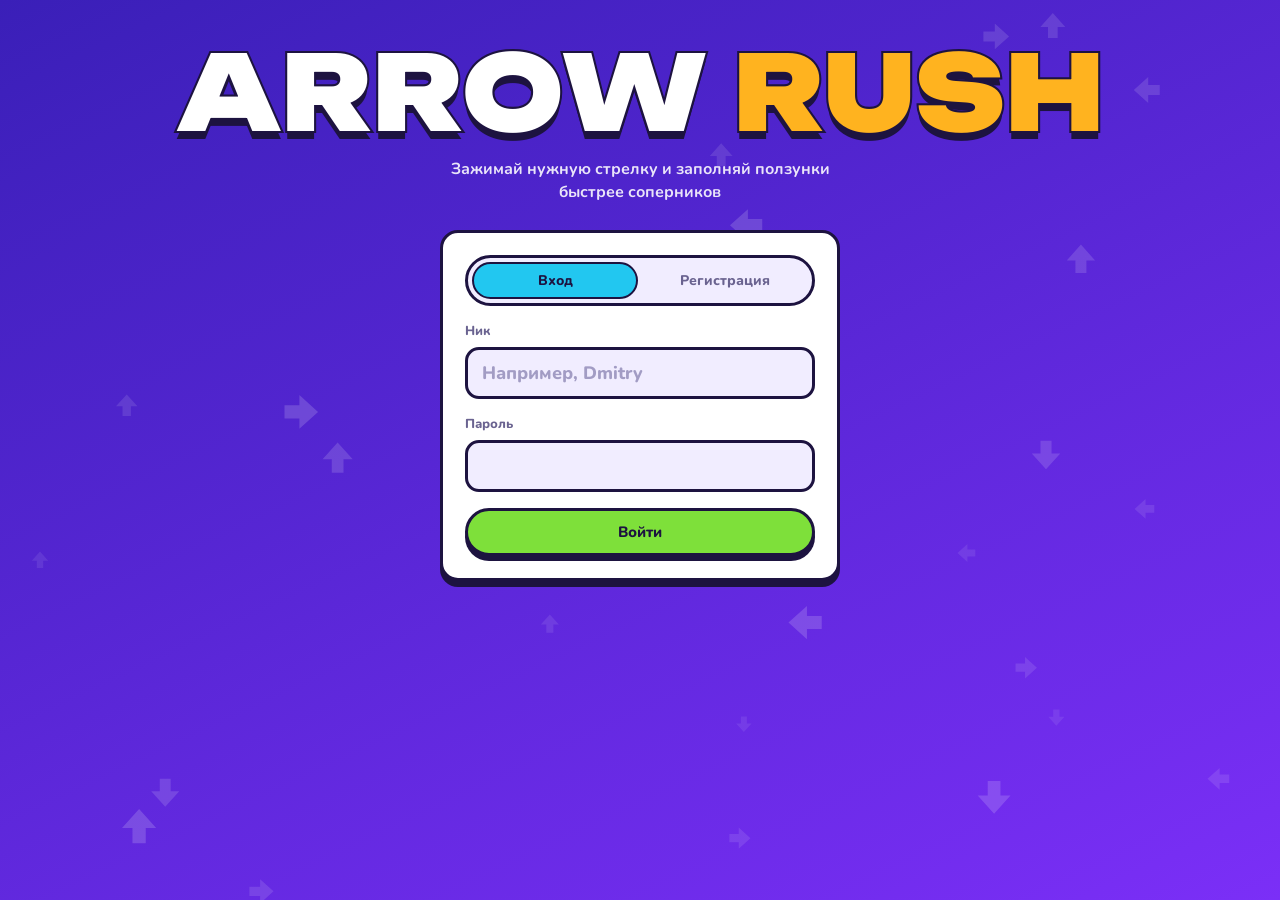
==== ArrowRush/wwwroot/index.html @ 056cec0f "епуккупfg" ====
<!doctype html>
<html lang="ru">
<head>
  <meta charset="utf-8">
  <meta name="viewport" content="width=device-width, initial-scale=1">
  <title>Arrow Rush</title>
  <script>
    // телефон открывает игру в рамке размером с экран ПК (phone.html); планшету хватает обычной страницы
    if (top === self && matchMedia("(hover: none) and (pointer: coarse)").matches
      && Math.min(screen.width, screen.height) < 600) location.replace("phone.html");
  </script>
  <link rel="preconnect" href="https://fonts.googleapis.com">
  <link rel="preconnect" href="https://fonts.gstatic.com" crossorigin>
  <link href="https://fonts.googleapis.com/css2?family=Unbounded:wght@500;700;900&family=Nunito:wght@500;700;800;900&display=swap" rel="stylesheet">
  <link rel="stylesheet" href="style.css?v=2">
</head>
<body>
  <!-- Летящие стрелки на canvas; занавес закрывает смену экранов. -->
  <canvas id="bg" aria-hidden="true"></canvas>
  <!-- планета на горизонте, только в меню -->
  <div class="planet" aria-hidden="true"></div>
  <div id="curtain" class="curtain" aria-hidden="true"><span>ARROW <i>RUSH</i></span></div>

  <!-- Чёрный экран при входе (fullscreen.js); у телефона он в phone.html. -->
  <div id="fs-gate" class="fs-gate">
    <p class="fs-touch">Нажми на кнопку для полноэкранного режима</p>
    <button id="fs-button" class="btn primary fs-touch" type="button">На весь экран</button>
    <p class="fs-desktop">Нажми F11 для полноэкранного режима</p>
  </div>

  <main id="app">

    <!-- ВХОД / РЕГИСТРАЦИЯ -->
    <section id="screen-auth" class="screen active">
      <h1 class="logo"><span class="w1">ARROW</span><span class="w2">RUSH</span></h1>
      <p class="tagline">Зажимай нужную стрелку и заполняй ползунки быстрее соперников</p>

      <form id="auth-form" class="menu-card glass" novalidate>
        <div class="tabs" role="tablist" data-active="0">
          <button type="button" class="tab active" data-mode="login" role="tab">Вход</button>
          <button type="button" class="tab" data-mode="register" role="tab">Регистрация</button>
        </div>
        <label class="field">
          <span>Ник</span>
          <input id="auth-name" maxlength="16" autocomplete="username" spellcheck="false" placeholder="Например, Dmitry">
        </label>
        <label class="field">
          <span>Пароль</span>
          <input id="auth-pass" type="password" maxlength="64" autocomplete="current-password">
        </label>
        <label id="auth-pass2-field" class="field" hidden>
          <span>Повтори пароль</span>
          <input id="auth-pass2" type="password" maxlength="64" autocomplete="new-password">
        </label>
        <p id="auth-hint" class="muted small" hidden>Ник — 3–16 символов, пароль — от 6 символов</p>
        <div id="auth-error" class="conn bad" role="alert"></div>
        <button id="auth-submit" class="btn primary" type="submit">Войти</button>
      </form>
    </section>

    <!-- МЕНЮ -->
    <section id="screen-menu" class="screen">

      <h1 class="logo"><span class="w1">ARROW</span><span class="w2">RUSH</span></h1>
      <p class="tagline">Зажимай нужную стрелку и заполняй ползунки быстрее соперников</p>

      <!-- как в аркадах: большая «Играть» по центру, по бокам — скины и статистика -->
      <div class="hub">
        <button id="btn-skins" class="hub-side skins" type="button">
          <span class="hub-icon" aria-hidden="true"><svg viewBox="0 0 24 24"><use href="#palette"/></svg></span>
          <span class="hub-label">Скины</span>
          <span id="skins-count" class="hub-sub">ячейки и эффекты</span>
        </button>

        <button id="btn-play" class="play-btn" type="button" aria-label="Играть">
          <span class="play-ring" aria-hidden="true"></span>
          <svg viewBox="0 0 24 24" aria-hidden="true"><use href="#play"/></svg>
          <span class="play-label">Играть</span>
        </button>

        <button id="btn-stats" class="hub-side charts" type="button">
          <span class="hub-icon" aria-hidden="true"><svg viewBox="0 0 24 24"><use href="#chart"/></svg></span>
          <span class="hub-label">Статистика</span>
          <span class="hub-sub">история и правила</span>
        </button>
      </div>

      <div id="conn-status" class="conn" data-conn>Подключение к серверу…</div>

      <!-- колонка слева внизу, как в меню CS2 (rewards.js); на узком экране — под кнопками меню -->
      <aside class="rewards" aria-label="Награды">
        <button id="btn-rewards" class="tile tile-day" type="button">
          <svg class="tile-art" viewBox="0 0 24 24" aria-hidden="true"><use href="#flame"/></svg>
          <span class="tile-label">Награды</span>
          <span id="reward-summary" class="tile-title"></span>
          <span id="reward-hint" class="tile-note"></span>
          <b id="reward-badge" class="tile-badge" hidden></b>
        </button>
        <button id="btn-reward-next" class="tile tile-next" type="button">
          <span id="reward-next-art" class="tile-skin" aria-hidden="true"></span>
          <span class="tile-label">За звёзды · <span class="star-total">★ <b id="reward-stars">0</b></span></span>
          <span id="reward-next-name" class="tile-title"></span>
          <span id="reward-next-need" class="tile-note"></span>
          <span class="reward-bar"><i id="reward-next-bar"></i></span>
        </button>
      </aside>

      <div class="ad-plate">Тут могла быть ваша реклама</div>

      <!-- витрина справа: зеркально колонке наград -->
      <aside class="showcase" aria-label="Мой игрок">
        <button id="btn-showcase" class="show-hero" type="button" title="Мой профиль">
          <canvas id="showcase-hero" width="252" height="252" aria-hidden="true"></canvas>
          <span id="showcase-name" class="show-name"></span>
        </button>
        <div id="showcase-stats" class="show-stats"></div>
        <div class="show-tip"><b>Совет</b> <span id="menu-tip"></span></div>
      </aside>
    </section>

    <!-- ВЫБОР РЕЖИМА: режимы листаются влево-вправо -->
    <section id="screen-modes" class="screen">
      <div class="topbar start">
        <button id="btn-modes-back" class="btn ghost small">← Назад</button>
      </div>
      <h2>Выбери режим</h2>

      <div id="mode-tabs" class="tabs four mode-tabs" role="tablist" aria-label="Что делать" data-active="0">
        <button type="button" class="tab active" data-tab="match" role="tab">Матч</button>
        <button type="button" class="tab" data-tab="lobby" role="tab">Лобби</button>
        <button type="button" class="tab" data-tab="levels" role="tab">Уровни</button>
        <button type="button" class="tab" data-tab="track" role="tab">Свой трек</button>
      </div>

      <div id="mode-panel-match" class="mode-panel">
      <div class="carousel">
        <button id="mode-prev" class="nav-arrow prev" type="button" aria-label="Предыдущий режим">
          <svg viewBox="0 0 24 24" style="rotate:-90deg" aria-hidden="true"><use href="#arrow"/></svg>
        </button>
        <!-- карточки режимов строит app.js из MODES -->
        <div id="mode-stage" class="mode-stage" role="listbox" aria-label="Режим"></div>
        <button id="mode-next" class="nav-arrow next" type="button" aria-label="Следующий режим">
          <svg viewBox="0 0 24 24" style="rotate:90deg" aria-hidden="true"><use href="#arrow"/></svg>
        </button>
      </div>
      <div id="mode-dots" class="mode-dots" aria-hidden="true"></div>

      <div id="pace-tabs" class="tabs pace" role="radiogroup" aria-label="Темп" data-active="0">
        <button type="button" class="tab active" data-pace="normal" role="radio">Обычный</button>
        <button type="button" class="tab" data-pace="fast" role="radio">
          <svg viewBox="0 0 24 24" aria-hidden="true"><use href="#bolt"/></svg>Быстрый
        </button>
      </div>

      <div id="diff-tabs" class="tabs three diff" role="radiogroup" aria-label="Сложность" data-active="1">
        <button type="button" class="tab" data-difficulty="easy" role="radio">Лёгкая</button>
        <button type="button" class="tab active" data-difficulty="normal" role="radio">Нормальная</button>
        <button type="button" class="tab" data-difficulty="hard" role="radio">Сложная</button>
      </div>
      <p id="diff-desc" class="diff-desc"></p>

        <div class="mode-actions">
          <button id="btn-find" class="btn primary big" disabled>
            <span>Найти матч</span>
            <svg viewBox="0 0 24 24" aria-hidden="true"><use href="#arrow"/></svg>
          </button>
          <button id="btn-practice" class="btn ghost" disabled>
            <svg viewBox="0 0 24 24" aria-hidden="true"><use href="#target"/></svg>Тренировка с ботом
          </button>
        </div>
        <p class="muted small keys-hint">← → — листать режимы, Enter — найти матч</p>
      </div>

      <div id="mode-panel-lobby" class="mode-panel" hidden>
        <div id="lobby-type" class="tabs lobby-type" role="radiogroup" aria-label="Тип лобби" data-active="0">
          <button type="button" class="tab active" data-type="private" role="radio">
            <svg viewBox="0 0 24 24" aria-hidden="true"><use href="#lock"/></svg>Приватное
          </button>
          <button type="button" class="tab" data-type="public" role="radio">
            <svg viewBox="0 0 24 24" aria-hidden="true"><use href="#team"/></svg>Общее
          </button>
        </div>
        <p id="lobby-type-desc" class="diff-desc"></p>
        <div class="mode-actions">
          <button id="btn-lobby-create" class="btn primary big" disabled>
            <span>Создать лобби</span>
            <svg viewBox="0 0 24 24" aria-hidden="true"><use href="#arrow"/></svg>
          </button>
        </div>
        <div id="lobby-create-error" class="conn bad" role="alert"></div>
        <div id="lobbies-box" class="lobbies-box glass" hidden>
          <h3>Открытые команды</h3>
          <ul id="lobbies-list" class="lobbies-list"></ul>
          <p id="lobbies-empty" class="muted small">Пока никого нет. Создай свою команду.</p>
        </div>
      </div>

      <div id="mode-panel-levels" class="mode-panel" hidden>
        <p class="diff-desc">Уровни игроков: играй в чужие или собери свой в редакторе, пройди его и выложи для всех.</p>
        <div class="mode-actions">
          <button id="btn-levels" class="btn primary big">
            <span>Открыть уровни</span>
            <svg viewBox="0 0 24 24" aria-hidden="true"><use href="#flag"/></svg>
          </button>
        </div>
      </div>

      <div id="mode-panel-track" class="mode-panel" hidden>
        <p class="diff-desc">Выбери свой аудиофайл: браузер найдёт в нём удары и построит ритм-уровень. Файл никуда не загружается.</p>
        <div class="mode-actions">
          <button id="btn-rhythm" class="btn primary big">
            <span>Выбрать файл</span>
            <svg viewBox="0 0 24 24" aria-hidden="true"><use href="#note"/></svg>
          </button>
        </div>
      </div>

      <div class="conn" data-conn></div>
    </section>

    <!-- УРОВНИ ИГРОКОВ (levels.js) -->
    <section id="screen-levels" class="screen">
      <div class="topbar start">
        <button id="btn-levels-back" class="btn ghost small">← Назад</button>
      </div>
      <h2>Уровни игроков</h2>
      <div id="levels-tabs" class="tabs levels-tabs" role="tablist" data-active="0">
        <button type="button" class="tab active" data-view="online" role="tab">Онлайн</button>
        <button type="button" class="tab" data-view="mine" role="tab">Мои уровни</button>
      </div>
      <div class="levels-bars">
        <div id="levels-online-bar" class="levels-bar">
          <input id="levels-search" class="ed-input" maxlength="32" autocomplete="off" spellcheck="false" placeholder="Название или автор">
          <div id="levels-sort" class="ed-chips"></div>
        </div>
        <div id="levels-mine-bar" class="levels-bar" hidden>
          <button id="btn-level-new" class="btn primary">+ Новый уровень</button>
        </div>
      </div>
      <div id="levels-error" class="conn bad" role="alert"></div>
      <ul id="levels-list" class="levels-list"></ul>
      <p id="levels-empty" class="muted" hidden></p>
    </section>

    <!-- РЕДАКТОР УРОВНЕЙ (levels.js) -->
    <section id="screen-editor" class="screen">
      <aside class="ed-left">
        <button id="btn-editor-back" class="ed-round" type="button" title="К уровням" aria-label="К уровням">
          <svg viewBox="0 0 24 24" aria-hidden="true"><use href="#back"/></svg>
        </button>
        <button id="ed-theme-btn" class="ed-card" type="button" title="Дизайн уровня: нажми, чтобы сменить">
          <i id="ed-theme-swatch" class="ed-swatch"></i><span>Дизайн</span><b id="ed-theme-name"></b>
        </button>
        <button id="ed-pace-btn" class="ed-card" type="button" title="Темп: нажми, чтобы сменить">
          <svg viewBox="0 0 24 24" aria-hidden="true"><use href="#bolt"/></svg><span>Темп</span><b id="ed-pace-name"></b>
        </button>
        <button id="ed-diff-btn" class="ed-card" type="button" title="Сложность: нажми, чтобы сменить">
          <svg viewBox="0 0 24 24" aria-hidden="true"><use href="#target"/></svg><span>Сложность</span><b id="ed-diff-name"></b>
        </button>
        <div id="ed-fill-row" class="ed-card ed-timer" title="Сколько секунд заполняется выбранная ячейка">
          <span>⏱ Заполнение</span><b id="ed-fill-val"></b><input id="ed-fill" type="range" step="0.05" aria-label="Заполнение, секунды">
        </div>
        <div class="ed-card ed-count" title="Ячеек в уровне">
          <svg viewBox="0 0 24 24" aria-hidden="true"><use href="#flag"/></svg><b id="ed-count"></b>
        </div>
        <button id="ed-quick" class="ed-quick" type="button" title="Пройти уровень прямо здесь, с выбранной ячейки (Enter). Для публикации не засчитывается"></button>
        <button id="ed-test" class="ed-play" type="button" title="Пройти уровень самому: так он становится готовым к публикации">
          <i class="ed-clap" aria-hidden="true"></i>
          <span><svg viewBox="0 0 24 24" aria-hidden="true"><use href="#play"/></svg>Тест</span>
        </button>
      </aside>

      <div class="ed-stage">
        <canvas id="ed-canvas" aria-label="Превью уровня"></canvas>
        <div class="ed-plate">
          <input id="ed-name" class="ed-input ed-name" autocomplete="off" spellcheck="false" placeholder="Название уровня">
          <input id="ed-about" class="ed-input" autocomplete="off" placeholder="Описание (необязательно)">
          <span id="ed-status" class="ed-status"></span>
        </div>
        <div class="ed-info">
          <b id="ed-sel"></b>
          <p id="ed-hint" class="ed-hint"></p>
          <p class="ed-keys">Стрелки или WASD — поставить стрелку и перейти дальше · Shift + ← → — выбрать ячейку · Delete — удалить · Esc — выбор · Ctrl+S — сохранить</p>
          <div id="ed-error" class="ed-error" role="alert"></div>
        </div>

        <!-- свойства выбранного блока, декора или триггера (строит levels.js) -->
        <div id="ed-obj" class="ed-obj" hidden></div>

        <!-- «Код уровня»: свой маленький язык, собирается в ячейки (levelcode.js) -->
        <div id="ed-code" class="ed-code" hidden>
          <div class="ed-code-head">
            <b>Код уровня</b>
            <button id="ed-code-example" class="ed-code-link" type="button">Пример</button>
            <button id="ed-code-help-btn" class="ed-code-link" type="button">Справка</button>
            <button id="ed-code-close" class="ed-code-x" type="button" aria-label="Закрыть">×</button>
          </div>
          <ul id="ed-code-help" class="ed-code-help" hidden></ul>
          <div id="ed-code-keys" class="ed-code-keys" aria-label="Вставить стрелку"></div>
          <textarea id="ed-code-src" class="ed-code-src" spellcheck="false" autocomplete="off" placeholder="повтор 4 { ↑ → }"></textarea>
          <p id="ed-code-status" class="ed-code-status"></p>
          <div class="ed-code-actions">
            <button id="ed-code-replace" class="btn primary small" type="button" title="Ctrl+Enter">Заменить уровень</button>
            <button id="ed-code-insert" class="btn ghost small" type="button">Вставить после выбранной</button>
          </div>
        </div>
      </div>

      <aside class="ed-right">
        <button id="ed-save" class="ed-side" type="button" title="Сохранить (Ctrl+S)">
          <svg viewBox="0 0 24 24" aria-hidden="true"><path d="M4 3h13l4 4v14H3V3zm3 1.5V9h9V4.5zM12 12a3.5 3.5 0 1 0 0 7 3.5 3.5 0 1 0 0-7z" fill="currentColor" fill-rule="evenodd"/></svg><span>Сохранить</span>
        </button>
        <button id="ed-publish" class="ed-side primary" type="button">
          <svg viewBox="0 0 24 24" aria-hidden="true"><path d="M12 1.5c4 2.6 5.6 6.8 5 11.5l2.8 3.3-1.3 4.2-3.6-2.4H9.1l-3.6 2.4-1.3-4.2L7 13C6.4 8.3 8 4.1 12 1.5zM12 7a2 2 0 1 0 0 4 2 2 0 1 0 0-4z" fill="currentColor" fill-rule="evenodd"/></svg><span>Опубликовать</span>
        </button>
        <button id="ed-copy" class="ed-side primary" type="button" hidden>
          <svg viewBox="0 0 24 24" aria-hidden="true"><use href="#ed-copy-icon"/></svg><span>Копия уровня</span>
        </button>
        <button id="ed-code-btn" class="ed-side" type="button" title="Собрать уровень из кода">
          <b>&lt;/&gt;</b><span>Код</span>
        </button>
        <i class="ed-sep"></i>
        <button id="ed-add" class="ed-side" type="button" title="Новая ячейка после выбранной">
          <svg viewBox="0 0 24 24" aria-hidden="true"><path d="M10 3h4v7h7v4h-7v7h-4v-7H3v-4h7z" fill="currentColor"/></svg><span>После</span>
        </button>
        <button id="ed-dup" class="ed-side" type="button" title="Копия выбранной ячейки">
          <svg viewBox="0 0 24 24" aria-hidden="true"><use href="#ed-copy-icon"/></svg><span>Копия</span>
        </button>
        <button id="ed-del" class="ed-side" type="button" title="Удалить выбранную ячейку (Delete)">
          <svg viewBox="0 0 24 24" aria-hidden="true"><path d="M9 2h6l1 2h5v3H3V4h5zM5 8.5h14L18 22H6z" fill="currentColor"/></svg><span>Удалить</span>
        </button>
        <div class="ed-pair">
          <button id="ed-left" class="ed-side" type="button" title="Сдвинуть ячейку влево" aria-label="Сдвинуть влево">◀</button>
          <button id="ed-right" class="ed-side" type="button" title="Сдвинуть ячейку вправо" aria-label="Сдвинуть вправо">▶</button>
        </div>
        <button id="ed-random" class="ed-side" type="button" title="Добавить в конец 10 случайных ячеек">
          <b>+10</b><span>Случайных</span>
        </button>
      </aside>

      <!-- сверху палитра: режим слева, вкладки и объекты по страницам в центре, действия с объектом справа (кнопки строит levels.js) -->
      <header class="ed-panel">
        <div id="ed-modes" class="ed-modes" role="radiogroup" aria-label="Режим">
          <button type="button" class="ed-mode" data-mode="build" title="Строить: клик ставит выбранное (B)">Строить</button>
          <button type="button" class="ed-mode" data-mode="edit" title="Правка: выбрать ячейку или объект и тащить его (Esc)">Правка</button>
          <button type="button" class="ed-mode" data-mode="delete" title="Удалить: клик удаляет объект или ячейку (X)">Удалить</button>
        </div>
        <div class="ed-palette">
          <div id="ed-cats" class="ed-cats" role="tablist" aria-label="Вкладки палитры"></div>
          <div class="ed-grid">
            <button id="ed-page-prev" class="ed-page" type="button" aria-label="Предыдущая страница">◀</button>
            <div id="ed-tools" class="ed-tools" role="toolbar" aria-label="Объекты"></div>
            <button id="ed-page-next" class="ed-page" type="button" aria-label="Следующая страница">▶</button>
          </div>
          <div id="ed-dots" class="ed-dots" aria-hidden="true"></div>
        </div>
        <div class="ed-acts">
          <button id="ed-swipe" class="ed-act" type="button" title="Протяжка: ведёшь мышью — объекты ставятся один за другим">Протяжка</button>
          <button id="ed-rotate" class="ed-act" type="button" title="Повернуть выбранный объект на 90° (R)">Поворот</button>
          <button id="ed-clone" class="ed-act" type="button" title="Копия выбранного объекта рядом (Ctrl+D)">Копия</button>
          <button id="ed-snap" class="ed-act" type="button" title="Сетка: объекты встают по клеткам 30×30">Сетка</button>
        </div>
      </header>
    </section>

    <!-- СТАТИСТИКА -->
    <section id="screen-stats" class="screen">
      <div class="topbar start">
        <button id="btn-stats-back" class="btn ghost small">← В меню</button>
      </div>
      <h2>Статистика</h2>

      <!-- вкладки, плитки и таблицу строит app.js: у каждого режима свои показатели -->
      <div id="stat-tabs" class="stat-tabs" role="tablist" aria-label="Режим"></div>
      <div id="stat-tiles" class="stats"></div>

      <div id="mode-table" class="mode-table glass"></div>

      <div class="menu-lower">
        <div class="side">
          <div class="howto glass">
            <h3>Как играть</h3>
            <div class="howto-body">
              <div class="keys" aria-hidden="true">
                <div class="keycap" style="--c: var(--a1); --k: 0"><svg viewBox="0 0 24 24"><use href="#arrow"/></svg></div>
                <div class="keycap" style="--c: var(--a0); --k: 1"><svg viewBox="0 0 24 24" style="rotate:-90deg"><use href="#arrow"/></svg></div>
                <div class="keycap" style="--c: var(--a3); --k: 2"><svg viewBox="0 0 24 24" style="rotate:180deg"><use href="#arrow"/></svg></div>
                <div class="keycap" style="--c: var(--a2); --k: 3"><svg viewBox="0 0 24 24" style="rotate:90deg"><use href="#arrow"/></svg></div>
              </div>
              <ul class="rules">
                <li><b>Держи</b> стрелку под ползунком — он заполняется</li>
                <li><b class="bad">Не та стрелка</b> — прогресс тает</li>
                <li><b>Быстрый темп</b>: нажатие — ползунок, ошибка — пауза</li>
                <li><b>«Зеркало»</b>: держи стрелку наоборот</li>
                <li><b>«Хардкор»</b>: три ошибки — и ты выбыл, в <b>«Одном шансе»</b> хватит одной</li>
                <li><b>«Туман»</b>: видно только 3 ячейки вперёд</li>
                <li><b>«Откат»</b>: ошибка отбрасывает на 3 ячейки назад</li>
                <li><b>«Спринт»</b> вдвое короче, <b>«Марафон»</b> в 3 раза длиннее</li>
                <li><b>Чарт</b>: золотая ячейка, за ней 10 одинаковых стрелок</li>
                <li><b>«2 на 2» и «5 на 5»</b>: команда побеждает, когда один из её игроков финишировал первым</li>
                <li>Можно играть на <b>WASD</b></li>
              </ul>
            </div>
          </div>

          <div id="history" class="history glass" hidden>
            <h3>Последние матчи</h3>
            <ol id="history-list" class="res-list"></ol>
          </div>
        </div>
      </div>
    </section>

    <!-- ЛОББИ -->
    <section id="screen-lobby" class="screen">
      <div class="lobby-side">
        <h3>Настройки лобби</h3>
        <p id="lobby-hint" class="lobby-hint" hidden>Настройки меняет лидер</p>
        <div class="lobby-group" data-kind="public"><span>Формат</span><div id="lobby-size" class="lobby-chips"></div></div>
        <div class="lobby-group" data-kind="private"><span>Режим</span><div id="lobby-format" class="lobby-chips"></div></div>
        <div class="lobby-group" data-kind="private"><span>Модификация</span><div id="lobby-mod" class="lobby-chips"></div></div>
        <div class="lobby-group"><span>Скорость игры</span><div id="lobby-pace" class="lobby-chips"></div></div>
        <div class="lobby-group" data-kind="private"><span>Сложность</span><div id="lobby-diff" class="lobby-chips"></div></div>
        <div class="lobby-group" data-kind="private"><span>Дизайн уровня</span><div id="lobby-theme" class="lobby-chips"></div></div>
        <div class="lobby-group" data-kind="private">
          <span>Мест в лобби</span>
          <div class="lobby-stepper">
            <button id="lobby-max-minus" type="button" aria-label="Меньше мест">−</button>
            <b id="lobby-max">8</b>
            <button id="lobby-max-plus" type="button" aria-label="Больше мест">+</button>
          </div>
          <input id="lobby-range" type="range" min="2" max="40" aria-label="Мест в лобби">
        </div>
        <p class="lobby-hint" data-kind="public">Зови друзей или жди игроков из списка. Пустые места займут боты. Если за 12 секунд другой команды не будет, сыграете против ботов.</p>
        <div class="lobby-group" data-kind="private">
          <span>Боты</span>
          <div class="lobby-stepper">
            <button id="lobby-bots-minus" type="button" aria-label="Убрать бота">−</button>
            <b id="lobby-bots">0</b>
            <button id="lobby-bots-plus" type="button" aria-label="Добавить бота">+</button>
          </div>
        </div>
      </div>

      <div class="lobby-main">
        <div class="lobby-logo">ARROW <i>RUSH</i></div>
        <div id="lobby-count" class="lobby-count"></div>
        <div id="lobby-stage" class="lobby-stage"></div>
        <div class="lobby-bar">
          <div id="lobby-log" class="lobby-log"></div>
          <button id="btn-lobby-invite" class="lobby-square" type="button" title="Пригласить друзей" aria-label="Пригласить друзей">
            <svg viewBox="0 0 24 24" aria-hidden="true"><use href="#team"/></svg>
          </button>
          <button id="btn-lobby-music" class="lobby-square music-toggle" type="button" title="Музыка вкл/выкл" aria-label="Музыка">
            <svg viewBox="0 0 24 24" aria-hidden="true"><use href="#sound"/></svg>
          </button>
          <button id="btn-lobby-start" class="lobby-start" type="button">Начать матч</button>
          <button id="btn-lobby-exit" class="lobby-square exit" type="button" title="Выйти из лобби" aria-label="Выйти из лобби">
            <svg viewBox="0 0 24 24" aria-hidden="true"><use href="#exit"/></svg>
          </button>
        </div>
        <div id="lobby-error" class="lobby-error" role="alert"></div>
      </div>
    </section>

    <!-- НАГРАДЫ -->
    <section id="screen-rewards" class="screen">
      <div class="topbar start">
        <button id="btn-rewards-back" class="btn ghost small">← В меню</button>
      </div>
      <h2>Награды</h2>
      <p class="muted">Всего собрано: <b class="reward-total">★ <span id="reward-total">0</span></b></p>

      <div class="reward-columns">
        <section class="reward-col day">
          <div class="reward-title"><b>Ежедневные</b><span id="reward-day-reset"></span></div>
          <ul id="reward-day" class="reward-list"></ul>
        </section>
        <section class="reward-col week">
          <div class="reward-title"><b>Еженедельные</b><span id="reward-week-reset"></span></div>
          <ul id="reward-week" class="reward-list"></ul>
        </section>
      </div>
      <div id="reward-error" class="conn bad" role="alert"></div>

      <div class="reward-track glass">
        <h3>Скины за звёзды</h3>
        <div id="reward-ladder" class="reward-ladder"></div>
      </div>
      <p class="reward-note">Считаются матчи из поиска. Тренировки и матчи, из которых ты вышел, не идут в задания.</p>
    </section>

    <!-- СКИНЫ -->
    <section id="screen-skins" class="screen">
      <div class="topbar start">
        <button id="btn-skins-back" class="btn ghost small">← В меню</button>
      </div>
      <h2>Скины</h2>
      <p class="muted">Открываются за матчи, победы, серии побед и звёзды</p>
      <div id="skin-tabs" class="tabs five" role="tablist" data-active="0">
        <button type="button" class="tab active" data-slot="slider" role="tab">Ячейки</button>
        <button type="button" class="tab" data-slot="hero" role="tab">Персонаж</button>
        <button type="button" class="tab" data-slot="win" role="tab">Победа</button>
        <button type="button" class="tab" data-slot="streak" role="tab">Серия</button>
        <button type="button" class="tab" data-slot="music" role="tab">Музыка</button>
      </div>
      <div id="skin-grid" class="skin-grid"></div>
      <div id="skin-error" class="conn bad" role="alert"></div>
    </section>

    <!-- ПОИСК -->
    <section id="screen-search" class="screen">
      <div class="radar" aria-hidden="true">
        <div class="spinner">
          <svg viewBox="0 0 24 24" style="--c: var(--a1)"><use href="#arrow"/></svg>
          <svg viewBox="0 0 24 24" style="--c: var(--a2); rotate:90deg"><use href="#arrow"/></svg>
          <svg viewBox="0 0 24 24" style="--c: var(--a3); rotate:180deg"><use href="#arrow"/></svg>
          <svg viewBox="0 0 24 24" style="--c: var(--a0); rotate:-90deg"><use href="#arrow"/></svg>
        </div>
      </div>
      <h2>Ищем соперников<span class="dots"><i>.</i><i>.</i><i>.</i></span></h2>
      <p id="search-mode" class="mode-pill"></p>
      <div id="search-timer" class="big-num">0:00</div>
      <p id="search-info" class="muted">В очереди: 1</p>
      <p id="search-bot" class="muted small"></p>
      <button id="btn-cancel" class="btn ghost">Отмена</button>
    </section>

    <!-- ИГРА -->
    <section id="screen-game" class="screen">
      <header class="hud glass">
        <div class="hud-item">
          <span class="hud-label">Время</span>
          <span id="hud-time" class="hud-value">0.0</span>
        </div>
        <div class="hud-item">
          <span class="hud-label">Ползунок</span>
          <span id="hud-count" class="hud-value">0 / 0</span>
        </div>
        <div id="hud-lives-box" class="hud-item" hidden>
          <span class="hud-label">Жизни</span>
          <span id="hud-lives" class="hud-value lives"></span>
        </div>
        <span id="hud-tag" class="mode-pill"></span>
        <button id="btn-music" class="btn ghost small icon-btn music-toggle" type="button" aria-label="Музыка" title="Музыка вкл/выкл">
          <svg viewBox="0 0 24 24" aria-hidden="true"><use href="#sound"/></svg>
        </button>
        <button id="btn-leave" class="btn ghost small">Выйти</button>
      </header>

      <div id="stage" class="stage glass">
        <!-- сцена матча: траектория, фон и персонаж (course.js) -->
        <canvas id="course" aria-hidden="true"></canvas>
        <div id="countdown" class="countdown"><span id="cd-num"></span></div>
        <div id="combo" class="combo" hidden></div>
        <div id="chart-banner" class="chart-banner" hidden></div>
        <!-- наблюдение за соперником: когда свой забег окончен, а матч идёт -->
        <div id="watch" class="watch" hidden>
          <button id="watch-prev" type="button" aria-label="Предыдущий игрок">←</button>
          <span>Игра игрока <b id="watch-name"></b></span>
          <button id="watch-next" type="button" aria-label="Следующий игрок">→</button>
        </div>
        <div id="my-name" class="track-name"></div>
        <div id="need" class="need"></div>
      </div>

      <div id="opponents" class="opponents"></div>

    </section>

    <!-- РЕЗУЛЬТАТЫ -->
    <!-- СВОЙ ТРЕК: ритм-уровень из файла игрока (rhythm.js) -->
    <section id="screen-rhythm" class="screen">
      <header class="hud glass">
        <div class="hud-item"><span class="hud-label">Счёт</span><span id="rh-score" class="hud-value">0</span></div>
        <div class="hud-item"><span class="hud-label">Комбо</span><span id="rh-combo" class="hud-value">0</span></div>
        <div class="hud-item"><span class="hud-label">Точность</span><span id="rh-acc" class="hud-value">100%</span></div>
        <span id="rh-title" class="mode-pill"></span>
        <button id="rh-leave" class="btn ghost small">Выйти</button>
      </header>
      <div class="stage glass rh-stage">
        <canvas id="rh-canvas"></canvas>
        <div id="rh-judge" class="rh-judge"></div>
        <div id="rh-progress" class="rh-progress"><i></i></div>
        <!-- загрузка, настройка уровня и итоги -->
        <div id="rh-panel" class="rh-panel" hidden></div>
      </div>
    </section>
    <section id="screen-results" class="screen">
      <div class="trophy" aria-hidden="true">
        <svg viewBox="0 0 24 24"><use href="#arrow"/></svg>
      </div>
      <h2 id="res-title" class="res-title">Победа!</h2>
      <p id="res-sub" class="muted"></p>
      <p id="res-streak" class="streak-banner" hidden></p>
      <ol id="res-list" class="res-list"></ol>
      <div class="res-buttons">
        <button id="btn-again" class="btn primary">Ещё матч</button>
        <button id="btn-menu" class="btn ghost">В меню</button>
      </div>
    </section>

  </main>

  <!-- правый верхний угол: серия, звук, выход (только в меню), друзья и профиль (social.js) -->
  <div id="top-right" class="top-right">
    <div class="chip">
          <span id="streak-badge" class="streak-badge" title="Серия побед подряд" hidden>
            <svg viewBox="0 0 24 24" aria-hidden="true"><use href="#flame"/></svg><b id="streak-num">0</b>
          </span>
          <button id="btn-menu-music" class="btn ghost small icon-btn music-toggle" type="button" aria-label="Музыка" title="Музыка вкл/выкл">
            <svg viewBox="0 0 24 24" aria-hidden="true"><use href="#sound"/></svg>
          </button>
          <button id="btn-logout" class="btn ghost small">Выйти</button>
    </div>
    <div class="chip social-chip">
      <button id="panel-toggle" class="friends-btn" type="button" aria-label="Друзья" title="Друзья">
        <svg viewBox="0 0 24 24" aria-hidden="true"><use href="#team"/></svg>
        <span id="friend-stack" class="friend-stack" aria-hidden="true"></span>
        <b class="friends-badge" hidden></b>
      </button>
      <button id="btn-my-profile" class="me-btn" type="button" title="Мой профиль">
        <span id="profile-name" class="profile-name"></span>
        <span id="profile-avatar" class="avatar" aria-hidden="true"></span>
      </button>
    </div>
  </div>

  <!-- вывеска с приглашением в лобби -->
  <div id="invite-banner" class="invite-banner" role="alert" hidden>
    <svg viewBox="0 0 24 24" aria-hidden="true"><use href="#team"/></svg>
    <span id="invite-text"></span>
    <button id="invite-accept" class="btn primary small" type="button">Войти</button>
    <button id="invite-decline" class="btn ghost small" type="button">Нет</button>
    <span id="invite-error" class="invite-error"></span>
  </div>

  <aside id="panel" class="panel" aria-label="Друзья и профиль">
    <div class="panel-top">
      <span>Друзья</span>
      <button id="panel-close" class="panel-close" type="button" aria-label="Закрыть">×</button>
    </div>

    <div id="panel-list">
      <label class="field">
        <span>Найти игрока по нику</span>
        <input id="friend-search" maxlength="16" autocomplete="off" spellcheck="false" placeholder="Нажми, чтобы увидеть всех игроков">
      </label>
      <ul id="search-list" class="people-list"></ul>
      <div id="friend-error" class="conn bad" role="alert"></div>

      <section id="invite-box" class="panel-box" hidden>
        <h3>Приглашения в лобби</h3>
        <ul id="invite-list" class="people-list"></ul>
      </section>

      <section id="incoming-box" class="panel-box" hidden>
        <h3>Заявки в друзья</h3>
        <ul id="incoming-list" class="people-list incoming"></ul>
      </section>

      <section class="panel-box">
        <h3>Мои друзья</h3>
        <ul id="friends-list" class="people-list"></ul>
        <p id="friends-empty" class="muted small">Пока никого. Найди игрока по нику или открой его профиль из итогов матча.</p>
      </section>

      <section id="outgoing-box" class="panel-box" hidden>
        <h3>Отправленные заявки</h3>
        <ul id="outgoing-list" class="people-list"></ul>
      </section>
    </div>

    <div id="panel-profile" hidden>
      <button id="btn-profile-back" class="btn ghost small" type="button">← К друзьям</button>

      <div class="profile-card glass">
        <div class="pf-head">
          <span id="pf-avatar" class="avatar pf-avatar" aria-hidden="true"></span>
          <div class="pf-title">
            <div id="pf-name" class="pf-name"></div>
            <div id="pf-joined" class="muted small"></div>
          </div>
          <canvas id="pf-hero" class="pf-hero" width="84" height="84" aria-hidden="true"></canvas>
        </div>
        <p id="pf-about" class="pf-about"></p>
        <div id="pf-actions" class="pf-actions"></div>
        <div id="pf-error" class="conn bad" role="alert"></div>

        <form id="pf-edit" class="pf-edit" novalidate hidden>
          <label class="field">
            <span>Ник</span>
            <input id="pf-edit-name" maxlength="16" autocomplete="off" spellcheck="false">
          </label>
          <label class="field">
            <span>О себе</span>
            <textarea id="pf-edit-about" maxlength="160" rows="3"></textarea>
          </label>
          <div id="pf-edit-count" class="muted small pf-count"></div>
          <div class="field">
            <span>Цвет аватара</span>
            <div id="pf-edit-colors" class="swatches"></div>
          </div>
          <div id="pf-edit-error" class="conn bad" role="alert"></div>
          <div class="pf-actions">
            <button id="pf-edit-save" class="btn primary small" type="submit">Сохранить</button>
            <button id="pf-edit-cancel" class="btn ghost small" type="button">Отмена</button>
          </div>
        </form>
      </div>

      <div id="pf-stats" class="stats"></div>

      <div id="pf-history" class="history glass" hidden>
        <h3>Последние матчи</h3>
        <ol id="pf-list" class="res-list"></ol>
      </div>
    </div>
  </aside>

  <!-- экранные стрелки — на сенсорных экранах во время игры; раскладка как на клавиатуре -->
  <div id="touchpad" class="touchpad" aria-hidden="true">
    <button type="button" class="tkey" data-arrow="1" style="--c: var(--a1)"><svg viewBox="0 0 24 24"><use href="#arrow"/></svg></button>
    <button type="button" class="tkey" data-arrow="0" style="--c: var(--a0)"><svg viewBox="0 0 24 24" style="rotate:-90deg"><use href="#arrow"/></svg></button>
    <button type="button" class="tkey" data-arrow="3" style="--c: var(--a3)"><svg viewBox="0 0 24 24" style="rotate:180deg"><use href="#arrow"/></svg></button>
    <button type="button" class="tkey" data-arrow="2" style="--c: var(--a2)"><svg viewBox="0 0 24 24" style="rotate:90deg"><use href="#arrow"/></svg></button>
  </div>
  <input id="rh-file" type="file" accept="audio/*" hidden>
  <input id="menu-file" type="file" accept="audio/*" hidden>
  <input id="match-file" type="file" accept="audio/*" hidden>
  <input id="slot-file" type="file" accept="audio/*" hidden>

  <!-- эффекты поверх всего: искры, кольца, конфетти -->
  <canvas id="fx" aria-hidden="true"></canvas>
  <!-- большая сцена победы (victory.js) -->
  <canvas id="victory" aria-hidden="true" hidden></canvas>

  <svg width="0" height="0" style="position:absolute">
    <symbol id="exit" viewBox="0 0 24 24">
      <path d="M4 3 H14 V9 H11.5 V5.5 H6.5 V18.5 H11.5 V15 H14 V21 H4 Z M12 11 H17 V7.5 L22 12 L17 16.5 V13 H12 Z" fill="currentColor"/>
    </symbol>
    <symbol id="arrow" viewBox="0 0 24 24">
      <path d="M12 3 L21 13 H15.5 V21 H8.5 V13 H3 Z" fill="currentColor"/>
    </symbol>
    <symbol id="play" viewBox="0 0 24 24">
      <path d="M6.5 4.5 C6.5 3.7 7.4 3.2 8.1 3.6 L18.5 10.9 C19.1 11.3 19.1 12.7 18.5 13.1 L8.1 20.4 C7.4 20.8 6.5 20.3 6.5 19.5 Z" fill="currentColor"/>
    </symbol>
    <symbol id="chart" viewBox="0 0 24 24">
      <path d="M3 21 V19 H21 V21 Z M5 17 V11 H9 V17 Z M10.5 17 V5 H14.5 V17 Z M16 17 V8.5 H20 V17 Z" fill="currentColor"/>
    </symbol>
    <symbol id="sound" viewBox="0 0 24 24">
      <path d="M3 9 H7 L12 4.5 V19.5 L7 15 H3 Z M15 8.5 A5 5 0 0 1 15 15.5 L16.4 16.9 A7 7 0 0 0 16.4 7.1 Z M17.8 5.7 A9 9 0 0 1 17.8 18.3 L19.2 19.7 A11 11 0 0 0 19.2 4.3 Z" fill="currentColor"/>
    </symbol>
    <symbol id="mute" viewBox="0 0 24 24">
      <path d="M3 9 H7 L12 4.5 V19.5 L7 15 H3 Z M15.3 8.7 L16.7 7.3 L19 9.6 L21.3 7.3 L22.7 8.7 L20.4 11 L22.7 13.3 L21.3 14.7 L19 12.4 L16.7 14.7 L15.3 13.3 L17.6 11 Z" fill="currentColor"/>
    </symbol>
    <symbol id="note" viewBox="0 0 24 24">
      <path d="M9 18.5 A3.2 3.2 0 1 1 7 15.6 V5 L20 2.5 V15.5 A3.2 3.2 0 1 1 18 12.6 V7.2 L9 9 Z" fill="currentColor"/>
    </symbol>
    <symbol id="bolt" viewBox="0 0 24 24">
      <path d="M13.5 2 L4 13.5 H11 L9.5 22 L20 9.5 H13 Z" fill="currentColor"/>
    </symbol>
    <symbol id="mirror" viewBox="0 0 24 24">
      <path d="M1 12 L7.5 5.5 V9.5 H10.5 V14.5 H7.5 V18.5 Z M23 12 L16.5 5.5 V9.5 H13.5 V14.5 H16.5 V18.5 Z" fill="currentColor"/>
    </symbol>
    <symbol id="eye" viewBox="0 0 24 24">
      <path fill-rule="evenodd" d="M12 5 C6 5 1.5 12 1.5 12 C1.5 12 6 19 12 19 C18 19 22.5 12 22.5 12 C22.5 12 18 5 12 5 Z M12 8.5 A3.5 3.5 0 1 0 12 15.5 A3.5 3.5 0 1 0 12 8.5 Z" fill="currentColor"/>
    </symbol>
    <symbol id="flag" viewBox="0 0 24 24">
      <path d="M5 2 H7.5 V22 H5 Z M7.5 3 H20 L16.5 8 L20 13 H7.5 Z" fill="currentColor"/>
    </symbol>
    <symbol id="fog" viewBox="0 0 24 24">
      <path d="M2 6 H18 V9 H2 Z M6 11 H22 V14 H6 Z M2 16 H18 V19 H2 Z" fill="currentColor"/>
    </symbol>
    <symbol id="back" viewBox="0 0 24 24">
      <path d="M10 4 V8 C16 8 21 11 21 19 C19 14 15 13 10 13 V17 L3 10.5 Z" fill="currentColor"/>
    </symbol>
    <symbol id="one" viewBox="0 0 24 24">
      <path d="M13.5 3 V21 H9.5 V8 L6 10 V6.5 L10.5 3 Z" fill="currentColor"/>
    </symbol>
    <symbol id="heart" viewBox="0 0 24 24">
      <path d="M12 21 C5 15.5 2 12.2 2 8.5 A4.8 4.8 0 0 1 12 6.2 A4.8 4.8 0 0 1 22 8.5 C22 12.2 19 15.5 12 21 Z" fill="currentColor"/>
    </symbol>
    <symbol id="team" viewBox="0 0 24 24">
      <path d="M8 4 A3.6 3.6 0 1 0 8 11.2 A3.6 3.6 0 1 0 8 4 Z M1.5 20 C1.5 15.5 4.3 13 8 13 C11.7 13 14.5 15.5 14.5 20 Z M16.5 5 A3 3 0 1 0 16.5 11 A3 3 0 1 0 16.5 5 Z M16 13 C19.8 12.8 22.5 15.3 22.5 20 H16.5 C16.5 17.2 15.6 15 14 13.6 C14.6 13.2 15.3 13 16 13 Z" fill="currentColor"/>
    </symbol>
    <symbol id="target" viewBox="0 0 24 24">
      <path fill-rule="evenodd" d="M12 2 A10 10 0 1 0 12 22 A10 10 0 1 0 12 2 Z M12 5.5 A6.5 6.5 0 1 1 12 18.5 A6.5 6.5 0 1 1 12 5.5 Z M12 9 A3 3 0 1 0 12 15 A3 3 0 1 0 12 9 Z" fill="currentColor"/>
    </symbol>
    <symbol id="palette" viewBox="0 0 24 24">
      <path fill-rule="evenodd" d="M12 2 A10 10 0 0 0 12 22 C13.4 22 14 21.1 14 20.1 C14 18.7 13 18.2 13 17 C13 15.9 13.9 15 15.2 15 H17.5 A4.5 4.5 0 0 0 22 10.5 C22 5.8 17.5 2 12 2 Z M6.5 13 A1.7 1.7 0 1 0 6.5 9.6 A1.7 1.7 0 1 0 6.5 13 Z M10 8.4 A1.7 1.7 0 1 0 10 5 A1.7 1.7 0 1 0 10 8.4 Z M15.5 8.4 A1.7 1.7 0 1 0 15.5 5 A1.7 1.7 0 1 0 15.5 8.4 Z" fill="currentColor"/>
    </symbol>
    <symbol id="lock" viewBox="0 0 24 24">
      <path fill-rule="evenodd" d="M7 10 V7.5 A5 5 0 0 1 17 7.5 V10 H19 V22 H5 V10 Z M9.5 10 H14.5 V7.5 A2.5 2.5 0 0 0 9.5 7.5 Z" fill="currentColor"/>
    </symbol>
    <symbol id="ed-copy-icon" viewBox="0 0 24 24">
      <path d="M8 2h13v13h-4v-3h1V5h-7v1H8zM3 8h13v14H3z" fill="currentColor"/>
    </symbol>
    <symbol id="flame" viewBox="0 0 24 24">
      <path d="M12 1.5 C13 6 18.5 8.5 18.5 14.5 A6.5 6.5 0 0 1 5.5 14.5 C5.5 11.5 7.5 9.5 8.5 8.5 C8.7 10.5 9.7 11.7 11 12 C11 8.5 10 5 12 1.5 Z" fill="currentColor"/>
    </symbol>
  </svg>

  <!-- ?v=2 разово сбрасывает файлы, закэшированные до Cache-Control: no-cache (Program.cs); менять при деплое не нужно -->
  <script src="lib/signalr.min.js?v=2"></script>
  <script src="fx.js?v=2"></script>
  <script src="rhythm.js?v=2"></script>
  <script src="music.js?v=2"></script>
  <script src="scenes.js?v=2"></script>
  <script src="cells.js?v=2"></script>
  <script src="levelobj.js?v=2"></script>
  <script src="course.js?v=2"></script>
  <script src="victory.js?v=2"></script>
  <script src="social.js?v=2"></script>
  <script src="rewards.js?v=2"></script>
  <script src="lobby.js?v=2"></script>
  <script src="edview.js?v=2"></script>
  <script src="colorpick.js?v=2"></script>
  <script src="levelcode.js?v=2"></script>
  <script src="levels.js?v=2"></script>
  <script src="app.js?v=2"></script>
  <script src="fullscreen.js?v=2"></script>
</body>
</html>
---- ArrowRush/wwwroot/style.css ----
/*
  Яркий аркадный стиль: сочный фиолетово-розовый фон, белые карточки с толстой тёмной обводкой
  и «объёмной» подложкой снизу (как у кнопок в играх), крупные округлые шрифты.
  Свечения нет — яркость дают сами цвета, глубину — сплошные подложки.
*/
:root {
  --bg-1: #3a1fb8;
  --bg-2: #7b2ff7;
  --bg-3: #ff5fa2;
  --panel: #ffffff;
  --panel-2: #f1edff;
  --outline: #1d1340;     /* обводка и «подложка» всех объёмных элементов */
  --room: #1d1446;        /* игровое поле */
  --room-2: #2c2266;
  --line: rgba(29, 19, 64, .15);
  --line-strong: var(--outline);
  --text: #1d1340;
  --muted: #6a6390;
  --muted-room: #b3acd9;
  --on-bg: #ffffff;
  --bad: #ff3b5c;
  --gold: #ffc93c;
  --silver: #c3c7d9;
  --bronze: #e0884a;

  /* цвет каждой стрелки: 0 ← 1 ↑ 2 → 3 ↓ */
  --a0: #22c7f0;
  --a1: #7ee03a;
  --a2: #ff4f9a;
  --a3: #ffb31f;

  --radius: 18px;
  --depth: 6px;
  --ease-out: cubic-bezier(.2, .8, .2, 1);
  --ease-back: cubic-bezier(.3, 1.6, .5, 1);
  --ease-curtain: cubic-bezier(.76, 0, .24, 1);
  --font-display: "Unbounded", "Arial Black", sans-serif;
  --font-body: "Nunito", system-ui, sans-serif;
}

/* псевдоэлементы `*` не ловит — без них подложка вкладок шире на свою рамку и съезжает */
*, *::before, *::after { box-sizing: border-box; }
[hidden] { display: none !important; }

html, body {
  margin: 0;
  min-height: 100%;
  color: var(--text);
  font: 700 15px/1.45 var(--font-body);
}
/* фон медленно переливается между тремя цветами */
body {
  overflow-x: hidden;
  background: linear-gradient(155deg, var(--bg-1), var(--bg-2) 50%, var(--bg-3)) fixed;
  background-size: 200% 200%;
  animation: bg-drift 18s ease-in-out infinite alternate;
}
@keyframes bg-drift { to { background-position: 100% 100%; } }

::selection { background: var(--a3); color: var(--outline); }

/* ---------- Слои ---------- */

#bg, #fx {
  position: fixed;
  inset: 0;
  width: 100%;
  height: 100%;
  pointer-events: none;
}
#fx { z-index: 50; }
#victory {
  position: fixed;
  inset: 0;
  z-index: 60;
  width: 100%;
  height: 100%;
  cursor: pointer;
  touch-action: none;
}

#app {
  position: relative;
  z-index: 1;
  max-width: 1040px;
  margin: 0 auto;
  padding: 20px 16px 56px;
}

/* ---------- Полный экран: чёрный экран при входе, просьба повернуть телефон ---------- */

.fs-gate, .rotate-hint {
  position: fixed;
  inset: 0;
  z-index: 70;
  display: flex;
  flex-direction: column;
  align-items: center;
  justify-content: center;
  gap: 20px;
  padding: 16px;
  color: var(--on-bg);
  background: #000;
  text-align: center;
  font: 900 clamp(18px, 3.5vw, 30px)/1.3 var(--font-display);
}
.fs-gate p, .rotate-hint p { margin: 0; }
.rotate-hint { display: none; z-index: 69; } /* кнопка полного экрана важнее */
.rotate-hint .muted { font: 700 14px var(--font-body); color: var(--muted-room); }
.fs-gate .fs-touch { display: none; }

@media (hover: none) and (pointer: coarse) {
  .fs-gate .fs-touch { display: block; }
  .fs-gate .fs-desktop { display: none; }
}
@media (hover: none) and (pointer: coarse) and (orientation: portrait) {
  .rotate-hint { display: flex; }
}

/* phone.html: рамка с игрой, размер и масштаб задаёт phone.js */
body.phone-shell { overflow: hidden; background: #000; animation: none; }
.phone-shell #app {
  position: fixed;
  top: 0;
  left: 0;
  max-width: none;
  margin: 0;
  padding: 0;
  border: 0;
  transform-origin: 0 0;
}

/* ---------- Смена экранов: занавес уезжает вверх ---------- */

.curtain {
  position: fixed;
  inset: 0;
  z-index: 45;
  display: grid;
  place-items: center;
  background: var(--outline);
  color: var(--on-bg);
  pointer-events: none;
  clip-path: inset(0 0 100% 0);
}
.curtain span {
  font: 900 clamp(34px, 7vw, 80px)/1 var(--font-display);
  opacity: 0;
}
.curtain i { font-style: normal; color: var(--a3); }
.curtain.lift { animation: curtain-lift .75s var(--ease-curtain) both; }
.curtain.lift span { animation: curtain-word .75s var(--ease-curtain) both; }
@keyframes curtain-lift {
  0%, 25% { clip-path: inset(0 0 0 0); }
  100% { clip-path: inset(0 0 100% 0); }
}
@keyframes curtain-word {
  0% { opacity: 0; transform: scale(.7); }
  20% { opacity: 1; transform: none; }
  60% { opacity: 0; transform: translateY(-30px); }
  100% { opacity: 0; }
}

.screen { display: none; }
.screen.active { display: flex; flex-direction: column; align-items: center; }

/* содержимое экрана «выпрыгивает» следом за занавесом, по очереди */
.screen.active > * { animation: pop-up .6s var(--ease-back) both; animation-delay: .25s; }
.screen.active > :nth-child(2) { animation-delay: .31s; }
.screen.active > :nth-child(3) { animation-delay: .37s; }
.screen.active > :nth-child(4) { animation-delay: .43s; }
.screen.active > :nth-child(5) { animation-delay: .49s; }
.screen.active > :nth-child(6) { animation-delay: .55s; }
.screen.active > :nth-child(n+7) { animation-delay: .61s; }

@keyframes pop-up {
  from { opacity: 0; transform: translateY(30px) scale(.94); }
}

/* заголовки на фоне — белые, с объёмной тенью */
h2 {
  font: 900 clamp(30px, 5.5vw, 48px)/1.1 var(--font-display);
  color: var(--on-bg);
  text-shadow: 0 5px 0 var(--outline);
  margin: 14px 0 8px;
  text-align: center;
}
h3 {
  font: 800 12px var(--font-body);
  color: var(--muted);
  margin: 0 0 12px;
  text-transform: uppercase;
  letter-spacing: .12em;
}
.muted { color: var(--muted); margin: 4px 0; }
.screen > .muted { color: rgba(255, 255, 255, .8); }
.small { font-size: 13px; }

/* ---------- Карточки ---------- */

.glass {
  position: relative;
  background: var(--panel);
  border: 3px solid var(--outline);
  border-radius: var(--radius);
  box-shadow: 0 var(--depth) 0 var(--outline);
}

/* ---------- Кнопки и поля ---------- */

.btn {
  --face: var(--panel);
  position: relative;
  display: inline-flex;
  align-items: center;
  justify-content: center;
  gap: 10px;
  font: 800 15px var(--font-body);
  color: var(--text);
  background: var(--face);
  border: 3px solid var(--outline);
  border-radius: 999px;
  padding: 11px 24px;
  cursor: pointer;
  box-shadow: 0 5px 0 var(--outline);
  transition: transform .12s, box-shadow .12s, filter .2s, opacity .2s;
}
.btn:hover:not(:disabled) { filter: brightness(1.06); transform: translateY(-2px); box-shadow: 0 7px 0 var(--outline); }
.btn:active:not(:disabled) { transform: translateY(4px); box-shadow: 0 1px 0 var(--outline); }
.btn:disabled { opacity: .5; cursor: default; }
.btn:focus-visible, .tab:focus-visible, .mode-slide:focus-visible, .hub-side:focus-visible, .play-btn:focus-visible, .nav-arrow:focus-visible {
  outline: 3px solid var(--a3);
  outline-offset: 4px;
}

.btn.primary { --face: var(--a1); }
.btn.ghost { --face: var(--panel); }
.btn.small { padding: 7px 16px; font-size: 13px; box-shadow: 0 4px 0 var(--outline); }
.btn svg { width: 18px; height: 18px; }

.btn.big {
  font: 900 22px/1 var(--font-display);
  padding: 18px 34px;
  box-shadow: 0 7px 0 var(--outline);
}
.btn.big svg { width: 22px; height: 22px; rotate: 90deg; }
.btn.big:not(:disabled) svg { animation: nudge 1.2s ease-in-out infinite; }
@keyframes nudge { 50% { translate: 5px 0; } }

.field { display: flex; flex-direction: column; gap: 6px; width: 100%; }
.field span { font-size: 13px; color: var(--muted); font-weight: 800; }
.field input {
  font: 800 18px var(--font-body);
  color: var(--text);
  background: var(--panel-2);
  border: 3px solid var(--outline);
  border-radius: 14px;
  padding: 11px 14px;
  outline: none;
  transition: background-color .2s, transform .15s;
}
.field input::placeholder { color: #a29cc4; }
.field input:focus { background: #fff; transform: translateY(-1px); box-shadow: 0 4px 0 var(--a0); }

/* ---------- Логотип ---------- */

.logo {
  display: flex;
  gap: .25em;
  font: 900 clamp(46px, 10vw, 104px)/1 var(--font-display);
  margin: 20px 0 0;
  user-select: none;
  color: var(--on-bg);
  text-shadow: 0 .08em 0 var(--outline);
  -webkit-text-stroke: .04em var(--outline);
  paint-order: stroke fill;
}
.logo .w1, .logo .w2 { display: inline-block; animation: logo-drop .9s var(--ease-back) both; animation-delay: .3s; }
.logo .w2 { color: var(--a3); animation-delay: .42s; }
@keyframes logo-drop { from { opacity: 0; transform: translateY(-60px) rotate(-6deg) scale(.8); } }

.tagline {
  color: rgba(255, 255, 255, .88);
  text-align: center;
  margin: 14px 0 26px;
  max-width: 440px;
  font-size: 16px;
}

/* ---------- Вход ---------- */

.menu-card {
  width: min(400px, 100%);
  padding: 22px;
  display: flex;
  flex-direction: column;
  gap: 16px;
}
.conn { font-size: 13px; color: rgba(255, 255, 255, .85); text-align: center; margin-top: 18px; }
#screen-menu > .conn { margin-top: 48px; } /* подпись «Играть» висит под кнопкой */
.menu-card .conn { color: var(--muted); margin-top: 0; }
.conn:empty { display: none; }
.conn.ok::before {
  content: "";
  display: inline-block;
  width: 8px; height: 8px;
  margin-right: 8px;
  border-radius: 50%;
  background: var(--a1);
  border: 2px solid var(--outline);
  vertical-align: 0;
  animation: blink 1.6s ease-in-out infinite;
}
.conn.bad { color: #ffd0d8; }
.menu-card .conn.bad { color: var(--bad); }
@keyframes blink { 50% { opacity: .35; } }

/* вкладки с «ползущей» цветной подложкой */
.tabs {
  position: relative;
  display: grid;
  grid-template-columns: 1fr 1fr;
  padding: 4px;
  gap: 4px;
  background: var(--panel-2);
  border: 3px solid var(--outline);
  border-radius: 999px;
}
.tabs::before {
  content: "";
  position: absolute;
  top: 4px; bottom: 4px; left: 4px;
  width: calc(50% - 6px);
  border-radius: 999px;
  background: var(--a0);
  border: 2px solid var(--outline);
  transition: transform .4s var(--ease-back), background-color .3s;
}
.tabs[data-active="1"]::before { transform: translateX(calc(100% + 4px)); }
.tabs[data-active="2"]::before { transform: translateX(calc(200% + 8px)); }
.tabs.three { grid-template-columns: repeat(3, minmax(0, 1fr)); width: min(500px, 100%); }
.tabs.three::before { width: calc((100% - 16px) / 3); }
/* minmax(0, 1fr): колонки строго равные, даже если надпись длинная — иначе подложка съезжает */
.tabs.five { grid-template-columns: repeat(5, minmax(0, 1fr)); width: min(720px, 100%); }
.tabs.five .tab { overflow: hidden; text-overflow: ellipsis; white-space: nowrap; padding-inline: 4px; }
.skin-card.equipped.playing::after { content: "ИГРАЕТ"; }
.tabs.five::before { width: calc((100% - 24px) / 5); }
.tabs[data-active="3"]::before { transform: translateX(calc(300% + 12px)); }
.tabs[data-active="4"]::before { transform: translateX(calc(400% + 16px)); }

/* «играет сейчас» на карточке музыки — прыгающий эквалайзер */
.eq-bars { position: absolute; right: 10px; bottom: 10px; display: flex; gap: 3px; align-items: flex-end; height: 22px; }
.eq-bars i { width: 5px; height: 100%; border-radius: 2px; background: var(--a1); transform-origin: bottom; animation: eq .8s ease-in-out infinite; }
.eq-bars i:nth-child(2) { animation-delay: .2s; background: var(--a3); }
.eq-bars i:nth-child(3) { animation-delay: .4s; background: var(--a2); }
.eq-bars i:nth-child(4) { animation-delay: .1s; background: var(--a0); }

/* кнопка звука в плашке с ником */
.chip .music-toggle { padding: 5px 9px; }
.chip .music-toggle svg { width: 16px; height: 16px; }
.music-toggle.off { color: var(--muted); }
.tab {
  position: relative;
  z-index: 1;
  font: 800 14px var(--font-body);
  color: var(--muted);
  background: transparent;
  border: 0;
  border-radius: 999px;
  padding: 9px;
  cursor: pointer;
  transition: color .25s;
}
.tab:hover, .tab.active { color: var(--text); }
#auth-hint { margin: -6px 0 0; }

/* ---------- Верхняя панель ---------- */

.topbar { align-self: stretch; display: flex; justify-content: flex-end; min-height: 44px; }
.topbar.start { justify-content: flex-start; }
.chip {
  display: flex;
  align-items: center;
  gap: 10px;
  padding: 4px;
  border-radius: 999px;
  background: var(--panel);
  border: 3px solid var(--outline);
  box-shadow: 0 4px 0 var(--outline);
  max-width: 100%;
}
.chip .btn { box-shadow: none; border-width: 2px; padding: 5px 14px; }
.chip .btn:hover:not(:disabled), .chip .btn:active:not(:disabled) { box-shadow: none; transform: none; }
.avatar {
  flex: none;
  width: 32px; height: 32px;
  border-radius: 50%;
  display: grid;
  place-items: center;
  font: 900 14px var(--font-display);
  color: var(--outline);
  background: var(--a2);
  border: 2px solid var(--outline);
}
.profile-name {
  font-weight: 900;
  overflow: hidden;
  text-overflow: ellipsis;
  white-space: nowrap;
  min-width: 0;
}

/* серия побед: значок у ника и плашка на итогах, цвет — по скину серии */
.streak-badge, .streak-banner {
  --s: var(--a2);
  display: inline-flex;
  align-items: center;
  gap: 5px;
  color: var(--outline);
  background: var(--s);
  border: 2px solid var(--outline);
  border-radius: 999px;
  font: 900 13px var(--font-display);
}
.streak-badge { padding: 2px 9px 2px 6px; animation: pop-in .5s var(--ease-back) both; }
.streak-badge svg { width: 14px; height: 14px; animation: flicker 1.2s ease-in-out infinite; }
.streak-flame { --s: var(--a3); }
.streak-electric { --s: var(--a0); }
.streak-frost { --s: #9fe3ff; }
.streak-toxic { --s: #b6ff3c; }
.streak-rainbow { animation: pop-in .5s var(--ease-back) both, cycle 3s linear infinite; }
@keyframes flicker { 50% { transform: scale(1.2) rotate(-8deg); } }
@keyframes cycle {
  0%, 100% { background-color: var(--a0); }
  25% { background-color: var(--a1); }
  50% { background-color: var(--a3); }
  75% { background-color: var(--a2); }
}
.streak-banner {
  margin: 16px 0 0;
  padding: 9px 20px;
  font-size: 18px;
  border-width: 3px;
  box-shadow: 0 5px 0 var(--outline);
}

/* ---------- Главное меню: большая «Играть» и две кнопки по бокам ---------- */

/* меню — во всю высоту окна, содержимое ровно посередине; плашка с ником — в углу поверх */
#screen-menu.active { min-height: calc(100svh - 76px); justify-content: center; }

.hub {
  display: flex;
  align-items: center;
  justify-content: center;
  gap: clamp(20px, 6vw, 70px);
  margin-top: 30px;
}
.play-btn {
  position: relative;
  width: clamp(150px, 26vw, 200px);
  aspect-ratio: 1;
  border-radius: 50%;
  display: grid;
  place-items: center;
  background: var(--a1);
  color: var(--outline);
  border: 5px solid var(--outline);
  box-shadow: 0 10px 0 var(--outline), inset 0 -10px 0 rgba(0, 0, 0, .12);
  cursor: pointer;
  animation: breathe 2.4s ease-in-out infinite;
  transition: box-shadow .12s, filter .2s;
}
.play-btn svg { width: 46%; height: 46%; transition: transform .3s var(--ease-back); }
.play-btn:hover { filter: brightness(1.07); }
.play-btn:hover svg { transform: scale(1.12); }
.play-btn:active { box-shadow: 0 3px 0 var(--outline), inset 0 -4px 0 rgba(0, 0, 0, .12); translate: 0 7px; }
/* вращающееся пунктирное кольцо вокруг */
.play-ring {
  position: absolute;
  inset: -18px;
  border-radius: 50%;
  border: 4px dashed rgba(255, 255, 255, .7);
  animation: spin 14s linear infinite;
  pointer-events: none;
}
.play-label {
  position: absolute;
  bottom: -48px;
  font: 900 20px var(--font-display);
  color: var(--on-bg);
  text-shadow: 0 4px 0 var(--outline);
  white-space: nowrap;
}
@keyframes breathe { 50% { scale: 1.045; } }

.hub-side {
  display: flex;
  flex-direction: column;
  align-items: center;
  gap: 8px;
  background: none;
  border: 0;
  padding: 0;
  font: inherit;
  color: var(--on-bg);
  cursor: pointer;
  width: 120px;
}
.hub-icon {
  display: grid;
  place-items: center;
  width: clamp(80px, 13vw, 104px);
  aspect-ratio: 1;
  border-radius: 50%;
  color: var(--outline);
  border: 4px solid var(--outline);
  box-shadow: 0 7px 0 var(--outline), inset 0 -7px 0 rgba(0, 0, 0, .12);
  transition: transform .3s var(--ease-back), box-shadow .12s;
}
.hub-icon svg { width: 44%; height: 44%; }
.hub-side.skins .hub-icon { background: var(--a2); }
.hub-side.charts .hub-icon { background: var(--a0); }
.hub-side:hover .hub-icon { transform: translateY(-4px) rotate(-8deg); }
.hub-side:active .hub-icon { transform: translateY(5px); box-shadow: 0 2px 0 var(--outline); }
.hub-label { font: 900 15px var(--font-display); text-shadow: 0 3px 0 var(--outline); }
.hub-sub { font-size: 12px; color: rgba(255, 255, 255, .82); text-align: center; line-height: 1.3; }

/* ---------- Выбор режима: карусель ---------- */

#screen-modes { --c: var(--a1); }
.carousel {
  position: relative;
  width: 100%;
  display: flex;
  align-items: center;
  justify-content: center;
  margin-top: 6px;
}
.mode-stage {
  position: relative;
  width: min(820px, 100%);
  height: 330px;
  touch-action: pan-y;
  user-select: none;
  /* дальние карточки (через одну) лежат за краем — их не видно и при перелистывании */
  overflow: hidden;
}
.mode-slide {
  --off: 0;
  --c: var(--a1);
  position: absolute;
  left: 50%;
  top: 14px;
  width: min(300px, 76vw);
  height: 296px;
  padding: 22px 20px 20px;
  display: flex;
  flex-direction: column;
  align-items: center;
  gap: 8px;
  text-align: center;
  font: inherit;
  color: var(--text);
  background: var(--panel);
  border: 4px solid var(--outline);
  border-radius: 24px;
  box-shadow: 0 8px 0 var(--outline);
  cursor: pointer;
  overflow: hidden;
  /* место по кругу: центр, соседи сбоку поменьше, дальние — спрятаны за краем */
  transform: translateX(calc(-50% + var(--off) * 92%)) scale(.74) rotate(calc(var(--off) * 4deg));
  opacity: 0;
  pointer-events: none;
  transition: transform .55s var(--ease-back), opacity .35s, filter .35s;
}
/* цветная шапка карточки */
.mode-slide::before {
  content: "";
  position: absolute;
  inset: 0 0 auto;
  height: 92px;
  background: var(--c);
  border-bottom: 4px solid var(--outline);
  z-index: 0;
}
.mode-slide > * { position: relative; z-index: 1; }
.mode-slide.side { opacity: .7; pointer-events: auto; filter: saturate(.7); }
.mode-slide.side:hover { opacity: .9; }
.mode-slide.active {
  transform: translateX(-50%) scale(1);
  opacity: 1;
  pointer-events: auto;
  z-index: 2;
}
.slide-icon {
  display: grid;
  place-items: center;
  width: 92px; height: 92px;
  margin-top: 4px;
  border-radius: 50%;
  background: var(--panel);
  color: var(--c);
  border: 4px solid var(--outline);
  box-shadow: 0 5px 0 var(--outline);
}
.slide-icon svg { width: 48px; height: 48px; }
.mode-slide.active .slide-icon { animation: icon-bounce .7s var(--ease-back) both; }
@keyframes icon-bounce { from { transform: scale(.6) rotate(-14deg); } }
.slide-name { font: 900 26px/1.1 var(--font-display); margin-top: 6px; }
.slide-desc { font-size: 14px; color: var(--muted); line-height: 1.4; }
.slide-meta {
  margin-top: auto;
  font-size: 12px;
  font-weight: 900;
  padding: 3px 12px;
  border-radius: 999px;
  background: color-mix(in srgb, var(--c) 25%, white);
  border: 2px solid var(--outline);
}
.slide-meta:empty { display: none; }
/* мини-ползунок, который сам заполняется (иконка «Классики») */
.mc-bar {
  width: 22px; height: 44px;
  border-radius: 6px;
  border: 3px solid var(--outline);
  position: relative;
  overflow: hidden;
  background: var(--panel-2);
}
@keyframes fill-loop { 0% { height: 0; } 80%, 100% { height: 100%; } }
.mc-bar i {
  position: absolute;
  inset: auto 0 0;
  height: 30%;
  background: var(--c);
  animation: fill-loop 1.8s var(--ease-out) infinite;
}

.nav-arrow {
  position: relative;
  z-index: 3;
  flex: none;
  width: 58px; height: 58px;
  border-radius: 50%;
  display: grid;
  place-items: center;
  color: var(--outline);
  background: var(--a3);
  border: 4px solid var(--outline);
  box-shadow: 0 6px 0 var(--outline);
  cursor: pointer;
  transition: transform .12s, box-shadow .12s;
}
.nav-arrow svg { width: 28px; height: 28px; }
.nav-arrow:hover { transform: translateY(-2px) scale(1.06); }
.nav-arrow:active { transform: translateY(5px); box-shadow: 0 1px 0 var(--outline); }
.nav-arrow.prev:hover svg { animation: poke-left .5s ease-in-out infinite; }
.nav-arrow.next:hover svg { animation: poke-right .5s ease-in-out infinite; }
@keyframes poke-left { 50% { translate: -4px 0; } }
@keyframes poke-right { 50% { translate: 4px 0; } }

.mode-dots { display: flex; gap: 8px; margin: 4px 0 18px; }
.mode-dots i {
  width: 12px; height: 12px;
  border-radius: 999px;
  background: rgba(255, 255, 255, .45);
  border: 2px solid var(--outline);
  transition: width .35s var(--ease-back), background-color .3s;
}
.mode-dots i.on { width: 34px; background: var(--c); }

/* темп: обычный или быстрый */
.tabs.pace { width: min(340px, 100%); }
.tabs.pace::before { background: var(--a1); }
.tabs.pace[data-active="1"]::before { background: var(--a3); }
.tabs.pace .tab { display: inline-flex; align-items: center; justify-content: center; gap: 6px; }
.tabs.pace .tab svg { width: 14px; height: 14px; }

/* сложность: подложка окрашивается под выбранный уровень */
.tabs.diff { width: min(420px, 100%); margin-top: 12px; }
.tabs.diff[data-level="easy"]::before { background: var(--a1); }
.tabs.diff[data-level="normal"]::before { background: var(--a0); }
.tabs.diff[data-level="hard"]::before { background: var(--bad); }
.tabs.diff[data-level="hard"] .tab.active { color: var(--on-bg); }
.diff-desc { margin: 8px 0 0; min-height: 20px; font-size: 13px; color: rgba(255, 255, 255, .85); text-align: center; max-width: 420px; }

.mode-actions { display: flex; flex-direction: column; align-items: center; gap: 14px; margin-top: 20px; }
.mode-actions .btn.big { min-width: min(320px, 90vw); }
.keys-hint { margin-top: 14px !important; font-size: 12px; color: rgba(255, 255, 255, .8); }

/* ---------- Статистика ---------- */

.stats {
  display: grid;
  grid-template-columns: repeat(3, 1fr);
  gap: 12px;
  width: min(840px, 100%);
  margin-top: 8px;
}
.stat-tabs {
  display: flex;
  flex-wrap: wrap;
  justify-content: center;
  gap: 8px;
  width: min(840px, 100%);
  margin: 8px 0 6px;
}
.stat-tab {
  padding: 6px 14px;
  font: 800 14px var(--font-body);
  color: var(--outline);
  background: var(--panel);
  border: 2px solid var(--outline);
  border-radius: 999px;
  cursor: pointer;
}
.stat-tab.active { background: var(--a1); }
.stat {
  display: flex;
  flex-direction: column;
  align-items: center;
  padding: 14px 6px;
  background: var(--panel);
  border: 3px solid var(--outline);
  border-radius: var(--radius);
  box-shadow: 0 var(--depth) 0 var(--outline);
}
.stat b { font: 900 30px/1.1 var(--font-display); font-variant-numeric: tabular-nums; }
.stat:nth-child(1) b { color: var(--text); }
.stat:nth-child(2) b { color: #45a315; }
.stat:nth-child(3) b { color: #0d93b8; }
.stat:nth-child(4) b { color: #e0840c; }
.stat:nth-child(5) b { color: #c2337a; }
.stat:nth-child(6) b { color: #6a35d8; }
.stat span { font-size: 12px; color: var(--muted); font-weight: 800; margin-top: 2px; }

.mode-table { width: min(840px, 100%); margin-top: 18px; padding: 8px 18px; }
.mt-row {
  display: grid;
  grid-template-columns: 1.4fr 1fr 1fr .7fr;
  gap: 10px;
  padding: 11px 0;
  border-bottom: 2px dashed var(--line);
  align-items: center;
}
.mt-row:last-child { border-bottom: 0; }
.mt-head { font-size: 12px; color: var(--muted); font-weight: 900; text-transform: uppercase; letter-spacing: .08em; }
.mt-mode { display: flex; align-items: center; gap: 10px; font-weight: 900; }
.mt-mode i { width: 14px; height: 14px; border-radius: 50%; background: var(--c); border: 2px solid var(--outline); }
.mt-row b { font: 900 16px var(--font-display); }

.side { display: flex; flex-direction: column; gap: 18px; min-width: 0; }
.menu-lower {
  display: grid;
  grid-template-columns: minmax(0, 1fr) minmax(0, 1fr);
  gap: 18px;
  width: min(840px, 100%);
  margin-top: 18px;
}
.menu-lower .side { display: contents; }

/* как играть */
.howto { padding: 20px; }
.howto-body { display: flex; flex-direction: column; gap: 16px; align-items: center; }
.keys {
  flex: none;
  display: grid;
  grid-template-columns: repeat(3, 44px);
  grid-template-rows: repeat(2, 44px);
  gap: 6px;
}
/* раскладка как на клавиатуре: ↑ сверху, ← ↓ → снизу */
.keys .keycap:nth-child(1) { grid-area: 1 / 2; }
.keys .keycap:nth-child(2) { grid-area: 2 / 1; }
.keys .keycap:nth-child(3) { grid-area: 2 / 2; }
.keys .keycap:nth-child(4) { grid-area: 2 / 3; }
.keycap {
  display: grid;
  place-items: center;
  border-radius: 12px;
  background: var(--panel-2);
  border: 3px solid var(--outline);
  box-shadow: 0 4px 0 var(--outline);
  color: var(--outline);
  animation: keypress 3.2s ease-in-out infinite;
  animation-delay: calc(var(--k) * .8s);
}
.keycap svg { width: 18px; height: 18px; }
/* клавиши «нажимаются» по очереди */
@keyframes keypress {
  0%, 16%, 100% { transform: none; box-shadow: 0 4px 0 var(--outline); background: var(--panel-2); }
  3%, 12% { transform: translateY(4px); box-shadow: 0 0 0 var(--outline); background: var(--c); }
}
.rules { margin: 0; padding-left: 18px; color: var(--muted); line-height: 1.8; font-size: 14px; align-self: stretch; }
.rules b { color: var(--text); font-weight: 900; }
.rules b.bad { color: var(--bad); }

/* история */
.history { padding: 20px; }
.history .res-list { margin: 0; width: 100%; gap: 6px; }
.history .res-list li { padding: 8px 12px; gap: 12px; background: var(--panel-2); border-width: 2px; box-shadow: none; }
.history .res-place { font-size: 17px; width: 24px; }
.history .res-place.win { color: #45a315; }
.history .res-name { font-weight: 800; font-size: 14px; }
.history .res-time { font-size: 12px; }

/* ---------- Экран скинов ---------- */

#screen-skins .topbar { margin-bottom: 4px; }
#skin-tabs { margin: 14px 0 22px; }
.skin-grid {
  display: grid;
  grid-template-columns: repeat(auto-fill, minmax(210px, 1fr));
  gap: 16px;
  width: 100%;
}
/* заголовок группы во вкладке «Музыка»: «В меню», «В матче» — на всю ширину сетки */
.skin-group {
  grid-column: 1 / -1;
  margin: 8px 0 -4px;
  font-size: 15px;
  text-align: left;
  color: var(--muted);
}
.skin-group:first-child { margin-top: 0; }
.skin-card {
  --i: 0;
  display: flex;
  flex-direction: column;
  gap: 8px;
  padding: 12px 12px 14px;
  animation: pop-up .55s var(--ease-back) both;
  animation-delay: calc(var(--i) * 60ms);
  transition: transform .3s var(--ease-back);
}
.skin-card:hover { transform: translateY(-5px) rotate(-1deg); }
.skin-card.equipped { background: #effbe3; }
.skin-card.equipped::after {
  content: "НАДЕТО";
  position: absolute;
  top: -12px; left: 14px;
  padding: 2px 10px;
  font: 900 10px var(--font-display);
  background: var(--a1);
  border: 2px solid var(--outline);
  border-radius: 999px;
}
.skin-preview {
  position: relative;
  height: 124px;
  border-radius: 12px;
  background: var(--room);
  border: 3px solid var(--outline);
  display: grid;
  place-items: center;
  overflow: hidden;
}
.skin-card.locked .skin-preview > :first-child { filter: grayscale(1) opacity(.45); }
.skin-lock {
  position: absolute;
  top: 8px; right: 8px;
  width: 30px; height: 30px;
  display: grid;
  place-items: center;
  border-radius: 50%;
  background: var(--a3);
  border: 2px solid var(--outline);
  color: var(--outline);
}
.skin-lock svg { width: 15px; height: 15px; }
.skin-name { font: 900 18px/1.2 var(--font-display); margin-top: 2px; }
.skin-req { font-size: 13px; color: var(--muted); display: flex; flex-direction: column; gap: 6px; min-height: 34px; }
.skin-req b { font-size: 12px; color: var(--text); }
.skin-progress { height: 10px; border-radius: 999px; background: var(--panel-2); border: 2px solid var(--outline); overflow: hidden; }
.skin-progress i { display: block; height: 100%; background: var(--a3); }
.skin-buttons { display: flex; gap: 8px; margin-top: auto; }
.skin-buttons .btn { flex: 1; padding: 7px 6px; font-size: 13px; white-space: nowrap; box-shadow: 0 4px 0 var(--outline); }
/* с какого времени играет свой трек */
.track-start { display: flex; align-items: center; gap: 8px; font-size: 13px; font-weight: 800; color: var(--muted); }
.track-start input {
  flex: 1; min-width: 0; width: 0;
  font: 800 14px var(--font-body);
  color: var(--text);
  background: var(--panel-2);
  border: 3px solid var(--outline);
  border-radius: 10px;
  padding: 4px 8px;
  outline: none;
}
.track-start input:focus { background: #fff; }
.track-start .btn { padding: 4px 10px; font-size: 13px; box-shadow: 0 3px 0 var(--outline); }

.fx-tile {
  --c: var(--a2);
  width: 78px; height: 78px;
  display: grid;
  place-items: center;
  border-radius: 22px;
  font: 900 36px var(--font-display);
  color: var(--outline);
  background: var(--c);
  border: 3px solid var(--outline);
  box-shadow: 0 5px 0 var(--outline);
  animation: float 3s ease-in-out infinite;
}
.fx-tile svg { width: 38px; height: 38px; }
.fx-tile .hero-preview { width: 58px; height: 58px; }
.cell-tile { --c: #2a2150; overflow: hidden; }
.skin-preview .cell-tile { background: none; border: 0; box-shadow: none; }
.cell-preview { width: 100%; height: 100%; }
.skin-preview .cell-tile { width: 118px; height: 118px; }

/* ---------- Поиск ---------- */

#screen-search { padding-top: 50px; }
.radar {
  position: relative;
  width: 210px;
  height: 210px;
  display: grid;
  place-items: center;
}
.radar::before, .radar::after {
  content: "";
  position: absolute;
  inset: 0;
  border-radius: 50%;
  border: 4px solid var(--a3);
  animation: ping 2.4s var(--ease-out) infinite;
  opacity: 0;
}
.radar::after { border-color: var(--a0); animation-delay: 1.2s; }
@keyframes ping {
  0% { transform: scale(.35); opacity: 1; }
  100% { transform: scale(1.1); opacity: 0; }
}
.spinner {
  width: 124px;
  height: 124px;
  position: relative;
  animation: spin 2.4s cubic-bezier(.6, 0, .4, 1) infinite;
}
.spinner svg {
  position: absolute;
  width: 42px;
  height: 42px;
  color: var(--c);
  stroke: var(--outline);
  stroke-width: 2.5px;
  paint-order: stroke;
}
.spinner svg:nth-child(1) { left: 41px; top: 0; }
.spinner svg:nth-child(2) { right: 0; top: 41px; }
.spinner svg:nth-child(3) { left: 41px; bottom: 0; }
.spinner svg:nth-child(4) { left: 0; top: 41px; }
@keyframes spin { to { rotate: 360deg; } }

.dots i { font-style: normal; animation: blink 1.2s infinite; }
.dots i:nth-child(2) { animation-delay: .2s; }
.dots i:nth-child(3) { animation-delay: .4s; }

.mode-pill {
  margin: 10px 0 0;
  padding: 5px 16px;
  border-radius: 999px;
  font-size: 13px;
  font-weight: 900;
  color: var(--outline);
  background: var(--panel);
  border: 3px solid var(--outline);
}
.mode-pill:empty { display: none; }

.big-num {
  font: 900 64px/1 var(--font-display);
  color: var(--on-bg);
  text-shadow: 0 6px 0 var(--outline);
  margin: 14px 0 8px;
  font-variant-numeric: tabular-nums;
}
#screen-search .muted { color: rgba(255, 255, 255, .85); }
#btn-cancel { margin-top: 24px; }

/* ---------- Игра ---------- */

#screen-game { align-items: stretch; }

.hud {
  display: flex;
  align-items: center;
  gap: 28px;
  padding: 10px 18px;
}
.hud-item { display: flex; flex-direction: column; }
.hud-label { font-size: 11px; color: var(--muted); font-weight: 900; text-transform: uppercase; letter-spacing: .1em; }
.hud-value { font: 900 26px/1.1 var(--font-display); font-variant-numeric: tabular-nums; }
#hud-count { color: #45a315; }
#btn-leave { margin-left: auto; }
/* кнопка музыки стоит перед «Выйти» и забирает отступ на себя */
#btn-music { margin-left: auto; padding: 6px 10px; }
#btn-music + #btn-leave { margin-left: 0; }
#btn-music svg { width: 18px; height: 18px; }
#btn-music.off { --face: var(--panel-2); color: var(--muted); }
#hud-tag { --c: var(--a0); margin: 0; background: color-mix(in srgb, var(--c) 30%, white); }
.lives { color: var(--bad); letter-spacing: .08em; font-family: var(--font-body); font-size: 24px; }

/* поле — тёмная панель, на ней яркие ползунки */
.stage {
  margin-top: 16px;
  padding: 20px 18px 16px;
  background: var(--room);
  color: var(--on-bg);
}
/* ошибка: тряска и красная рамка. Тряска добавляется к анимации появления экрана,
   а не заменяет её — иначе после снятия .hit появление запускалось бы заново и поле мигало */
.screen.active > .stage.hit { animation: pop-up .6s var(--ease-back) .31s both, shake .35s cubic-bezier(.36, .07, .19, .97); }
.stage.hit::after {
  content: "";
  position: absolute;
  inset: -3px;
  border-radius: inherit;
  border: 4px solid var(--bad);
  animation: fade-out .45s ease-out forwards;
  pointer-events: none;
}
@keyframes shake {
  20% { transform: translateX(-7px) rotate(-.4deg); }
  40% { transform: translateX(6px) rotate(.4deg); }
  60% { transform: translateX(-4px); }
  80% { transform: translateX(2px); }
}
@keyframes fade-out { to { opacity: 0; } }

/* матч на всё окно: сцена во весь экран, панели, имя и подсказка лежат поверх неё */
#screen-game.active { position: fixed; inset: 0; padding: 0; }
#screen-game .stage {
  position: absolute;
  inset: 0;
  margin: 0;
  padding: 0;
  overflow: hidden;
  border: 0;
  border-radius: 0;
  box-shadow: none;
}
#screen-game .stage.hit::after { inset: 0; }
#screen-game .hud {
  position: absolute;
  top: 10px;
  left: 12px;
  right: 12px;
  z-index: 3;
  color: #fff;
  background: rgba(14, 10, 38, .62);
  border-color: transparent;
  box-shadow: none;
}
#screen-game .hud-label { color: rgba(255, 255, 255, .7); }
#screen-game #hud-count { color: #a6f05a; }
#screen-game .opponents {
  position: absolute;
  left: 12px;
  right: 12px;
  bottom: 10px;
  z-index: 3;
  margin: 0;
  gap: 8px;
  grid-template-columns: repeat(auto-fit, minmax(170px, 1fr));
}
#screen-game .opp {
  display: grid;
  grid-template-columns: auto 1fr;
  align-items: center;
  gap: 10px;
  padding: 6px 12px;
  color: #fff;
  background: rgba(14, 10, 38, .62);
  border-color: transparent;
  box-shadow: none;
}
#screen-game .opp.finished { background: rgba(38, 96, 40, .78); }
#screen-game .opp .track-name { margin: 0; font-size: 14px; }
#screen-game .opp .tag-bot { color: rgba(255, 255, 255, .8); border-color: rgba(255, 255, 255, .3); }
#screen-game .opp-bar { height: 20px; }
#screen-game .combo { top: 84px; }
#course { position: absolute; inset: 0; width: 100%; height: 100%; display: block; }
#screen-game .stage .track-name {
  position: absolute;
  top: 84px;
  left: 16px;
  right: 90px;
  z-index: 1;
  margin: 0;
  color: #fff;
  text-shadow: 0 2px 0 #0e0a26;
}
#screen-game .need {
  position: absolute;
  left: 12px;
  right: 12px;
  bottom: 62px;
  z-index: 1;
  margin: 0;
  color: #fff;
  font-size: 18px;
  text-shadow: 0 2px 0 #0e0a26, 0 0 12px #0e0a26;
  pointer-events: none;
}
#screen-game .need.bad { color: #ffb3c0; }

.track-name { font-weight: 900; margin-bottom: 12px; display: flex; gap: 10px; align-items: center; min-width: 0; }
.track-name > span:first-child { overflow: hidden; text-overflow: ellipsis; white-space: nowrap; }
.stage .track-name { font: 900 16px var(--font-display); }
.place-badge {
  flex: none;
  font: 900 11px var(--font-display);
  padding: 3px 10px;
  border-radius: 999px;
  background: var(--a1);
  color: var(--outline);
  border: 2px solid var(--outline);
  animation: pop-in .5s var(--ease-back) both;
}
.place-badge.out { background: var(--bad); color: var(--on-bg); }
@keyframes pop-in { from { transform: scale(0); opacity: 0; } }

@keyframes pulse { 50% { transform: scale(1.22); } }

.need {
  margin-top: 14px;
  text-align: center;
  font-weight: 900;
  font-size: 16px;
  min-height: 24px;
  color: var(--muted-room);
}
.need.bad { color: #ff8fa3; }

/* серия без ошибок в быстром темпе */
.combo {
  position: absolute;
  top: 12px;
  right: 18px;
  z-index: 1;
  font: 900 30px var(--font-display);
  color: var(--a3);
  -webkit-text-stroke: 2px #0e0a26;
  paint-order: stroke fill;
  pointer-events: none;
}
.combo.pop { animation: combo-pop .3s var(--ease-back); }
.combo.hot { color: var(--a2); }
@keyframes combo-pop { from { transform: scale(1.8) rotate(-10deg); } }

.countdown {
  position: absolute;
  inset: 0;
  display: none;
  place-items: center;
  z-index: 2;
  border-radius: inherit;
  background: rgba(29, 20, 70, .38); /* за цифрами видно уровень — можно прикинуть первые стрелки */
}
.countdown.show { display: grid; }
#cd-num {
  font: 900 150px/1 var(--font-display);
  color: var(--a3);
  -webkit-text-stroke: 5px #0e0a26;
  paint-order: stroke fill;
  text-shadow: 0 10px 0 #0e0a26;
}
#cd-num.tick { animation: cd-pop .9s var(--ease-out) both; }
.countdown.go #cd-num { font-size: 90px; color: var(--a1); }
@keyframes cd-pop {
  0% { transform: scale(2.4) rotate(-12deg); opacity: 0; }
  35% { transform: scale(.9); opacity: 1; }
  55% { transform: scale(1.06); }
  100% { transform: scale(1); }
}

/* сообщение о пройденном чарте */
.chart-banner {
  position: absolute;
  top: 118px;
  left: 12px;
  right: 12px;
  z-index: 2;
  text-align: center;
  font: 900 24px var(--font-display);
  color: var(--gold);
  -webkit-text-stroke: 2px #0e0a26;
  paint-order: stroke fill;
  pointer-events: none;
}
.chart-banner.pop { animation: combo-pop .3s var(--ease-back); }

/* соперники */
.opponents {
  margin-top: 16px;
  display: grid;
  grid-template-columns: repeat(auto-fit, minmax(240px, 1fr));
  gap: 14px;
}
.opp { padding: 12px; transition: opacity .3s, transform .3s; }
.opp.finished { background: #effbe3; }
.opp-bar {
  position: relative;
  height: 26px;
  overflow: hidden;
  border: 2px solid var(--outline);
  border-radius: 999px;
  background: var(--panel-2);
}
/* цвет соперников один и не совпадает ни с одной стрелкой */
.opp-bar i { display: block; height: 100%; background: #9b7bff; transition: width 80ms linear; }
.opp-bar span {
  position: absolute;
  inset: 0;
  display: grid;
  place-items: center;
  font: 900 12px var(--font-display);
  color: var(--outline);
}
/* «5 на 5»: девять полос — без подписей, узкими рядами по пять */
#screen-game.crowd .opponents { grid-template-columns: repeat(5, minmax(0, 1fr)); gap: 4px; }
#screen-game.crowd .opp { grid-template-columns: 1fr; gap: 2px; padding: 3px 8px; }
#screen-game.crowd .opp.mate + .opp:not(.mate) { grid-column-start: 1; } /* соперники — со следующего ряда */
#screen-game.crowd .opp .track-name { font-size: 11px; gap: 4px; }
#screen-game.crowd .opp .tag-bot { display: none; }
#screen-game.crowd .opp-bar { height: 8px; border-width: 1px; }
#screen-game.crowd .opp-bar span { display: none; }
#screen-game.crowd .need { bottom: 100px; }
/* больше десяти игроков: мелкая сетка с прокруткой */
#screen-game.horde .opponents { grid-template-columns: repeat(auto-fill, minmax(104px, 1fr)); max-height: 22vh; overflow-y: auto; }
#screen-game.horde .need { bottom: 24vh; }
.opp.mate .opp-bar i { background: #2fd6a8; } /* как MATE_COLOR в app.js: напарник на траектории того же цвета */
.opp-bar.wrong { border-color: var(--bad); }
.opp.left { opacity: .45; filter: grayscale(.8); }
.tag-bot, .tag-mode {
  flex: none;
  font: 800 11px var(--font-body);
  color: var(--muted);
  border: 2px solid var(--line);
  border-radius: 999px;
  padding: 0 7px;
}
.stage .tag-bot { color: var(--muted-room); border-color: rgba(255, 255, 255, .2); }

/* ---------- Свой трек (ритм-режим) ---------- */


#screen-rhythm { align-items: stretch; }
#rh-leave { margin-left: auto; }
#rh-title { margin: 0; max-width: 30ch; overflow: hidden; text-overflow: ellipsis; white-space: nowrap; }
.rh-stage {
  height: clamp(420px, calc(100svh - 150px), 720px);
  padding: 0;
  overflow: hidden;
}
#rh-canvas { position: absolute; inset: 0; width: 100%; height: 100%; display: block; }

/* оценка удара над линией */
.rh-judge {
  position: absolute;
  left: 50%;
  top: 58%;
  translate: -50% 0;
  z-index: 1;
  display: flex;
  flex-direction: column;
  align-items: center;
  font: 900 30px/1 var(--font-display);
  color: var(--on-bg);
  -webkit-text-stroke: 5px #0e0a26;
  paint-order: stroke fill;
  pointer-events: none;
  white-space: nowrap;
}
.rh-judge small { font: 800 14px var(--font-body); -webkit-text-stroke: 0; color: var(--muted-room); margin-top: 6px; }
.rh-judge.perfect { color: var(--a3); }
.rh-judge.good { color: var(--a1); }
.rh-judge.ok { color: var(--a0); }
.rh-judge.miss { color: var(--bad); }
.rh-judge.pop { animation: judge-pop .35s var(--ease-back); }
@keyframes judge-pop { from { transform: scale(1.6) rotate(-4deg); opacity: .4; } }

.rh-progress { position: absolute; left: 0; right: 0; top: 0; height: 6px; background: rgba(255, 255, 255, .08); z-index: 1; }
.rh-progress i { display: block; height: 100%; width: 0; background: var(--a3); }

/* панель поверх поля: загрузка, настройка, итоги */
.rh-panel {
  position: absolute;
  inset: 0;
  z-index: 3;
  display: grid;
  place-items: center;
  padding: 16px;
  background: rgba(29, 20, 70, .9);
  overflow-y: auto;
}
.rh-card {
  width: min(460px, 100%);
  padding: 22px;
  display: flex;
  flex-direction: column;
  align-items: center;
  gap: 10px;
  text-align: center;
  color: var(--text);
  background: var(--panel);
  border: 4px solid var(--outline);
  border-radius: 24px;
  box-shadow: 0 8px 0 #0e0a26;
  animation: pop-up .5s var(--ease-back) both;
}
.rh-icon {
  width: 64px; height: 64px;
  display: grid;
  place-items: center;
  border-radius: 50%;
  font: 900 30px var(--font-display);
  color: var(--outline);
  background: var(--a2);
  border: 4px solid var(--outline);
  box-shadow: 0 5px 0 var(--outline);
}
.rh-icon.bad { background: var(--bad); color: var(--on-bg); }
.rh-track { font: 900 20px/1.2 var(--font-display); color: var(--text); text-transform: none; letter-spacing: 0; margin: 4px 0 0; word-break: break-word; }
.rh-meta { margin: 0; color: var(--muted); font-size: 14px; }
.rh-error { margin: 4px 0; font-size: 15px; }
.rh-best { margin: 0; font-size: 13px; color: var(--muted); }
.rh-record { margin: 0; font: 900 16px var(--font-display); color: #e0840c; animation: pulse 1s ease-in-out infinite; }

.rh-diffs { display: flex; gap: 6px; flex-wrap: wrap; justify-content: center; margin-top: 4px; }
.rh-diff {
  font: 800 13px var(--font-body);
  padding: 6px 14px;
  border-radius: 999px;
  border: 3px solid var(--outline);
  background: var(--panel-2);
  color: var(--text);
  cursor: pointer;
}
.rh-diff.on { background: var(--a0); }
.rh-diff[data-diff="easy"].on { background: var(--a1); }
.rh-diff[data-diff="hard"].on { background: var(--bad); color: var(--on-bg); }

.rh-offset { display: flex; flex-direction: column; gap: 4px; width: 100%; font-size: 13px; margin-top: 4px; }
.rh-offset input { width: 100%; accent-color: var(--a2); }
.rh-offset small { color: var(--muted); font-size: 11px; }

.rh-buttons { display: flex; flex-direction: column; align-items: stretch; gap: 10px; width: min(300px, 100%); margin-top: 8px; }

/* итоги: большая буква-оценка */
.rh-grade {
  width: 96px; height: 96px;
  display: grid;
  place-items: center;
  border-radius: 50%;
  font: 900 52px var(--font-display);
  color: var(--outline);
  background: var(--panel-2);
  border: 5px solid var(--outline);
  box-shadow: 0 7px 0 var(--outline);
  animation: icon-bounce .7s var(--ease-back) both;
}
.rh-grade.g-S { background: var(--gold); }
.rh-grade.g-A { background: var(--a1); }
.rh-grade.g-B { background: var(--a0); }
.rh-grade.g-C { background: var(--a3); }
.rh-grade.g-D { background: var(--bad); color: var(--on-bg); }
.rh-sum { display: grid; grid-template-columns: repeat(3, 1fr); gap: 8px; width: 100%; margin-top: 4px; }
.rh-sum div { display: flex; flex-direction: column; padding: 8px 4px; background: var(--panel-2); border: 3px solid var(--outline); border-radius: 14px; }
.rh-sum b { font: 900 18px var(--font-display); }
.rh-sum span { font-size: 11px; color: var(--muted); }
.rh-counts { display: flex; flex-wrap: wrap; gap: 6px 12px; justify-content: center; font-size: 13px; font-weight: 800; }
.rh-counts .perfect b { color: #e0840c; }
.rh-counts .good b { color: #45a315; }
.rh-counts .ok b { color: #0d93b8; }
.rh-counts .miss b { color: var(--bad); }

/* «слушаем трек»: четыре стрелки подпрыгивают по очереди */
.rh-spin { display: flex; gap: 8px; }
.rh-spin i { width: 18px; height: 34px; border-radius: 6px; border: 3px solid var(--outline); animation: eq .9s ease-in-out infinite; }
.rh-spin i:nth-child(1) { background: var(--a0); }
.rh-spin i:nth-child(2) { background: var(--a1); animation-delay: .15s; }
.rh-spin i:nth-child(3) { background: var(--a3); animation-delay: .3s; }
.rh-spin i:nth-child(4) { background: var(--a2); animation-delay: .45s; }
@keyframes eq { 50% { transform: scaleY(.45); } }

/* ---------- Экранные стрелки (телефон) ---------- */

.touchpad { display: none; }

@media (hover: none) and (pointer: coarse) {
  /* место под кнопки, чтобы они не закрывали соперников */
  #screen-rhythm.active { padding-bottom: calc(190px + env(safe-area-inset-bottom)); }
  .rh-stage { height: clamp(300px, calc(100svh - 300px), 640px); }
  /* в матче сцена заканчивается над кнопками, панель соперников лежит сразу над ними */
  #screen-game .stage { bottom: calc(190px + env(safe-area-inset-bottom)); }
  #screen-game .opponents { bottom: calc(198px + env(safe-area-inset-bottom)); }

  /* кнопки видны только во время игры: в матче и в «Своём треке» */
  body[data-screen="game"] .touchpad, body[data-screen="rhythm"] .touchpad,
  body[data-screen="editor"][data-edtest] .touchpad { display: grid; }

  .touchpad {
    display: none;
    position: fixed;
    left: 50%;
    bottom: calc(14px + env(safe-area-inset-bottom));
    z-index: 30;
    translate: -50% 0;
    grid-template-columns: repeat(3, var(--tk));
    grid-template-rows: repeat(2, var(--tk));
    gap: 10px;
    --tk: min(80px, 25vw);
    user-select: none;
    -webkit-user-select: none;
    -webkit-touch-callout: none;
  }
  /* ↑ сверху, ← ↓ → снизу */
  .touchpad .tkey:nth-child(1) { grid-area: 1 / 2; }
  .touchpad .tkey:nth-child(2) { grid-area: 2 / 1; }
  .touchpad .tkey:nth-child(3) { grid-area: 2 / 2; }
  .touchpad .tkey:nth-child(4) { grid-area: 2 / 3; }

  .tkey {
    display: grid;
    place-items: center;
    padding: 0;
    border-radius: 20px;
    background: var(--c);
    color: var(--outline);
    border: 4px solid var(--outline);
    box-shadow: 0 7px 0 var(--outline), inset 0 -6px 0 rgba(0, 0, 0, .14);
    touch-action: none;
    -webkit-tap-highlight-color: transparent;
    transition: transform .06s, box-shadow .06s, filter .1s;
  }
  .tkey svg { width: 46%; height: 46%; pointer-events: none; }
  .tkey.down {
    transform: translateY(6px);
    box-shadow: 0 1px 0 var(--outline), inset 0 -2px 0 rgba(0, 0, 0, .14);
    filter: brightness(1.12);
  }
}

/* телефон горизонтально: высоты мало, поэтому кнопки встают по бокам от сцены — под большие пальцы */
@media (hover: none) and (pointer: coarse) and (orientation: landscape) and (max-height: 800px) {
  /* страница здесь уменьшена как на ПК (phone.js), поэтому кнопки в CSS-пикселях крупнее */
  :root { --key: min(130px, 36vh); --side: calc(var(--key) + 24px); }

  .touchpad {
    --tk: var(--key);
    inset: 0;
    translate: none;
    padding: 0 10px 16px;
    grid-template-columns: var(--tk) 1fr var(--tk);
    grid-template-rows: 1fr var(--tk) var(--tk);
    pointer-events: none;
  }
  .touchpad .tkey { pointer-events: auto; }
  /* слева ↑ и ←, справа ↓ и → */
  .touchpad .tkey:nth-child(1) { grid-area: 2 / 1; }
  .touchpad .tkey:nth-child(2) { grid-area: 3 / 1; }
  .touchpad .tkey:nth-child(3) { grid-area: 2 / 3; }
  .touchpad .tkey:nth-child(4) { grid-area: 3 / 3; }

  #screen-game.active { background: #0e0a26; }
  #screen-game .stage { inset: 0 var(--side); }
  #screen-game .hud { left: calc(var(--side) + 12px); right: calc(var(--side) + 12px); }
  #screen-game .opponents { left: calc(var(--side) + 12px); right: calc(var(--side) + 12px); bottom: 10px; }

  #screen-rhythm.active { position: fixed; inset: 0; padding: 10px var(--side); background: #0e0a26; }
  .rh-stage { flex: 1; height: auto; min-height: 0; }

  /* выбор режима не помещается по высоте: карусель слева, настройки и «Найти матч» справа */
  body[data-screen="modes"] #app { max-width: 1320px; }
  #mode-panel-match {
    display: grid;
    grid-template-columns: minmax(0, 1fr) 440px;
    column-gap: 24px;
    justify-items: center;
    align-items: center;
    width: 100%;
  }
  #mode-panel-match .carousel { grid-area: 1 / 1 / 5 / 2; }
  #mode-panel-match .mode-dots { grid-area: 5 / 1; margin-bottom: 0; }
  #mode-panel-match .tabs.pace { grid-area: 1 / 2; }
  #mode-panel-match .tabs.diff { grid-area: 2 / 2; }
  #mode-panel-match .diff-desc { grid-area: 3 / 2; }
  #mode-panel-match .mode-actions { grid-area: 4 / 2; }
  #mode-panel-match .keys-hint { display: none; }
}

/* ---------- Режимы в игре ---------- */

/* ---------- Результаты ---------- */

#screen-results { padding-top: 10px; }
.trophy { display: none; }
#screen-results.win .trophy {
  display: grid;
  place-items: center;
  width: 108px; height: 108px;
  margin-top: 16px;
  border-radius: 50%;
  color: var(--outline);
  background: var(--gold);
  border: 5px solid var(--outline);
  box-shadow: 0 8px 0 var(--outline);
  animation: pop-up .6s var(--ease-back) .25s both, float 3s ease-in-out 1s infinite;
}
.trophy svg { width: 54px; height: 54px; }
@keyframes float { 50% { transform: translateY(-8px); } }

.res-title { font-size: clamp(44px, 9vw, 76px); margin-top: 24px; }
#screen-results.win .res-title { margin-top: 14px; color: var(--a1); }
#screen-results > .muted { color: rgba(255, 255, 255, .9); }
.res-list {
  list-style: none;
  padding: 0;
  margin: 24px 0;
  width: min(500px, 100%);
  display: flex;
  flex-direction: column;
  gap: 10px;
}
.res-list li {
  --i: 0;
  display: flex;
  align-items: center;
  gap: 14px;
  padding: 11px 16px;
  background: var(--panel);
  border: 3px solid var(--outline);
  border-radius: 16px;
  box-shadow: 0 5px 0 var(--outline);
  animation: slide-in .5s var(--ease-back) both;
  animation-delay: calc(var(--i) * 80ms + .45s);
  transition: transform .2s var(--ease-back);
}
.res-list li:hover { transform: translateX(5px); }
@keyframes slide-in { from { opacity: 0; transform: translateX(-30px); } }
.res-list li.me { background: #effbe3; }
.res-place { font: 900 22px var(--font-display); width: 32px; text-align: center; flex: none; }
.res-list li.p1 .res-place { color: #e0a000; }
.res-list li.p2 .res-place { color: #8f96b3; }
.res-list li.p3 .res-place { color: var(--bronze); }
.res-name { flex: 1; font-weight: 900; display: flex; gap: 8px; align-items: center; min-width: 0; }
.res-name .n { overflow: hidden; text-overflow: ellipsis; white-space: nowrap; }
.res-time { color: var(--muted); font-variant-numeric: tabular-nums; white-space: nowrap; font-weight: 800; }
.res-buttons { display: flex; gap: 12px; flex-wrap: wrap; justify-content: center; }

/* ---------- Адаптив ---------- */

@media (max-width: 720px) {
  .stats { grid-template-columns: repeat(2, 1fr); }
  .menu-lower { grid-template-columns: 1fr; }
  .menu-lower .side { display: flex; }
  .nav-arrow { width: 46px; height: 46px; }
  .mode-slide.side { opacity: .35; }
}

@media (max-width: 600px) {
  #app { padding: 14px 16px 32px; }
  .hub { gap: 14px; }
  .hub-side { width: 90px; }
  .hub-sub { display: none; }
  /* шапка игры в одну строку: плашку режима прячем, кнопку «Выйти» сжимаем */
  .hud { gap: 14px; padding: 8px 12px; }
  #hud-tag, #rh-title { display: none; }
  .hud-value { font-size: 22px; }
  #btn-leave { padding: 6px 12px; flex: none; }
  #cd-num { font-size: 100px; }
  .countdown.go #cd-num { font-size: 60px; }
  .menu-card { padding: 16px; }
  .carousel { gap: 0; }
  .nav-arrow { position: absolute; top: 50%; translate: 0 -50%; }
  .nav-arrow.prev { left: -6px; }
  .nav-arrow.next { right: -6px; }
}

/* ---------- Меньше движения ---------- */

@media (prefers-reduced-motion: reduce) {
  *, *::before, *::after {
    animation-duration: .001ms !important;
    animation-iteration-count: 1 !important;
    transition-duration: .001ms !important;
  }
}

/* ---------- Правый верхний угол: друзья и профиль ---------- */

.top-right {
  position: fixed;
  top: 14px; right: 16px;
  z-index: 41;
  display: flex;
  align-items: center;
  gap: 10px;
  max-width: calc(100vw - 32px);
}
/* серия, звук и выход — только в меню; весь блок не мешает на входе, в матче и в «Своём треке» */
body:not([data-screen="menu"]) .top-right > .chip:first-child { display: none; }
body[data-screen="auth"] .top-right, body[data-screen="game"] .top-right, body[data-screen="rhythm"] .top-right { display: none; }
body[data-screen="game"] .invite-banner, body[data-screen="rhythm"] .invite-banner { display: none; }

.social-chip { gap: 6px; }
.friends-btn, .me-btn {
  position: relative;
  display: flex;
  align-items: center;
  gap: 6px;
  min-width: 0;
  padding: 2px 8px;
  font: inherit;
  color: var(--text);
  background: none;
  border: 0;
  border-radius: 999px;
  cursor: pointer;
}
.friends-btn:hover, .me-btn:hover { background: var(--panel-2); }
.friends-btn svg { flex: none; width: 20px; height: 20px; }
.me-btn { padding-right: 2px; }
.friend-stack { display: flex; }
.friend-stack:empty { display: none; }
.friend-stack .avatar { width: 26px; height: 26px; margin-left: -8px; font-size: 11px; }
.friend-stack .avatar:first-child { margin-left: 0; }
.friends-badge {
  position: absolute;
  top: -7px; left: 16px;
  min-width: 19px;
  padding: 0 4px;
  font: 900 11px/15px var(--font-body);
  text-align: center;
  color: #fff;
  background: var(--bad);
  border: 2px solid var(--outline);
  border-radius: 999px;
}

.panel {
  position: fixed;
  top: 72px; right: 16px;
  z-index: 40;
  display: none;
  width: min(380px, calc(100vw - 32px));
  max-height: calc(100vh - 88px);
  padding: 12px 14px 16px;
  overflow: hidden auto;
  scrollbar-width: thin;
  color: var(--on-bg);
  background: var(--room);
  border: 3px solid var(--outline);
  border-radius: 14px;
  box-shadow: 0 var(--depth) 0 var(--outline);
}
.panel.open { display: block; animation: pop-up .18s var(--ease-out) both; }

.panel-top { display: flex; align-items: center; justify-content: space-between; margin-bottom: 10px; font: 900 15px var(--font-display); }
.panel-close {
  flex: none;
  width: 34px; height: 34px;
  font: 900 20px/1 var(--font-body);
  color: var(--on-bg);
  background: none;
  border: 0;
  cursor: pointer;
}

.panel .field span, .panel h3 { color: var(--muted-room); }
.panel .field input { font-size: 15px; padding: 8px 12px; }
.panel .conn { margin-top: 8px; }
.panel .conn.bad { color: #ffb3c1; }
.panel .muted { color: var(--muted-room); }
.panel-box { margin-top: 16px; }
.panel-box h3 { margin-bottom: 8px; }

.people-list { display: flex; flex-direction: column; gap: 8px; margin: 0; padding: 0; list-style: none; }
.people-list:not(:empty) { margin-top: 10px; }
.panel-box .people-list:not(:empty) { margin-top: 0; }
#search-list { max-height: 260px; overflow-y: auto; scrollbar-width: thin; } /* друзья остаются на виду */
.person { display: flex; align-items: center; gap: 12px; min-width: 0; }
.person .avatar { width: 42px; height: 42px; font-size: 18px; padding: 0; cursor: pointer; }
.people-list.incoming .avatar { box-shadow: 0 0 0 3px var(--bad); }
.player-link {
  min-width: 0;
  padding: 0;
  font: inherit;
  color: inherit;
  text-align: left;
  background: none;
  border: 0;
  cursor: pointer;
}
.player-link:hover { text-decoration: underline; }
.person .player-link { flex: 1; font-weight: 900; overflow: hidden; text-overflow: ellipsis; white-space: nowrap; }
.person .btn { flex: none; padding: 6px 10px; }

.profile-card { margin-top: 12px; padding: 14px; color: var(--text); }
.profile-card .muted { color: var(--muted); }
.profile-card .field span { color: var(--muted); }
.pf-head { display: flex; align-items: center; gap: 10px; min-width: 0; }
.pf-avatar { width: 56px; height: 56px; font-size: 24px; border-width: 3px; }
.pf-title { flex: 1; min-width: 0; }
.pf-name {
  font: 900 18px/1.2 var(--font-display);
  overflow: hidden;
  text-overflow: ellipsis;
  white-space: nowrap;
}
.pf-hero { flex: none; width: 46px; height: 46px; padding: 4px; background: #2a2150; border: 3px solid var(--outline); border-radius: 12px; }
.pf-about { margin: 12px 0 0; overflow-wrap: anywhere; }
.pf-about:empty { display: none; }
.pf-about.empty { color: var(--muted); }
.pf-actions { display: flex; flex-wrap: wrap; gap: 8px; margin-top: 12px; }
.pf-actions:empty { display: none; }
.profile-card .conn { margin-top: 10px; }
.profile-card .conn.bad { color: var(--bad); }
.pf-edit { display: flex; flex-direction: column; gap: 12px; margin-top: 4px; }
.pf-count { margin: -8px 0 0; text-align: right; }
.field textarea {
  font: 800 15px/1.35 var(--font-body);
  color: var(--text);
  background: var(--panel-2);
  border: 3px solid var(--outline);
  border-radius: 14px;
  padding: 9px 12px;
  outline: none;
  resize: none;
}
.field textarea:focus { background: #fff; box-shadow: 0 4px 0 var(--a0); }
.swatches { display: flex; flex-wrap: wrap; gap: 8px; }
.swatch { width: 30px; height: 30px; padding: 0; border: 3px solid var(--outline); border-radius: 50%; cursor: pointer; }
.swatch.on { outline: 3px solid var(--a0); outline-offset: 2px; }
.panel .stats { width: 100%; gap: 8px; margin-top: 14px; }
.panel .stat { padding: 8px 2px; color: var(--text); box-shadow: 0 4px 0 var(--outline); }
.panel .stat b { font-size: 19px; }
.panel .stat span { font-size: 11px; text-align: center; }
.panel .history { margin-top: 14px; padding: 12px; color: var(--text); }
.panel .history h3 { color: var(--muted); }
.panel .history .res-list li { padding: 6px 8px; gap: 8px; }
.panel .history .res-time { display: none; }

/* ---------- Меню: всё по центру, слева награды, справа витрина ---------- */

/* планета на горизонте */
.planet {
  position: fixed;
  left: 50%; bottom: -62vh;
  z-index: 0;
  width: 150vh; height: 90vh;
  margin-left: -75vh;
  pointer-events: none;
  background: radial-gradient(circle at 50% 0, #ff8ac4, #ff4f9a 32%, #7b2ff7 72%);
  border: 4px solid rgba(255, 255, 255, .35);
  border-radius: 50%;
  opacity: 0;
  transition: opacity .4s;
}
body[data-screen="menu"] .planet { opacity: .55; }

#screen-menu .logo { justify-content: center; font-size: clamp(42px, 6vw, 84px); }
#screen-menu .hub { margin-top: 22px; }
#screen-menu { padding-top: 56px; } /* кнопки в правом верхнем углу не наезжают на логотип */

.rewards, .showcase {
  display: grid;
  gap: 12px;
  width: min(420px, 100%);
  margin-top: 22px;
}
.rewards { grid-template-columns: repeat(auto-fit, minmax(190px, 1fr)); }

.tile {
  --tile-a: #ff4f9a;
  --tile-b: #ff8a3d;
  position: relative;
  display: flex;
  flex-direction: column;
  align-items: flex-start;
  justify-content: center;
  min-height: 112px;
  padding: 12px 14px;
  overflow: hidden;
  font: inherit;
  color: #fff;
  text-align: left;
  background: linear-gradient(135deg, var(--tile-a), var(--tile-b));
  border: 3px solid var(--outline);
  border-radius: 12px;
  box-shadow: 0 4px 0 var(--outline);
  cursor: pointer;
  transition: transform .15s var(--ease-out), box-shadow .15s, filter .15s;
}
.tile:hover { filter: brightness(1.1); transform: translateY(-3px); box-shadow: 0 7px 0 var(--outline); }
.tile:active { transform: translateY(3px); box-shadow: 0 1px 0 var(--outline); }
.tile:focus-visible { outline: 3px solid var(--a3); outline-offset: 2px; }
.tile.ready { box-shadow: 0 4px 0 var(--outline), 0 0 0 3px var(--a1); }
.tile-next { --tile-a: #7b3ff2; --tile-b: #22c7f0; }
.tile > * { position: relative; }
.tile > .tile-art {
  position: absolute;
  top: -10px; right: -12px;
  width: 120px; height: 120px;
  color: rgba(255, 255, 255, .16);
}
.tile > .tile-skin { position: absolute; top: 10px; right: 10px; }
.tile-skin .fx-tile { width: 60px; height: 60px; font-size: 28px; border-width: 2px; border-radius: 14px; box-shadow: none; }
.tile-skin .fx-tile svg { width: 30px; height: 30px; }
.tile-skin .fx-tile .hero-preview { width: 46px; height: 46px; }
.tile > .tile-badge {
  position: absolute;
  top: 10px; right: 10px;
  min-width: 24px;
  padding: 0 5px;
  font: 900 13px/20px var(--font-body);
  text-align: center;
  background: var(--bad);
  border: 2px solid var(--outline);
  border-radius: 999px;
}
.tile-label { font-size: 11px; font-weight: 900; letter-spacing: .05em; text-transform: uppercase; color: rgba(255, 255, 255, .9); }
.tile-title { font: 900 22px/1.2 var(--font-display); text-shadow: 0 2px 0 rgba(0, 0, 0, .35); margin-top: 3px; }
.tile-note { font-size: 13px; font-weight: 800; }
.tile > .reward-bar { width: 100%; height: 7px; margin-top: 8px; }
.star-total { color: #ffe27a; text-transform: none; }
.star-total b { font: inherit; font-variant-numeric: tabular-nums; }

.ad-plate {
  position: relative;
  width: min(420px, 100%);
  margin-top: 12px;
  padding: 12px 24px;
  font: 900 13px/1.3 var(--font-display);
  text-align: center;
  color: var(--outline);
  background: var(--gold);
  border: 3px solid var(--outline);
  border-radius: 12px;
  box-shadow: 0 4px 0 var(--outline);
}
.ad-plate::before, .ad-plate::after {
  content: "";
  position: absolute;
  top: 50%;
  width: 7px; height: 7px;
  margin-top: -3.5px;
  background: var(--outline);
  border-radius: 50%;
}
.ad-plate::before { left: 8px; }
.ad-plate::after { right: 8px; }

.show-hero {
  display: flex;
  flex-direction: column;
  align-items: center;
  justify-content: center;
  gap: 4px;
  min-height: 112px;
  padding: 10px;
  font: inherit;
  color: #fff;
  background: radial-gradient(circle at 50% 42%, #5b3bd6, var(--room) 72%);
  border: 3px solid var(--outline);
  border-radius: 12px;
  box-shadow: 0 4px 0 var(--outline);
  cursor: pointer;
  transition: transform .15s var(--ease-out), box-shadow .15s;
}
.show-hero:hover { transform: translateY(-3px); box-shadow: 0 7px 0 var(--outline); }
.show-hero:focus-visible { outline: 3px solid var(--a3); outline-offset: 2px; }
.show-hero canvas { width: 92px; height: 92px; flex: none; animation: hover-float 3s ease-in-out infinite; }
@keyframes hover-float { 50% { transform: translateY(-6px); } }
.show-name { font: 900 16px var(--font-display); max-width: 100%; overflow: hidden; text-overflow: ellipsis; white-space: nowrap; }
.show-stats { display: grid; grid-template-columns: repeat(4, 1fr); gap: 6px; }
.show-stat {
  display: flex;
  flex-direction: column;
  align-items: center;
  padding: 7px 2px;
  background: var(--panel);
  border: 3px solid var(--outline);
  border-radius: 10px;
}
.show-stat b { font: 900 16px var(--font-display); color: #6a35d8; }
.show-stat span { font-size: 10px; color: var(--muted); font-weight: 800; }
.show-tip {
  padding: 8px 12px;
  font-size: 12px;
  line-height: 1.3;
  color: var(--on-bg);
  background: var(--room);
  border: 3px solid var(--outline);
  border-radius: 12px;
}
.show-tip b { color: var(--a3); }

/* на широком экране колонки стоят зеркально по краям одинаковой высоты, центр — ровно посередине окна */
@media (min-width: 1280px) {
  .rewards, .showcase {
    position: fixed;
    bottom: 16px;
    display: flex;
    flex-direction: column;
    width: 320px;
    margin: 0;
  }
  .rewards { height: min(370px, calc(100vh - 96px)); }
  /* реклама в левом верхнем углу */
  .ad-plate { position: fixed; top: 16px; left: 16px; width: 320px; margin: 0; }
  .rewards { left: 16px; }
  .showcase { right: 16px; }
  .tile { flex: 1 1 0; min-height: 0; }
  .show-hero { flex: none; }
  .show-hero canvas { width: 104px; height: 104px; }
  .show-stats, .show-tip { flex: none; }
  body[data-screen="menu"] #app { max-width: none; padding-left: 352px; padding-right: 352px; }
}
@media (max-width: 760px) {
  .profile-name { display: none; }
}

/* ---------- Экран наград ---------- */

.rarity-common { --r: #4b9dff; }
.rarity-rare { --r: #a061ff; }
.rarity-epic { --r: #ff4fd0; }
.rarity-legend { --r: #ffc93c; }

/* экран наград занимает всё окно, а не колонку по центру */
body[data-screen="rewards"] #app { max-width: none; padding-left: 24px; padding-right: 24px; }
#screen-rewards .topbar { padding-right: 300px; }
.reward-total { color: var(--gold); font-size: 18px; }
.reward-columns { display: grid; grid-template-columns: repeat(auto-fit, minmax(300px, 1fr)); gap: 16px; width: 100%; margin-top: 12px; }
.reward-col { padding: 14px; color: var(--on-bg); background: var(--room); border: 3px solid var(--outline); border-radius: 14px; box-shadow: 0 var(--depth) 0 var(--outline); }
.reward-title { display: flex; align-items: center; justify-content: space-between; gap: 8px; margin-bottom: 10px; font-size: 14px; }
.reward-title b { padding: 2px 11px; color: var(--outline); border-radius: 999px; }
.reward-col.day .reward-title b { background: #ffb31f; }
.reward-col.week .reward-title b { background: #2fd6a8; }
.reward-title span { font-size: 12px; color: var(--muted-room); }
.reward-list { display: flex; flex-direction: column; gap: 8px; margin: 0; padding: 0; list-style: none; }
.reward {
  display: grid;
  grid-template-columns: 36px minmax(0, 1fr) auto;
  gap: 4px 10px;
  align-items: center;
  padding: 9px 11px 9px 9px;
  font-size: 14px;
  font-weight: 800;
  background: linear-gradient(90deg, color-mix(in srgb, var(--r) 42%, var(--room-2)), var(--room-2) 75%);
  border-left: 5px solid var(--r);
  border-radius: 10px;
}
.reward.ready { box-shadow: inset 0 0 0 2px var(--a1); }
.reward.claimed { filter: saturate(.35); opacity: .7; }
.reward-icon {
  grid-row: span 2;
  width: 36px; height: 36px;
  padding: 7px;
  color: var(--outline);
  background: var(--r);
  border: 2px solid var(--outline);
  border-radius: 50%;
}
.reward-name { overflow: hidden; text-overflow: ellipsis; white-space: nowrap; }
.reward-stars { color: var(--r); font-weight: 900; white-space: nowrap; filter: brightness(1.2); }
.reward-claim {
  padding: 4px 12px;
  font: 900 13px var(--font-body);
  color: var(--outline);
  background: var(--a1);
  border: 2px solid var(--outline);
  border-radius: 999px;
  cursor: pointer;
}
.reward-claim:hover:not(:disabled) { filter: brightness(1.1); }
.reward-bar { position: relative; display: block; height: 7px; overflow: hidden; background: rgba(0, 0, 0, .4); border-radius: 999px; }
.reward-bar i { position: absolute; inset: 0 auto 0 0; background: var(--r, var(--gold)); border-radius: 999px; }
.reward-count { font-size: 12px; line-height: 1; color: var(--muted-room); font-variant-numeric: tabular-nums; }
.reward-note { margin: 12px 0 0; font-size: 12px; color: rgba(255, 255, 255, .8); text-align: center; }

.reward-track { width: 100%; margin-top: 18px; padding: 14px; }
.reward-ladder { display: grid; grid-template-columns: repeat(auto-fill, minmax(112px, 1fr)); gap: 10px; }
.ladder-card {
  display: flex;
  flex-direction: column;
  align-items: center;
  gap: 3px;
  padding: 8px 4px;
  font: inherit;
  color: var(--text);
  background: var(--panel-2);
  border: 2px solid var(--line);
  border-radius: 10px;
  cursor: pointer;
}
.ladder-card:hover { border-color: var(--outline); }
.ladder-card.open { background: #effbe3; }
.ladder-card:not(.open) .fx-tile { filter: grayscale(.8); }
.ladder-card .fx-tile { width: 52px; height: 52px; font-size: 24px; border-radius: 12px; border-width: 2px; box-shadow: none; }
.ladder-card .fx-tile svg { width: 26px; height: 26px; }
.ladder-card .fx-tile .hero-preview { width: 40px; height: 40px; }
.ladder-name { font-size: 12px; font-weight: 900; text-align: center; line-height: 1.15; }
.ladder-need { font-size: 11px; font-weight: 800; color: var(--muted); }

/* ---------- Лобби ---------- */

/* вкладки экрана режимов */
.mode-tabs { margin: 6px 0 18px; }
.mode-panel { display: flex; flex-direction: column; align-items: center; width: 100%; animation: pop-up .25s var(--ease-out) both; }
#btn-rhythm svg { rotate: none; }
.lobby-type { width: min(420px, 100%); }
.lobby-type .tab { display: inline-flex; align-items: center; justify-content: center; gap: 7px; }
.lobby-type .tab svg { width: 16px; height: 16px; }
.lobbies-box { width: min(640px, 100%); margin-top: 18px; padding: 16px; }
.lobbies-list { display: flex; flex-direction: column; gap: 8px; margin: 0; padding: 0; list-style: none; }
.lobbies-row { display: flex; align-items: center; gap: 12px; padding: 8px 12px; background: var(--panel-2); border-radius: 10px; }
.lobbies-name { min-width: 0; font-weight: 900; overflow: hidden; text-overflow: ellipsis; white-space: nowrap; }
.lobbies-info { flex: 1; font-size: 13px; color: var(--muted); }
.fig-empty { width: 62%; aspect-ratio: 1; margin: 19% auto; border: 4px dashed rgba(255, 255, 255, .4); border-radius: 50%; }
.invite-from { flex: 1; min-width: 0; font-weight: 900; overflow: hidden; text-overflow: ellipsis; white-space: nowrap; }

.invite-banner {
  position: fixed;
  top: 14px; left: 50%;
  z-index: 44;
  display: flex;
  flex-wrap: wrap;
  align-items: center;
  justify-content: center;
  gap: 10px;
  max-width: calc(100vw - 32px);
  padding: 8px 12px;
  color: var(--outline);
  font-weight: 900;
  background: var(--a3);
  border: 3px solid var(--outline);
  border-radius: 14px;
  box-shadow: 0 var(--depth) 0 var(--outline);
  transform: translateX(-50%);
  animation: banner-drop .3s var(--ease-back) both;
}
@keyframes banner-drop { from { transform: translate(-50%, -80px); } }
.invite-banner > svg { width: 24px; height: 24px; }
.invite-error { flex-basis: 100%; text-align: center; font-size: 12px; color: #a0122c; }
.invite-error:empty { display: none; }

body[data-screen="lobby"] #app { max-width: none; padding: 0; }
#screen-lobby.active {
  display: grid;
  grid-template-columns: 300px minmax(0, 1fr);
  min-height: 100vh;
  align-items: stretch;
  background: radial-gradient(ellipse at 60% 35%, #5b5874, #2b2740 60%, #17132a);
}
.lobby-side {
  height: 100vh;
  padding: 16px;
  overflow-y: auto;
  scrollbar-width: thin;
  color: var(--on-bg);
  background: rgba(16, 12, 34, .72);
  border-right: 3px solid var(--outline);
}
.lobby-side h3 { color: var(--muted-room); }
.lobby-hint { margin: -6px 0 8px; font-size: 12px; color: var(--a3); }
.lobby-group { margin-bottom: 12px; }
.lobby-group > span { display: block; margin-bottom: 5px; font-size: 12px; font-weight: 900; color: var(--muted-room); }
.lobby-chips { display: flex; flex-wrap: wrap; gap: 5px; }
.lobby-chip {
  display: inline-flex;
  align-items: center;
  gap: 5px;
  padding: 4px 9px;
  font: 800 12px var(--font-body);
  color: var(--on-bg);
  background: var(--room-2);
  border: 2px solid transparent;
  border-radius: 8px;
  cursor: pointer;
}
.lobby-chip i { width: 12px; height: 12px; border: 1px solid rgba(255, 255, 255, .6); border-radius: 50%; }
.lobby-chip.on { color: var(--outline); background: var(--a3); border-color: var(--outline); }
.lobby-chip:disabled { cursor: default; opacity: .75; }
.lobby-stepper { display: flex; align-items: center; gap: 8px; }
.lobby-stepper b { min-width: 32px; font: 900 18px var(--font-display); text-align: center; }
.lobby-stepper button {
  width: 32px; height: 32px;
  font: 900 18px/1 var(--font-body);
  color: var(--on-bg);
  background: var(--room-2);
  border: 2px solid var(--outline);
  border-radius: 8px;
  cursor: pointer;
}
.lobby-stepper button:disabled { opacity: .5; cursor: default; }
#lobby-range { width: 100%; margin-top: 8px; accent-color: var(--a3); }

.lobby-main { position: relative; display: flex; flex-direction: column; height: 100vh; min-width: 0; padding: 14px 20px 16px; }
.lobby-logo { font: 900 34px var(--font-display); color: #e8e6f2; text-align: center; text-shadow: 0 3px 0 rgba(0, 0, 0, .45); }
.lobby-logo i { font-style: normal; color: #e0392f; }
.lobby-count { font-size: 13px; font-weight: 800; color: rgba(255, 255, 255, .75); text-align: center; }
.lobby-stage {
  flex: 1;
  display: flex;
  flex-direction: column;
  justify-content: center;
  gap: 10px;
  min-height: 0;
  padding-bottom: 8px;
  overflow: hidden;
  background: radial-gradient(ellipse 70% 34% at 50% 100%, rgba(120, 112, 160, .55), transparent);
}
/* ряд висит над своей полосой пола; задний ряд короче */
.fig-row { position: relative; display: flex; justify-content: center; width: fit-content; margin: 0 auto; padding: 0 2%; }
.fig-row::after {
  content: "";
  position: absolute;
  left: 0; right: 0; bottom: 0;
  height: calc(var(--h) * .13);
  background: linear-gradient(#c3bde6, #8079ad);
  border: 3px solid var(--outline);
  border-radius: 999px;
}
.fig { position: relative; z-index: 1; display: flex; flex-direction: column; align-items: center; flex: none; width: calc(var(--h) * 1.2); perspective: calc(var(--h) * 4); }
.fig-float { width: var(--h); margin-top: calc(var(--h) * .04); margin-bottom: calc(var(--h) * .14); animation: fig-bob var(--bob) ease-in-out var(--bob-at) infinite; }
.fig-head { display: block; width: 100%; aspect-ratio: 1; filter: drop-shadow(0 4px 2px rgba(0, 0, 0, .3)); animation: var(--turn) ease-in-out var(--turn-at) infinite; }
/* тень на полу: когда скин поднимается, она становится меньше и светлее */
.fig-shadow {
  width: 78%;
  height: calc(var(--h) * .09);
  margin-bottom: calc(var(--h) * .02);
  background: radial-gradient(ellipse, rgba(20, 12, 50, .9) 30%, transparent 72%);
  border-radius: 50%;
  animation: fig-shadow var(--bob) ease-in-out var(--bob-at) infinite;
}
@keyframes fig-bob { 50% { transform: translateY(calc(var(--h) * -.12)); } }
@keyframes fig-shadow { 50% { transform: scale(.62); opacity: .5; } }

.turn-sway .fig-head { animation-name: turn-sway; }
.turn-wobble .fig-head { animation-name: turn-wobble; }
.turn-rock .fig-head { animation-name: turn-rock; }
.turn-spin .fig-head { animation-name: turn-spin; animation-timing-function: linear; animation-duration: calc(var(--turn) * 2); }
.turn-flip .fig-head { animation-name: turn-flip; animation-duration: calc(var(--turn) * 1.5); }
@keyframes turn-sway { 0%, 100% { transform: rotate(var(--tilt)); } 50% { transform: rotate(calc(var(--tilt) * -1)); } }
@keyframes turn-wobble {
  0%, 100% { transform: rotate(var(--tilt)) scale(1); }
  25% { transform: rotate(calc(var(--tilt) * .3)) scale(1.06, .94); }
  75% { transform: rotate(calc(var(--tilt) * 1.4)) scale(.94, 1.06); }
}
@keyframes turn-rock { 0%, 100% { transform: rotate(var(--tilt)) rotateY(-38deg); } 50% { transform: rotate(var(--tilt)) rotateY(38deg); } }
@keyframes turn-spin { to { transform: rotate(360deg); } }
@keyframes turn-flip { from { transform: rotate(var(--tilt)) rotateY(0); } to { transform: rotate(var(--tilt)) rotateY(360deg); } }
@media (prefers-reduced-motion: reduce) {
  .fig-float, .fig-shadow { animation: none; }
  .fig-head { animation: none; transform: rotate(var(--tilt)); }
}
.fig-name {
  max-width: 100%;
  padding: 1px 7px;
  overflow: hidden;
  font-size: clamp(10px, calc(var(--h) * .08), 15px);
  font-weight: 900;
  text-overflow: ellipsis;
  white-space: nowrap;
  color: #fff;
  background: rgba(0, 0, 0, .6);
  border-radius: 6px;
}
.fig.you .fig-name { color: var(--outline); background: var(--a3); }
.fig-kick {
  position: absolute;
  top: 0; right: 0;
  width: 22px; height: 22px;
  padding: 0;
  font: 900 14px/1 var(--font-body);
  color: #fff;
  background: var(--bad);
  border: 2px solid var(--outline);
  border-radius: 50%;
  cursor: pointer;
  opacity: 0;
  transition: opacity .15s;
}
.fig:hover .fig-kick, .fig-kick:focus-visible { opacity: 1; }

.lobby-bar { display: flex; align-items: stretch; gap: 8px; }
.lobby-log {
  flex: 1;
  display: flex;
  flex-direction: column;
  justify-content: center;
  min-width: 0;
  min-height: 56px;
  padding: 4px 14px;
  font-size: 14px;
  font-weight: 800;
  color: #f0b55e;
  background: rgba(16, 12, 34, .7);
  border: 2px solid rgba(255, 255, 255, .15);
}
.lobby-log div { overflow: hidden; text-overflow: ellipsis; white-space: nowrap; }
.lobby-log div:not(:last-child) { opacity: .6; font-size: 12px; }
.lobby-square {
  flex: none;
  display: grid;
  place-items: center;
  width: 56px;
  color: #e8e6f2;
  background: rgba(70, 66, 96, .9);
  border: 2px solid rgba(255, 255, 255, .15);
  cursor: pointer;
}
.lobby-square:hover { filter: brightness(1.2); }
.lobby-square svg { width: 26px; height: 26px; }
.lobby-square.exit { background: #a3202b; }
.lobby-start {
  flex: none;
  padding: 0 22px;
  font: 900 15px var(--font-display);
  color: var(--outline);
  background: var(--a1);
  border: 3px solid var(--outline);
  cursor: pointer;
}
.lobby-start:disabled { opacity: .5; cursor: default; }
.lobby-error { min-height: 18px; margin-top: 4px; font-size: 13px; font-weight: 800; color: #ffb3c1; text-align: center; }

/* на узком экране настройки уходят под сцену */
@media (max-width: 860px) {
  #screen-lobby.active { display: flex; flex-direction: column-reverse; justify-content: flex-end; }
  .lobby-side { height: auto; border-right: 0; }
  .lobby-main { height: 92vh; padding: 64px 10px 10px; }
  .lobby-logo { font-size: 22px; }
}

/* ---------- Наблюдение за соперником ---------- */

.watch {
  position: absolute;
  top: 44px; left: 50%;
  z-index: 3;
  display: flex;
  align-items: center;
  gap: 10px;
  max-width: calc(100% - 24px);
  padding: 4px 6px;
  font-size: 14px;
  font-weight: 800;
  color: #fff;
  white-space: nowrap;
  background: rgba(14, 10, 38, .85);
  border: 2px solid var(--a3);
  border-radius: 999px;
  transform: translateX(-50%);
}
.watch b { color: var(--a3); }
.watch span { overflow: hidden; text-overflow: ellipsis; }
.watch button {
  flex: none;
  width: 28px; height: 28px;
  font: 900 15px/1 var(--font-body);
  color: var(--outline);
  background: var(--a3);
  border: 0;
  border-radius: 50%;
  cursor: pointer;
}
#screen-game .opp.watching { outline: 3px solid var(--a3); }

/* ---------- Уровни игроков и редактор (levels.js) ---------- */

.tabs.four { grid-template-columns: repeat(4, minmax(0, 1fr)); width: min(620px, 100%); }
.tabs.four .tab { overflow: hidden; text-overflow: ellipsis; white-space: nowrap; padding-inline: 4px; }
.tabs.four::before { width: calc((100% - 20px) / 4); }
.tabs.levels-tabs { width: min(360px, 100%); }

.levels-bars { width: min(820px, 100%); margin-top: 14px; }
.levels-bar { display: flex; flex-wrap: wrap; align-items: center; justify-content: center; gap: 10px; }
.levels-bar .ed-input { flex: 1; min-width: 200px; max-width: 360px; }
.levels-list { display: flex; flex-direction: column; gap: 10px; width: min(820px, 100%); margin: 14px 0 0; padding: 0; list-style: none; }
.screen > .muted[id="levels-empty"] { margin-top: 18px; }
.level-row { display: flex; align-items: center; gap: 14px; padding: 12px 14px; }
.level-tile {
  flex: none;
  display: flex; flex-direction: column; align-items: center; justify-content: center;
  width: 64px; height: 64px;
  color: #fff;
  border: 3px solid var(--outline);
  border-radius: 14px;
  text-shadow: 0 2px 0 rgba(0, 0, 0, .35);
}
.level-tile b { font: 900 20px var(--font-display); line-height: 1; }
.level-tile span { font-size: 10px; font-weight: 800; }
.level-main { flex: 1; min-width: 0; display: flex; flex-direction: column; gap: 3px; }
.level-name { font: 900 17px var(--font-display); overflow: hidden; text-overflow: ellipsis; white-space: nowrap; }
.level-sub, .level-about { font-size: 13px; color: var(--muted); }
.level-about { overflow: hidden; text-overflow: ellipsis; white-space: nowrap; }
.level-stats { display: flex; gap: 12px; font-size: 13px; font-weight: 800; }
.level-badge { padding: 1px 8px; font-size: 12px; background: var(--panel-2); border: 2px solid var(--outline); border-radius: 999px; }
.level-badge.ok { background: var(--a1); }
.level-buttons { flex: none; display: flex; flex-wrap: wrap; justify-content: flex-end; gap: 6px; max-width: 260px; }
.level-buttons .btn { padding: 6px 12px; }

.ed-input {
  font: 800 15px var(--font-body);
  color: var(--text);
  background: var(--panel-2);
  border: 3px solid var(--outline);
  border-radius: 12px;
  padding: 8px 12px;
  outline: none;
}
.ed-input:focus { background: #fff; box-shadow: 0 3px 0 var(--a0); }
.ed-input:disabled { opacity: .7; }
.ed-chips { display: flex; flex-wrap: wrap; gap: 5px; }
.ed-chip {
  display: inline-flex; align-items: center; gap: 5px;
  padding: 4px 10px;
  font: 800 13px var(--font-body);
  color: var(--text);
  background: var(--panel-2);
  border: 2px solid transparent;
  border-radius: 9px;
  cursor: pointer;
}
.ed-chip i { width: 12px; height: 12px; border: 2px solid var(--outline); border-radius: 50%; }
.ed-chip.on { background: var(--a3); border-color: var(--outline); }
.ed-chip:disabled { cursor: default; opacity: .7; }
.levels-bar .ed-chip { background: var(--panel); border-color: var(--outline); }
.levels-bar .ed-chip.on { background: var(--a3); }

/* ---------- Редактор уровней: палитра сверху, настройки слева, действия справа, превью в центре ---------- */

body[data-screen="editor"] #app { max-width: none; padding: 0; }
body[data-screen="editor"] .top-right { display: none; }
#screen-editor.active {
  display: grid;
  grid-template-columns: 128px minmax(0, 1fr) 92px;
  grid-template-rows: auto minmax(0, 1fr);
  grid-template-areas: "panel panel panel" "left stage right";
  gap: 10px 12px;
  height: 100vh;
  padding: 0 12px 10px;
  align-items: stretch;
}

.ed-round {
  flex: none;
  display: grid; place-items: center;
  align-self: flex-start;
  width: 48px; height: 48px;
  color: var(--text);
  background: var(--panel);
  border: 3px solid var(--outline);
  border-radius: 50%;
  box-shadow: 0 4px 0 var(--outline);
  cursor: pointer;
  transition: transform .12s, box-shadow .12s;
}
.ed-round svg { width: 28px; height: 28px; }

/* ---------- Палитра сверху: режимы слева, вкладки и сетка объектов по страницам, действия справа ---------- */

.ed-panel {
  grid-area: panel;
  display: grid;
  grid-template-columns: 150px minmax(0, 1fr) 196px;
  gap: 12px;
  align-items: center;
  margin: 0 -12px;
  padding: 8px 12px 6px;
  background: rgba(10, 7, 26, .82);
  border-bottom: 3px solid var(--outline);
  box-shadow: 0 -3px 0 rgba(255, 255, 255, .08) inset;
}
.ed-modes, .ed-acts { display: grid; gap: 8px; }
.ed-acts { grid-template-columns: 1fr 1fr; }
.ed-mode, .ed-act {
  font: 900 15px var(--font-display);
  color: var(--outline);
  background: var(--a1);
  border: 3px solid var(--outline);
  border-radius: 12px;
  box-shadow: 0 4px 0 var(--outline), inset 0 -4px 0 rgba(0, 0, 0, .15);
  cursor: pointer;
  transition: transform .1s, box-shadow .1s, filter .15s;
}
.ed-mode { padding: 9px 6px; letter-spacing: .02em; }
.ed-mode.on { background: var(--a0); transform: translateY(3px); box-shadow: 0 1px 0 var(--outline), inset 0 3px 0 rgba(0, 0, 0, .18); }
.ed-act { min-height: 50px; padding: 4px; font-size: 12px; }
.ed-act.on { background: var(--a3); }
.ed-mode:hover:not(:disabled):not(.on), .ed-act:hover:not(:disabled) { filter: brightness(1.1); }
.ed-act:active:not(:disabled) { transform: translateY(3px); box-shadow: 0 1px 0 var(--outline); }
.ed-mode:disabled, .ed-act:disabled { opacity: .4; cursor: default; filter: grayscale(.6); }

.ed-palette { min-width: 0; display: flex; flex-direction: column; align-items: stretch; }
/* вкладки — закладки над сеткой объектов, стоят на общей линии */
.ed-cats {
  display: flex; justify-content: center; align-items: flex-end; gap: 4px;
  min-height: 46px;
  padding: 0 4px;
  border-bottom: 3px solid var(--outline);
  overflow-x: auto; scrollbar-width: none;
}
.ed-cat {
  --c: var(--a0);
  flex: none;
  display: grid; place-items: center;
  width: 52px; height: 38px;
  padding: 0;
  color: var(--c);
  background: #2a2150;
  border: 3px solid var(--outline);
  border-bottom: 0;
  border-radius: 12px 12px 0 0;
  cursor: pointer;
  transition: transform .1s, background .15s;
}
.ed-cat.on { background: #f3eefe; height: 44px; }
.ed-cat:hover:not(.on) { background: #3a2f6b; }
.ed-cat canvas, .ed-cat .ed-tool-svg svg { width: 28px; height: 28px; }

.ed-grid { display: flex; align-items: center; gap: 8px; min-width: 0; padding-top: 8px; }
.ed-page {
  flex: none;
  width: 34px; height: 54px;
  font-size: 22px;
  color: var(--a0);
  background: none;
  border: 0;
  text-shadow: 0 3px 0 var(--outline);
  cursor: pointer;
}
.ed-page:disabled { opacity: .2; cursor: default; }
.ed-tools {
  flex: 1; min-width: 0;
  /* столбцы задаёт levels.js по ширине; кнопки идут по строкам слева направо */
  display: grid;
  grid-template-rows: repeat(3, 50px);
  grid-template-columns: repeat(auto-fill, 50px);
  justify-content: center;
  gap: 6px;
  min-height: 162px;
}
.ed-tool {
  --c: var(--a0);
  display: grid; place-items: center;
  width: 50px; height: 50px;
  padding: 0;
  color: var(--c);
  background: linear-gradient(#3a2f6b, #241b4a);
  border: 2px solid rgba(255, 255, 255, .55);
  border-radius: 8px;
  box-shadow: 0 0 0 2px var(--outline);
  cursor: pointer;
  transition: transform .1s, background .15s, border-color .15s;
}
.ed-tool .ed-tool-svg svg { width: 30px; height: 30px; color: var(--c); stroke: var(--outline); stroke-width: 1.5px; overflow: visible; display: block; }
.ed-tool canvas { display: block; pointer-events: none; }
.ed-tool:hover:not(:disabled):not(.on) { border-color: #fff; transform: translateY(-2px); }
.ed-tool.on { background: linear-gradient(#fff6d6, #ffe08a); border-color: var(--a3); box-shadow: 0 0 0 3px var(--outline), 0 0 14px var(--a3); }
.ed-tool:disabled { opacity: .45; cursor: default; }
.ed-tool.empty { background: rgba(255, 255, 255, .04); border-color: rgba(255, 255, 255, .12); box-shadow: none; cursor: default; }
.ed-dots { display: flex; justify-content: center; gap: 8px; height: 10px; padding-top: 4px; }
.ed-dots i { width: 6px; height: 6px; border-radius: 50%; background: rgba(255, 255, 255, .3); }
.ed-dots i.on { background: #fff; }

.ed-left, .ed-right { display: flex; flex-direction: column; gap: 8px; min-height: 0; overflow-y: auto; scrollbar-width: none; padding: 2px 2px 8px; }
.ed-left { grid-area: left; }
.ed-right { grid-area: right; align-items: center; }
/* колонки ниже из-за палитры сверху — карточки компактнее */
.ed-left .ed-card { padding: 5px 6px; gap: 1px; }
.ed-left .ed-card > svg { display: none; }
.ed-left .ed-clap { height: 12px; }
.ed-left .ed-play > span { padding: 8px 6px 10px; }
.ed-left .ed-swatch { height: 16px; }
.ed-left .ed-timer > b { font-size: 16px; }
.ed-right .ed-side { min-height: 50px; padding: 4px; }
.ed-right .ed-side svg { width: 22px; height: 22px; }

.ed-card {
  display: flex; flex-direction: column; align-items: center; gap: 2px;
  padding: 8px 6px;
  font: 800 12px var(--font-body);
  color: var(--text);
  text-align: center;
  background: var(--panel);
  border: 3px solid var(--outline);
  border-radius: 14px;
  box-shadow: 0 4px 0 var(--outline);
}
button.ed-card { cursor: pointer; transition: transform .12s, box-shadow .12s; }
.ed-card:disabled { opacity: .6; cursor: default; }
.ed-card > span { font-size: 10px; font-weight: 900; color: var(--muted); text-transform: uppercase; letter-spacing: .06em; }
.ed-card > b { font-size: 14px; line-height: 1.15; }
.ed-card > svg { width: 26px; height: 26px; color: var(--a3); stroke: var(--outline); stroke-width: 1.5px; }
.ed-swatch { width: 100%; height: 34px; margin-bottom: 2px; border: 3px solid var(--outline); border-radius: 9px; }
.ed-timer > b { font: 900 20px var(--font-display); }
.ed-timer input { width: 100%; accent-color: var(--a2); }
.ed-count { flex-direction: row; justify-content: center; gap: 6px; }

/* «Тест» — хлопушка, как кнопка Play в редакторе GD */
.ed-play {
  flex: none;
  margin-top: auto;
  display: flex; flex-direction: column;
  padding: 0;
  overflow: hidden;
  font: 900 18px var(--font-display);
  color: #fff;
  background: var(--room);
  border: 3px solid var(--outline);
  border-radius: 14px;
  box-shadow: 0 5px 0 var(--outline);
  cursor: pointer;
  transition: transform .12s, box-shadow .12s, filter .2s;
}
.ed-clap { display: block; height: 18px; background: repeating-linear-gradient(-55deg, #fff 0 12px, var(--outline) 12px 24px); border-bottom: 3px solid var(--outline); }
.ed-play > span { display: flex; align-items: center; justify-content: center; gap: 6px; padding: 12px 6px 14px; }
.ed-play svg { width: 20px; height: 20px; }
.ed-play:disabled { opacity: .5; cursor: default; }
/* быстрый тест: прямо в превью, над кнопкой полного «Теста» */
.ed-quick {
  flex: none;
  margin-top: auto;
  display: flex; align-items: center; justify-content: center; gap: 6px;
  padding: 9px 6px;
  font: 900 13px var(--font-display);
  color: var(--outline);
  background: var(--a1);
  border: 3px solid var(--outline);
  border-radius: 14px;
  box-shadow: 0 4px 0 var(--outline);
  cursor: pointer;
  transition: transform .12s, box-shadow .12s, filter .2s;
}
.ed-quick svg { flex: none; width: 18px; height: 18px; }
.ed-quick:hover { filter: brightness(1.1); transform: translateY(-2px); }
.ed-quick:active { transform: translateY(3px); box-shadow: 0 1px 0 var(--outline); }
.ed-quick.on { color: #fff; background: var(--bad); }
.ed-quick + .ed-play { margin-top: 0; }
/* пока идёт быстрый тест, редактор замирает: работают превью и «Стоп» */
#screen-editor.testing :is(.ed-panel, .ed-right, .ed-left > :not(#ed-quick)) { opacity: .35; pointer-events: none; }
#screen-editor.testing :is(.ed-plate, .ed-info, .ed-obj, .ed-code) { display: none; }
#screen-editor.testing #ed-canvas { cursor: default; }

.ed-side {
  flex: none;
  display: flex; flex-direction: column; align-items: center; justify-content: center; gap: 3px;
  width: 84px; min-height: 64px;
  padding: 6px 4px;
  font: 900 10px var(--font-body);
  color: var(--text);
  background: var(--panel);
  border: 3px solid var(--outline);
  border-radius: 16px;
  box-shadow: 0 4px 0 var(--outline);
  cursor: pointer;
  transition: transform .12s, box-shadow .12s;
}
.ed-side svg { width: 26px; height: 26px; }
.ed-side b { font: 900 18px var(--font-display); }
.ed-side.primary { background: var(--a1); }
.ed-side:disabled { opacity: .45; cursor: default; }
.ed-pair { display: flex; gap: 6px; }
.ed-pair .ed-side { width: 39px; min-height: 44px; font-size: 14px; }
.ed-sep { flex: none; width: 60%; height: 3px; background: rgba(255, 255, 255, .35); border-radius: 2px; }

.ed-round:hover, button.ed-card:hover:not(:disabled), .ed-play:hover:not(:disabled), .ed-side:hover:not(:disabled) {
  transform: translateY(-2px); box-shadow: 0 6px 0 var(--outline);
}
.ed-tool:hover:not(:disabled):not(.on) { transform: translateY(-2px); }
.ed-play:hover:not(:disabled) { filter: brightness(1.2); }
.ed-round:active, button.ed-card:active:not(:disabled), .ed-play:active:not(:disabled), .ed-side:active:not(:disabled), .ed-tool:active:not(:disabled) {
  transform: translateY(3px); box-shadow: 0 1px 0 var(--outline);
}

.ed-stage {
  grid-area: stage;
  position: relative;
  min-width: 0; min-height: 0;
  overflow: hidden;
  background: var(--room);
  border: 3px solid var(--outline);
  border-radius: var(--radius);
  box-shadow: 0 var(--depth) 0 var(--outline);
}
#ed-canvas { display: block; width: 100%; height: 100%; touch-action: none; cursor: grab; }
.ed-plate {
  position: absolute; top: 12px; left: 12px;
  display: flex; flex-wrap: wrap; align-items: center; gap: 8px;
  max-width: calc(100% - 24px);
  padding: 8px;
  background: rgba(16, 12, 34, .62);
  border-radius: 14px;
}
.ed-plate .ed-input { padding: 6px 10px; font-size: 14px; }
.ed-plate .ed-name { width: 220px; font-size: 15px; }
#ed-about { width: 300px; max-width: 100%; }
.ed-status { padding: 0 4px; font-size: 12px; font-weight: 800; color: rgba(255, 255, 255, .9); }
.ed-status.ok { color: var(--a1); }
/* подсказки поверх превью не мешают кликать по ячейкам */
.ed-info {
  position: absolute; left: 14px; right: 14px; bottom: 44px;
  display: flex; flex-direction: column; align-items: flex-start; gap: 2px;
  color: #fff;
  text-shadow: 0 2px 0 var(--outline);
  pointer-events: none;
}
.ed-info > b { font: 900 15px var(--font-display); }
.ed-hint { margin: 0; font-size: 13px; }
.ed-keys { margin: 0; font-size: 11px; opacity: .7; }
.ed-error { margin-top: 4px; padding: 2px 12px; font-size: 13px; color: #fff; background: var(--bad); border: 2px solid var(--outline); border-radius: 999px; text-shadow: none; }
.ed-error:empty { display: none; }

@media (max-width: 640px) {
  .level-row { flex-wrap: wrap; }
  .level-buttons { max-width: none; flex-basis: 100%; justify-content: flex-start; }
}

/* ---------- Код уровня: панель поверх превью справа ---------- */

.ed-side.on { background: var(--a3); }
.ed-code {
  position: absolute; top: 12px; right: 12px; bottom: 44px;
  display: flex; flex-direction: column; gap: 8px;
  width: min(400px, calc(100% - 24px));
  padding: 12px;
  color: #fff;
  background: rgba(16, 12, 34, .88);
  border: 3px solid var(--outline);
  border-radius: 14px;
}
.ed-code-head { display: flex; align-items: center; gap: 10px; }
.ed-code-head b { flex: 1; font: 900 15px var(--font-display); }
.ed-code-link { padding: 0; font: 800 13px var(--font-body); color: var(--a0); background: none; border: 0; cursor: pointer; text-decoration: underline; }
.ed-code-x { width: 28px; height: 28px; font: 900 20px/1 var(--font-body); color: #fff; background: rgba(255, 255, 255, .12); border: 0; border-radius: 8px; cursor: pointer; }
.ed-code-help { max-height: 40%; overflow-y: auto; margin: 0; padding: 8px 10px 8px 24px; font-size: 12px; line-height: 1.5; background: rgba(255, 255, 255, .08); border-radius: 10px; }
.ed-code-help code, .ed-code-src { font-family: ui-monospace, Consolas, "Courier New", monospace; }
.ed-code-help code { color: var(--a3); font-weight: 700; }
.ed-code-keys { display: flex; gap: 6px; }
.ed-code-keys button {
  min-width: 34px; height: 30px;
  font: 900 16px var(--font-body);
  color: var(--text);
  background: var(--panel);
  border: 2px solid var(--outline);
  border-radius: 8px;
  box-shadow: 0 2px 0 var(--outline);
  cursor: pointer;
}
.ed-code-src {
  flex: 1; min-height: 120px;
  resize: none;
  padding: 10px;
  font-size: 15px; line-height: 1.5;
  color: #f4f1ff;
  background: #0d0a1f;
  border: 2px solid rgba(255, 255, 255, .2);
  border-radius: 10px;
  outline: none;
  tab-size: 2;
}
.ed-code-src:focus { border-color: var(--a0); }
.ed-code-status { margin: 0; font-size: 13px; font-weight: 800; color: var(--a1); }
.ed-code-status.bad { color: #ff8da1; }
.ed-code-actions { display: flex; flex-wrap: wrap; gap: 8px; }

/* ---------- Свойства выбранного объекта ---------- */

/* панель занимает правый край превью по высоте и прокручивается, если настроек больше, чем места */
.ed-obj {
  position: absolute; top: 12px; right: 12px;
  display: flex; flex-direction: column; gap: 7px;
  width: 270px;
  max-height: calc(100% - 24px);
  overflow-y: auto;
  scrollbar-width: thin;
  padding: 12px;
  color: #fff;
  background: rgba(16, 12, 34, .92);
  border: 3px solid var(--outline);
  border-radius: 14px;
}
/* с открытым кодом панель встаёт левее него */
.ed-code:not([hidden]) ~ .ed-obj, .ed-obj:has(~ .ed-code:not([hidden])) { right: 424px; }
.ed-obj-head { display: flex; align-items: center; gap: 8px; }
.ed-obj-head b { font: 900 15px var(--font-display); }
.ed-obj-head span { flex: 1; font-size: 12px; opacity: .7; }
.ed-obj-hint { margin: 0; font-size: 12px; line-height: 1.35; opacity: .85; }
.ed-obj-sec { margin-top: 4px; font-size: 10px; font-weight: 900; letter-spacing: .08em; text-transform: uppercase; opacity: .6; }
.ed-obj-slider { display: grid; grid-template-columns: 86px minmax(0, 1fr) 46px; align-items: center; gap: 6px; font-size: 12px; font-weight: 800; }
.ed-obj-slider span { cursor: default; user-select: none; }
.ed-obj-slider input { width: 100%; accent-color: var(--a0); }
.ed-obj-slider b { font-size: 12px; text-align: right; font-variant-numeric: tabular-nums; }
.ed-obj-toggles { display: flex; flex-wrap: wrap; align-items: center; gap: 5px; font-size: 12px; font-weight: 800; }
.ed-obj-toggles > span { margin-right: 2px; opacity: .8; }
.ed-obj .ed-chip { color: #fff; background: rgba(255, 255, 255, .1); border-color: rgba(255, 255, 255, .25); }
.ed-obj .ed-chip.on { color: var(--text); background: var(--a3); border-color: var(--outline); }
.ed-obj-pos { display: flex; gap: 8px; }
.ed-obj-pos label { flex: 1; display: flex; align-items: center; gap: 6px; font-size: 12px; font-weight: 900; }
.ed-obj-pos input { width: 100%; min-width: 0; padding: 4px 8px; font-size: 13px; }
.ed-obj .btn { align-self: flex-start; }

/* ---------- Цветовая палитра (colorpick.js) ---------- */

.cp { display: flex; flex-direction: column; gap: 8px; }
.cp.off { opacity: .5; pointer-events: none; }
.cp-sv {
  --hue: #ff0000;
  position: relative;
  height: 120px;
  border: 2px solid var(--outline);
  border-radius: 10px;
  background: linear-gradient(to top, #000, transparent), linear-gradient(to right, #fff, var(--hue));
  cursor: crosshair;
  touch-action: none;
}
.cp-sv-dot, .cp-hue-dot {
  position: absolute;
  width: 16px; height: 16px;
  translate: -50% -50%;
  border: 3px solid #fff;
  border-radius: 50%;
  box-shadow: 0 0 0 2px var(--outline);
  pointer-events: none;
}
.cp-hue {
  position: relative;
  height: 14px;
  border: 2px solid var(--outline);
  border-radius: 999px;
  background: linear-gradient(to right, #f00, #ff0 17%, #0f0 33%, #0ff 50%, #00f 67%, #f0f 83%, #f00);
  cursor: pointer;
  touch-action: none;
}
.cp-hue-dot { top: 50%; }
.cp-row { display: flex; align-items: center; gap: 6px; }
.cp-preview { flex: none; width: 30px; height: 30px; border: 2px solid #fff; border-radius: 8px; box-shadow: 0 0 0 2px var(--outline); }
.cp-preview.empty { background: conic-gradient(#ff4f9a, #ffb31f, #7ee03a, #22c7f0, #ff4f9a) !important; }
.cp-hex {
  flex: 1; min-width: 0;
  padding: 5px 8px;
  font: 800 14px ui-monospace, Consolas, monospace;
  text-transform: lowercase;
  color: var(--text);
  background: #f3eefe;
  border: 2px solid var(--outline);
  border-radius: 8px;
  outline: none;
}
.cp-hex:focus { box-shadow: 0 0 0 2px var(--a0); }
.cp-none { flex: none; padding: 5px 8px; font: 800 11px var(--font-body); color: #fff; background: rgba(255, 255, 255, .1); border: 2px solid rgba(255, 255, 255, .3); border-radius: 8px; cursor: pointer; }
.cp-none.on { color: var(--text); background: var(--a3); border-color: var(--outline); }
.cp-swatches { display: grid; grid-template-columns: repeat(9, 1fr); gap: 4px; }
.cp-swatch { aspect-ratio: 1; padding: 0; border: 2px solid rgba(255, 255, 255, .35); border-radius: 6px; cursor: pointer; }
.cp-swatch:hover { border-color: #fff; }
.cp-swatch.on { border-color: #fff; box-shadow: 0 0 0 2px var(--a3); }
.cp-label { font-size: 10px; font-weight: 900; letter-spacing: .08em; text-transform: uppercase; opacity: .6; }
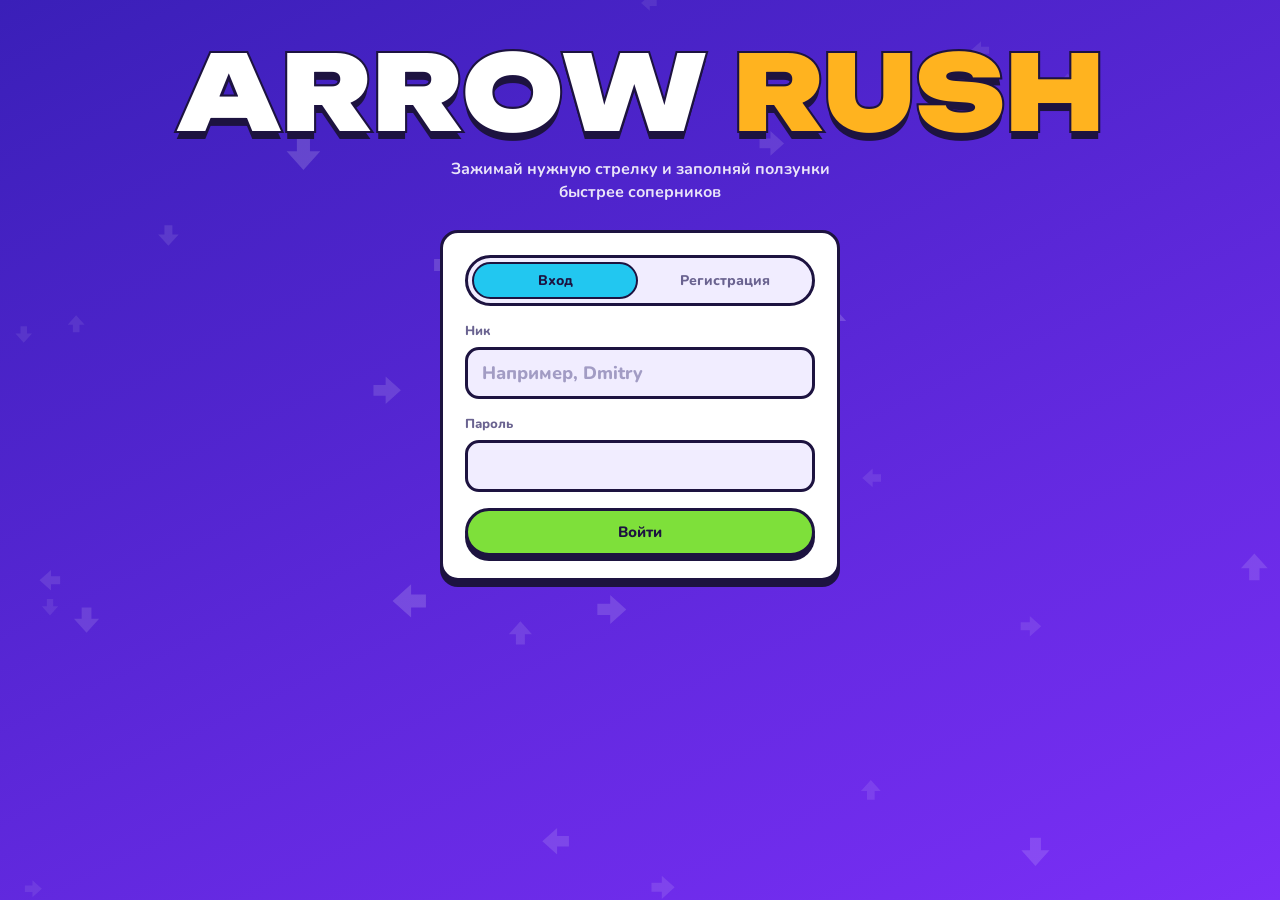
==== commit 8f776253: "априапрваав" ====
--- a/ArrowRush/wwwroot/index.html
+++ b/ArrowRush/wwwroot/index.html
@@ -808,7 +808,9 @@
   <script src="music.js?v=2"></script>
   <script src="scenes.js?v=2"></script>
   <script src="cells.js?v=2"></script>
+  <script src="bgart.js?v=2"></script>
   <script src="levelobj.js?v=2"></script>
+  <script src="trigrun.js?v=2"></script>
   <script src="course.js?v=2"></script>
   <script src="victory.js?v=2"></script>
   <script src="social.js?v=2"></script>
--- a/ArrowRush/wwwroot/style.css
+++ b/ArrowRush/wwwroot/style.css
@@ -2676,11 +2676,12 @@
 
 /* ---------- Свойства выбранного объекта ---------- */
 
-/* панель занимает правый край превью по высоте и прокручивается, если настроек больше, чем места */
+/* панель занимает правую половину превью и прокручивается, если настроек больше, чем места */
 .ed-obj {
-  position: absolute; top: 12px; right: 12px;
+  position: absolute; top: 12px; right: 12px; bottom: 12px;
   display: flex; flex-direction: column; gap: 7px;
-  width: 270px;
+  width: calc(50% - 12px);
+  min-width: 420px;
   max-height: calc(100% - 24px);
   overflow-y: auto;
   scrollbar-width: thin;
@@ -2705,10 +2706,19 @@
 .ed-obj-toggles > span { margin-right: 2px; opacity: .8; }
 .ed-obj .ed-chip { color: #fff; background: rgba(255, 255, 255, .1); border-color: rgba(255, 255, 255, .25); }
 .ed-obj .ed-chip.on { color: var(--text); background: var(--a3); border-color: var(--outline); }
-.ed-obj-pos { display: flex; gap: 8px; }
-.ed-obj-pos label { flex: 1; display: flex; align-items: center; gap: 6px; font-size: 12px; font-weight: 900; }
+.ed-obj-pos { display: grid; grid-template-columns: repeat(3, minmax(0, 1fr)); gap: 8px; }
+.ed-obj-pos label { display: flex; flex-direction: column; align-items: stretch; gap: 3px; font-size: 11px; font-weight: 900; }
 .ed-obj-pos input { width: 100%; min-width: 0; padding: 4px 8px; font-size: 13px; }
-.ed-obj .btn { align-self: flex-start; }
+.ed-obj .btn { align-self: flex-start; margin-top: auto; }
+/* две колонки: слева цвет или выбор, справа вид и настройки */
+.ed-obj-cols { display: grid; grid-template-columns: minmax(0, 1fr) minmax(0, 1fr); gap: 16px; align-items: start; }
+.ed-obj-cols.one { grid-template-columns: minmax(0, 1fr); }
+.ed-obj-col { display: flex; flex-direction: column; gap: 7px; min-width: 0; }
+.ed-obj-num { flex: 1; display: flex; align-items: center; gap: 6px; font-size: 12px; font-weight: 900; }
+.ed-obj-num input { width: 100%; min-width: 0; padding: 4px 8px; font-size: 13px; }
+.ed-obj-bgs { display: grid; grid-template-columns: repeat(auto-fill, minmax(96px, 1fr)); gap: 6px; }
+.ed-obj-bgs .ed-chip { display: flex; flex-direction: column; align-items: center; gap: 3px; padding: 3px 3px 4px; font-size: 11px; border-radius: 10px; }
+.ed-obj-bgs canvas { display: block; border-radius: 7px; }
 
 /* ---------- Цветовая палитра (colorpick.js) ---------- */
 
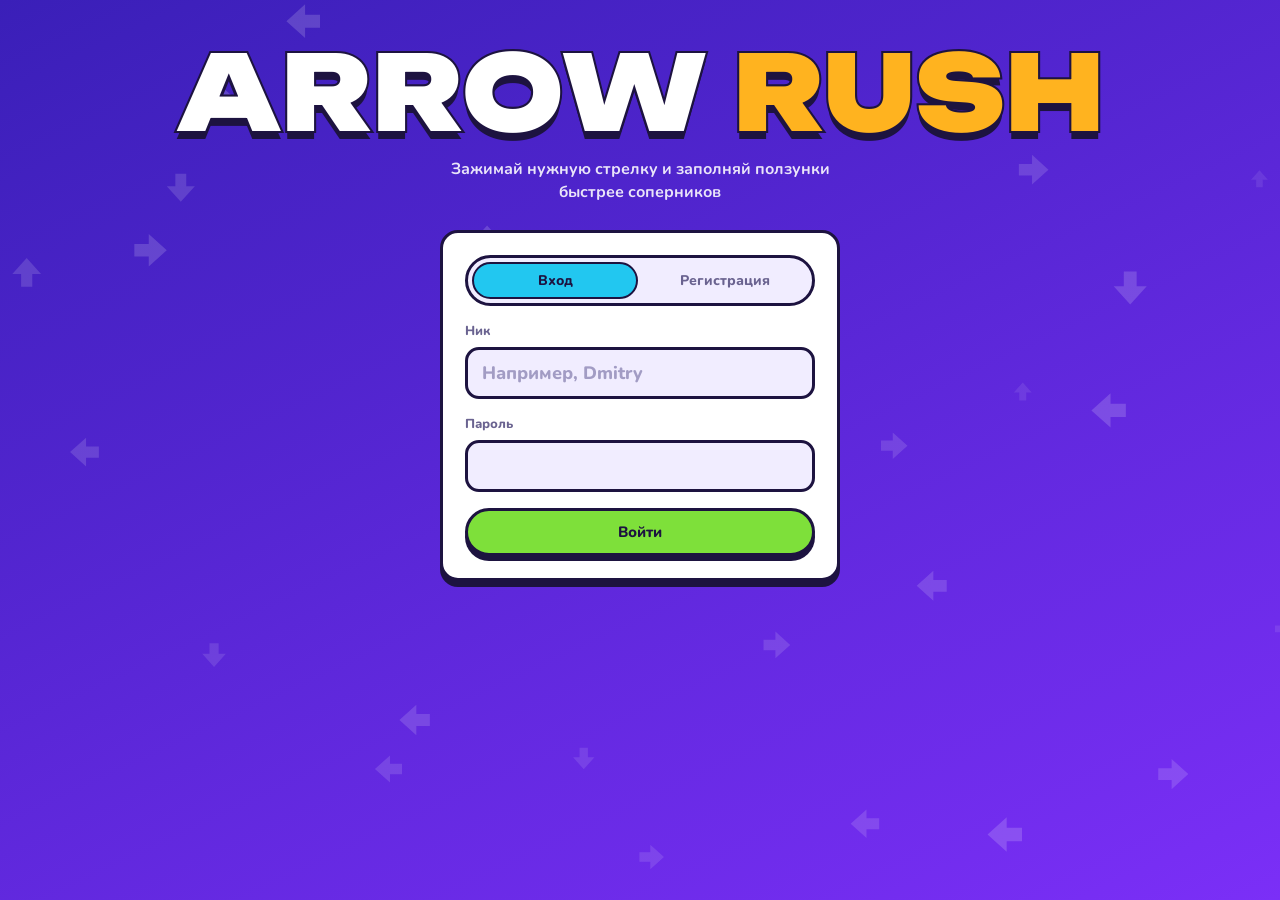
==== commit 15321ab0: "паврвпррлрова" ====
--- a/ArrowRush/wwwroot/index.html
+++ b/ArrowRush/wwwroot/index.html
@@ -809,6 +809,7 @@
   <script src="scenes.js?v=2"></script>
   <script src="cells.js?v=2"></script>
   <script src="bgart.js?v=2"></script>
+  <script src="easecurve.js?v=2"></script>
   <script src="levelobj.js?v=2"></script>
   <script src="trigrun.js?v=2"></script>
   <script src="course.js?v=2"></script>
--- a/ArrowRush/wwwroot/style.css
+++ b/ArrowRush/wwwroot/style.css
@@ -2618,7 +2618,7 @@
 .ed-info > b { font: 900 15px var(--font-display); }
 .ed-hint { margin: 0; font-size: 13px; }
 .ed-keys { margin: 0; font-size: 11px; opacity: .7; }
-.ed-error { margin-top: 4px; padding: 2px 12px; font-size: 13px; color: #fff; background: var(--bad); border: 2px solid var(--outline); border-radius: 999px; text-shadow: none; }
+.ed-error { margin-top: 4px; padding: 2px 12px; font-size: 13px; color: #fff; background: var(--bad); border: 2px solid var(--outline); border-radius: 999px; text-shadow: none; pointer-events: auto; cursor: pointer; }
 .ed-error:empty { display: none; }
 
 @media (max-width: 640px) {
@@ -2775,3 +2775,19 @@
 .cp-swatch:hover { border-color: #fff; }
 .cp-swatch.on { border-color: #fff; box-shadow: 0 0 0 2px var(--a3); }
 .cp-label { font-size: 10px; font-weight: 900; letter-spacing: .08em; text-transform: uppercase; opacity: .6; }
+
+/* ---------- «Правка»: кнопки движения, кривая плавности, настройки особой ячейки ---------- */
+
+.ed-cats.off { opacity: .55; }
+.ed-act-btn { display: flex; flex-direction: column; align-items: center; justify-content: center; gap: 0; color: #fff; }
+.ed-act-btn b { font: 900 19px/1 var(--font-body); }
+.ed-act-btn small { max-width: 100%; overflow: hidden; font: 800 9px/1.2 var(--font-body); white-space: nowrap; opacity: .75; }
+.ed-act-btn:disabled { opacity: .3; }
+
+.ec { display: flex; flex-direction: column; gap: 6px; }
+.ec.off { opacity: .5; pointer-events: none; }
+.ec-graph { align-self: flex-start; background: rgba(255, 255, 255, .04); border: 2px solid rgba(255, 255, 255, .2); border-radius: 10px; cursor: crosshair; touch-action: none; }
+.ec-chips { display: flex; flex-wrap: wrap; gap: 4px; }
+.ec-chips .ed-chip { padding: 3px 8px; font-size: 11px; }
+
+.ed-obj-hint.bad { color: #ffb3c0; font-weight: 800; }
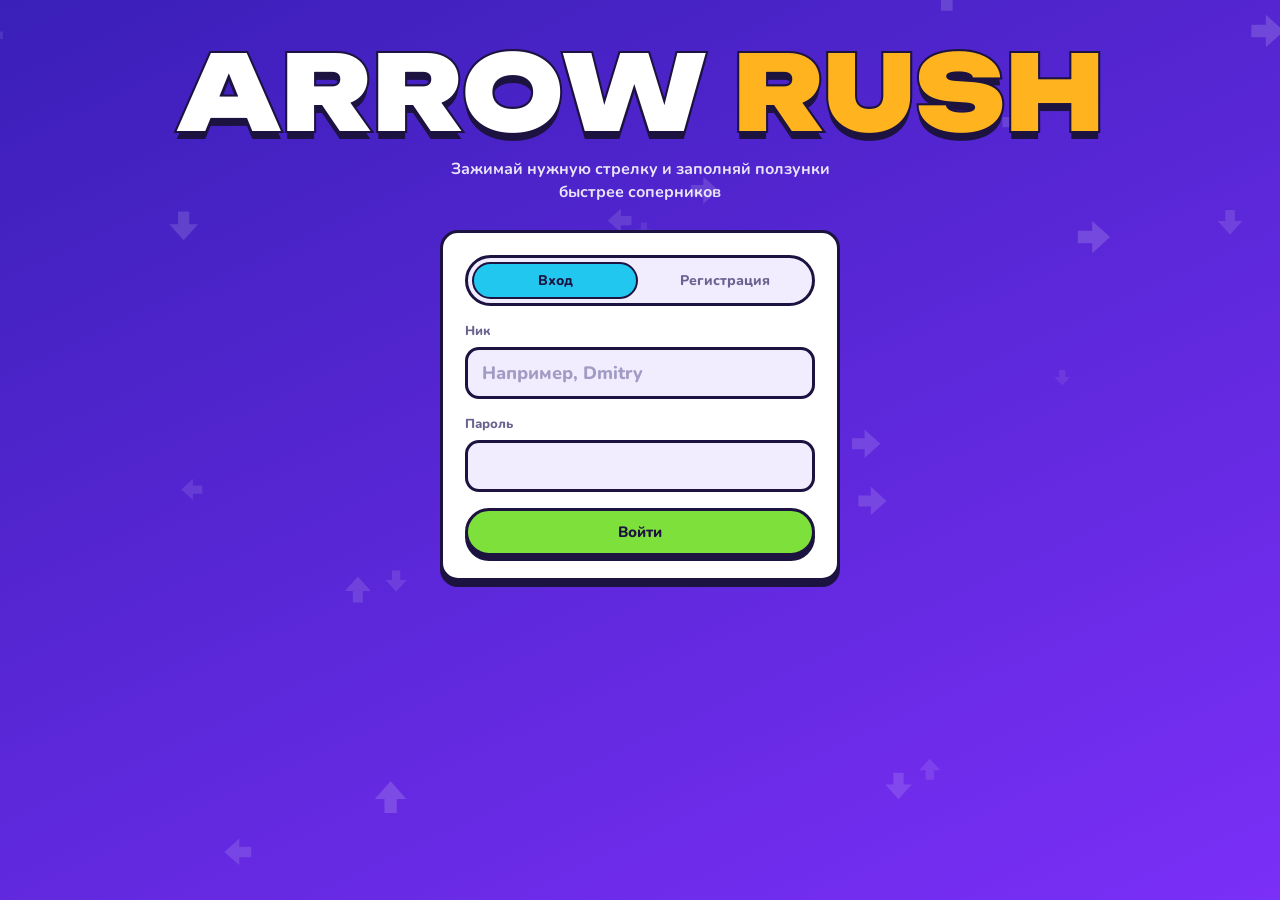
==== commit 6620decc: "з5474" ====
--- a/ArrowRush/wwwroot/index.html
+++ b/ArrowRush/wwwroot/index.html
@@ -359,6 +359,7 @@
           <button id="ed-rotate" class="ed-act" type="button" title="Повернуть выбранный объект на 90° (R)">Поворот</button>
           <button id="ed-clone" class="ed-act" type="button" title="Копия выбранного объекта рядом (Ctrl+D)">Копия</button>
           <button id="ed-snap" class="ed-act" type="button" title="Сетка: объекты встают по клеткам 30×30">Сетка</button>
+          <button id="ed-settings" class="ed-act ed-act-wide" type="button" disabled>⚙ Настройки</button>
         </div>
       </header>
     </section>
--- a/ArrowRush/wwwroot/style.css
+++ b/ArrowRush/wwwroot/style.css
@@ -2397,6 +2397,7 @@
 .ed-mode.on { background: var(--a0); transform: translateY(3px); box-shadow: 0 1px 0 var(--outline), inset 0 3px 0 rgba(0, 0, 0, .18); }
 .ed-act { min-height: 50px; padding: 4px; font-size: 12px; }
 .ed-act.on { background: var(--a3); }
+.ed-act-wide { grid-column: 1 / -1; min-height: 34px; }
 .ed-mode:hover:not(:disabled):not(.on), .ed-act:hover:not(:disabled) { filter: brightness(1.1); }
 .ed-act:active:not(:disabled) { transform: translateY(3px); box-shadow: 0 1px 0 var(--outline); }
 .ed-mode:disabled, .ed-act:disabled { opacity: .4; cursor: default; filter: grayscale(.6); }
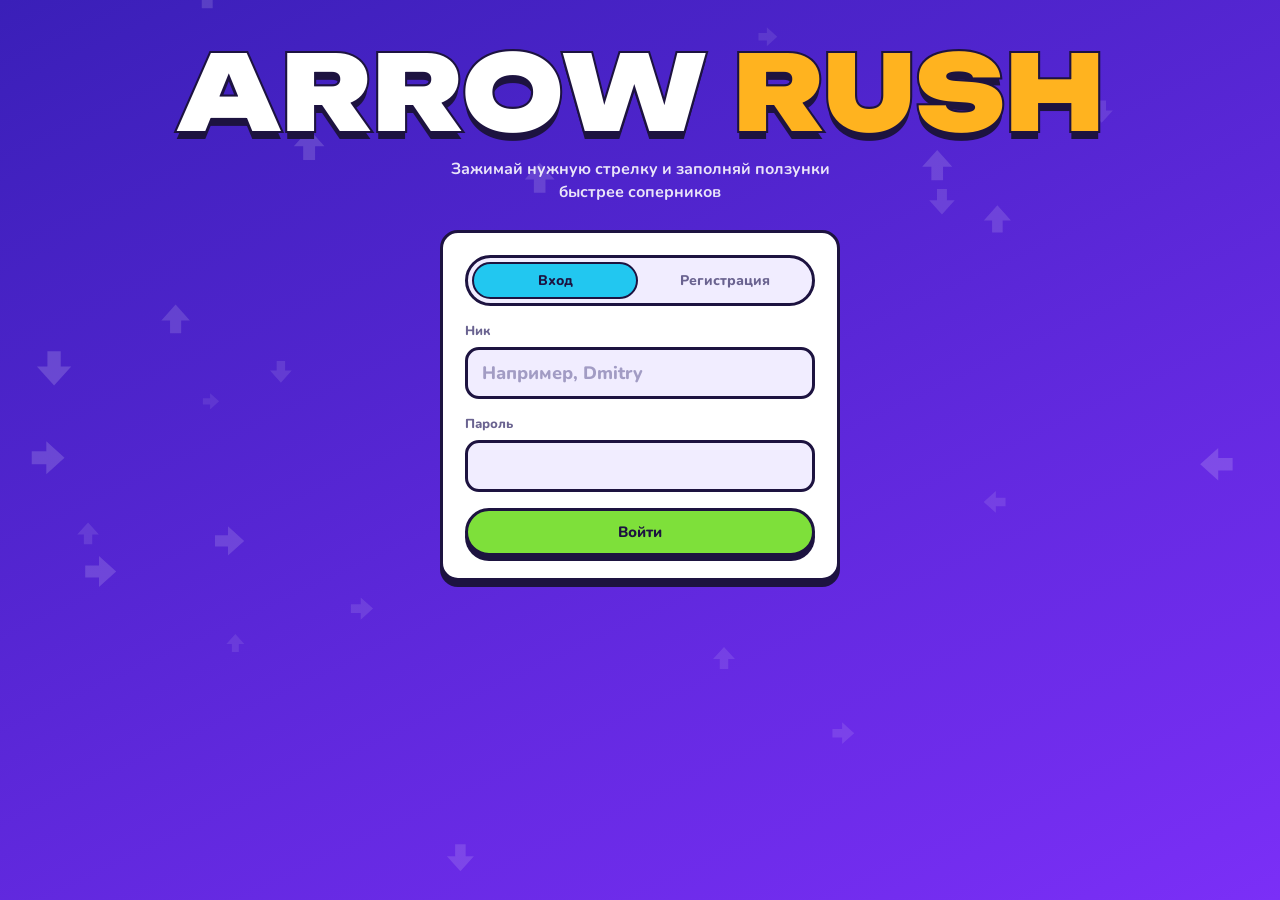
==== commit 6779130f: "вапук4не" ====
--- a/ArrowRush/wwwroot/index.html
+++ b/ArrowRush/wwwroot/index.html
@@ -360,6 +360,11 @@
           <button id="ed-clone" class="ed-act" type="button" title="Копия выбранного объекта рядом (Ctrl+D)">Копия</button>
           <button id="ed-snap" class="ed-act" type="button" title="Сетка: объекты встают по клеткам 30×30">Сетка</button>
           <button id="ed-settings" class="ed-act ed-act-wide" type="button" disabled>⚙ Настройки</button>
+          <div class="ed-layer ed-act-wide" title="Слой редактора: объекты других слоёв бледные и не выбираются">
+            <button id="ed-layer-prev" class="ed-act" type="button" aria-label="Предыдущий слой">◀</button>
+            <button id="ed-layer-name" class="ed-act" type="button">Все слои</button>
+            <button id="ed-layer-next" class="ed-act" type="button" aria-label="Следующий слой">▶</button>
+          </div>
         </div>
       </header>
     </section>
--- a/ArrowRush/wwwroot/style.css
+++ b/ArrowRush/wwwroot/style.css
@@ -2707,7 +2707,7 @@
 .ed-obj-toggles > span { margin-right: 2px; opacity: .8; }
 .ed-obj .ed-chip { color: #fff; background: rgba(255, 255, 255, .1); border-color: rgba(255, 255, 255, .25); }
 .ed-obj .ed-chip.on { color: var(--text); background: var(--a3); border-color: var(--outline); }
-.ed-obj-pos { display: grid; grid-template-columns: repeat(3, minmax(0, 1fr)); gap: 8px; }
+.ed-obj-pos { display: grid; grid-template-columns: repeat(auto-fit, minmax(70px, 1fr)); gap: 8px; }
 .ed-obj-pos label { display: flex; flex-direction: column; align-items: stretch; gap: 3px; font-size: 11px; font-weight: 900; }
 .ed-obj-pos input { width: 100%; min-width: 0; padding: 4px 8px; font-size: 13px; }
 .ed-obj .btn { align-self: flex-start; margin-top: auto; }
@@ -2792,3 +2792,11 @@
 .ec-chips .ed-chip { padding: 3px 8px; font-size: 11px; }
 
 .ed-obj-hint.bad { color: #ffb3c0; font-weight: 800; }
+
+/* слой редактора: ◀ Слой N ▶ */
+.ed-acts { gap: 6px; }
+.ed-acts .ed-act { min-height: 38px; }
+.ed-acts .ed-act-wide { min-height: 30px; }
+.ed-layer { display: grid; grid-template-columns: 32px 1fr 32px; gap: 4px; }
+.ed-layer .ed-act { min-height: 30px; padding: 2px; font-size: 12px; }
+#ed-layer-name.on { background: #ffe14a; }
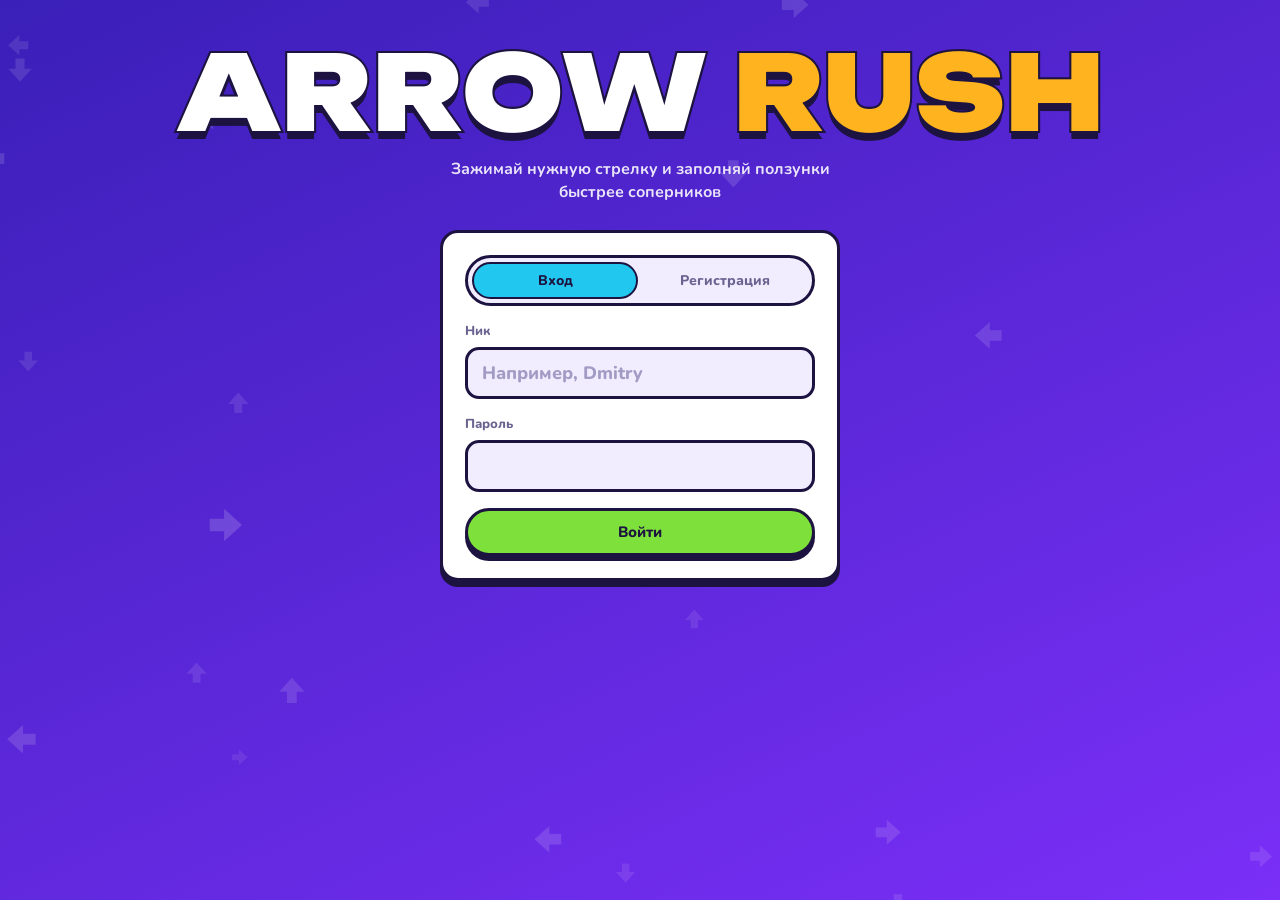
==== commit 3d433aa3: "праопроло" ====
--- a/ArrowRush/wwwroot/index.html
+++ b/ArrowRush/wwwroot/index.html
@@ -250,6 +250,9 @@
         </button>
         <button id="ed-theme-btn" class="ed-card" type="button" title="Дизайн уровня: нажми, чтобы сменить">
           <i id="ed-theme-swatch" class="ed-swatch"></i><span>Дизайн</span><b id="ed-theme-name"></b>
+        </button>
+        <button id="ed-world-btn" class="ed-card ed-world" type="button" title="Настройки мира: картинка фона, частицы, цвета неба, стен и свечения">
+          <span>Мир</span><b>Фон и цвета</b>
         </button>
         <button id="ed-pace-btn" class="ed-card" type="button" title="Темп: нажми, чтобы сменить">
           <svg viewBox="0 0 24 24" aria-hidden="true"><use href="#bolt"/></svg><span>Темп</span><b id="ed-pace-name"></b>
--- a/ArrowRush/wwwroot/style.css
+++ b/ArrowRush/wwwroot/style.css
@@ -2800,3 +2800,7 @@
 .ed-layer { display: grid; grid-template-columns: 32px 1fr 32px; gap: 4px; }
 .ed-layer .ed-act { min-height: 30px; padding: 2px; font-size: 12px; }
 #ed-layer-name.on { background: #ffe14a; }
+/* «Мир»: настройки фона уровня */
+.ed-world { background: linear-gradient(135deg, #3d7bff, #c86bff); color: #fff; }
+.ed-world > span { color: rgba(255, 255, 255, .85) !important; }
+.ed-world.on { outline: 3px solid var(--a3); outline-offset: 2px; }
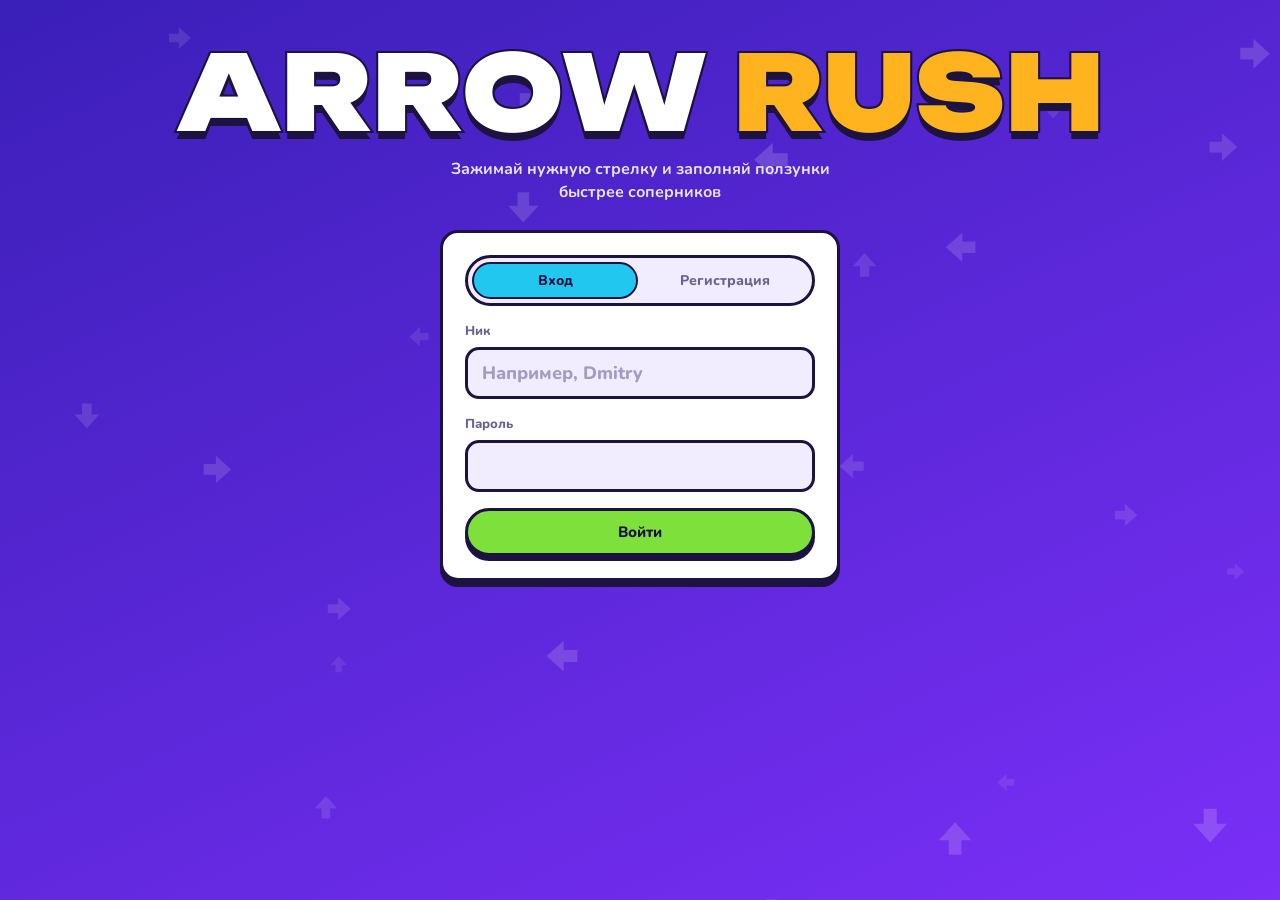
==== commit 40712332: "роппорр" ====
--- a/ArrowRush/wwwroot/index.html
+++ b/ArrowRush/wwwroot/index.html
@@ -12,7 +12,7 @@
   <link rel="preconnect" href="https://fonts.googleapis.com">
   <link rel="preconnect" href="https://fonts.gstatic.com" crossorigin>
   <link href="https://fonts.googleapis.com/css2?family=Unbounded:wght@500;700;900&family=Nunito:wght@500;700;800;900&display=swap" rel="stylesheet">
-  <link rel="stylesheet" href="style.css?v=2">
+  <link rel="stylesheet" href="style.css?v=3">
 </head>
 <body>
   <!-- Летящие стрелки на canvas; занавес закрывает смену экранов. -->
@@ -112,6 +112,7 @@
         <button id="btn-showcase" class="show-hero" type="button" title="Мой профиль">
           <canvas id="showcase-hero" width="252" height="252" aria-hidden="true"></canvas>
           <span id="showcase-name" class="show-name"></span>
+          <span id="showcase-rank" class="show-rank"></span>
         </button>
         <div id="showcase-stats" class="show-stats"></div>
         <div class="show-tip"><b>Совет</b> <span id="menu-tip"></span></div>
@@ -407,9 +408,24 @@
                 <li><b>«Спринт»</b> вдвое короче, <b>«Марафон»</b> в 3 раза длиннее</li>
                 <li><b>Чарт</b>: золотая ячейка, за ней 10 одинаковых стрелок</li>
                 <li><b>«2 на 2» и «5 на 5»</b>: команда побеждает, когда один из её игроков финишировал первым</li>
+                <li><b>Свам</b>: прилетает НЛО — прыгай через пилы любой стрелкой</li>
+                <li><b>Кловд</b>: ты гусеница, ↑ и ↓ уводят от стрелок на другую полку</li>
+                <li><b>Поршень</b>: забирает тебя и делает НЛО — маши стрелками и пролетай в просвет труб</li>
+                <li><b>Волна</b>: за порталом держи стрелку — летишь вверх, отпусти — вниз; не касайся стен</li>
+                <li><b>Раст</b>: жми верные стрелки быстрее, сзади догоняет чёрная дыра</li>
+                <li><b>Радуга</b>: ломай каменные стены, пока лазеры снимают жизни</li>
+                <li><b>Рейтинг</b>: матчи из поиска двигают тебя от Бронзы до Легенды</li>
+                <li>⚙ <b>Настройки</b> — громкость, тряска и хитбоксы</li>
                 <li>Можно играть на <b>WASD</b></li>
               </ul>
             </div>
+          </div>
+
+          <div id="leaders" class="history leaders glass">
+            <h3>Топ игроков <span class="muted small">по рейтингу</span></h3>
+            <p class="muted small leaders-how">Рейтинг дают матчи из поиска: первое место +30, последнее −20, в командах победа +25. Тренировки, лобби и уровни игроков рейтинг не меняют.</p>
+            <ol id="leaders-list" class="res-list"></ol>
+            <ol id="leaders-me" class="res-list leaders-me" hidden></ol>
           </div>
 
           <div id="history" class="history glass" hidden>
@@ -554,6 +570,9 @@
         <button id="btn-music" class="btn ghost small icon-btn music-toggle" type="button" aria-label="Музыка" title="Музыка вкл/выкл">
           <svg viewBox="0 0 24 24" aria-hidden="true"><use href="#sound"/></svg>
         </button>
+        <button id="btn-settings-game" class="btn ghost small icon-btn" type="button" aria-label="Настройки" title="Настройки">
+          <svg viewBox="0 0 24 24" aria-hidden="true"><use href="#gear"/></svg>
+        </button>
         <button id="btn-leave" class="btn ghost small">Выйти</button>
       </header>
 
@@ -602,6 +621,7 @@
       <h2 id="res-title" class="res-title">Победа!</h2>
       <p id="res-sub" class="muted"></p>
       <p id="res-streak" class="streak-banner" hidden></p>
+      <div id="res-rating" class="res-rating" hidden></div>
       <ol id="res-list" class="res-list"></ol>
       <div class="res-buttons">
         <button id="btn-again" class="btn primary">Ещё матч</button>
@@ -612,6 +632,25 @@
   </main>
 
   <!-- правый верхний угол: серия, звук, выход (только в меню), друзья и профиль (social.js) -->
+
+  <!-- НАСТРОЙКИ: хранятся в браузере (settings.js) -->
+  <div id="settings" class="settings-modal" hidden>
+    <div class="settings-card" role="dialog" aria-modal="true" aria-labelledby="settings-title">
+      <h2 id="settings-title">Настройки</h2>
+      <label class="set-row"><span>Громкость</span><input type="range" min="0" max="100" step="5" data-set="volume"><output></output></label>
+      <label class="set-row"><span>Тряска камеры</span><input type="range" min="0" max="100" step="10" data-set="shake"><output></output></label>
+      <label class="set-row"><span>Вспышки</span><input type="range" min="0" max="100" step="10" data-set="flash"><output></output></label>
+      <label class="set-row toggle"><span>Упрощённые эффекты<small>Без тряски, частиц и вспышек — легче для глаз и слабых устройств</small></span><input type="checkbox" data-set="lite"><i></i></label>
+      <label class="set-row toggle"><span>Показывать хитбоксы<small>Зелёный — ты, красный — препятствия. Удар — когда они пересеклись</small></span><input type="checkbox" data-set="hitboxes"><i></i></label>
+      <label class="set-row toggle"><span>Счётчик FPS</span><input type="checkbox" data-set="fps"><i></i></label>
+      <p id="settings-system" class="muted small" hidden>В системе включено «уменьшение движения»: эффекты и так упрощены.</p>
+      <div class="set-buttons">
+        <button id="settings-reset" class="btn ghost" type="button">Сбросить</button>
+        <button id="settings-close" class="btn primary" type="button">Готово</button>
+      </div>
+    </div>
+  </div>
+  <div id="fps" class="fps" hidden></div>
   <div id="top-right" class="top-right">
     <div class="chip">
           <span id="streak-badge" class="streak-badge" title="Серия побед подряд" hidden>
@@ -619,6 +658,9 @@
           </span>
           <button id="btn-menu-music" class="btn ghost small icon-btn music-toggle" type="button" aria-label="Музыка" title="Музыка вкл/выкл">
             <svg viewBox="0 0 24 24" aria-hidden="true"><use href="#sound"/></svg>
+          </button>
+          <button id="btn-settings" class="btn ghost small icon-btn" type="button" aria-label="Настройки" title="Настройки">
+            <svg viewBox="0 0 24 24" aria-hidden="true"><use href="#gear"/></svg>
           </button>
           <button id="btn-logout" class="btn ghost small">Выйти</button>
     </div>
@@ -689,6 +731,7 @@
           <div class="pf-title">
             <div id="pf-name" class="pf-name"></div>
             <div id="pf-joined" class="muted small"></div>
+            <div id="pf-rank" class="pf-rank"></div>
           </div>
           <canvas id="pf-hero" class="pf-hero" width="84" height="84" aria-hidden="true"></canvas>
         </div>
@@ -760,6 +803,9 @@
     <symbol id="sound" viewBox="0 0 24 24">
       <path d="M3 9 H7 L12 4.5 V19.5 L7 15 H3 Z M15 8.5 A5 5 0 0 1 15 15.5 L16.4 16.9 A7 7 0 0 0 16.4 7.1 Z M17.8 5.7 A9 9 0 0 1 17.8 18.3 L19.2 19.7 A11 11 0 0 0 19.2 4.3 Z" fill="currentColor"/>
     </symbol>
+    <symbol id="gear" viewBox="0 0 24 24">
+      <path fill="currentColor" fill-rule="evenodd" d="M10.3 2h3.4l.5 2.6 1.6.7 2.2-1.5 2.4 2.4-1.5 2.2.7 1.6 2.6.5v3.4l-2.6.5-.7 1.6 1.5 2.2-2.4 2.4-2.2-1.5-1.6.7-.5 2.6h-3.4l-.5-2.6-1.6-.7-2.2 1.5-2.4-2.4 1.5-2.2-.7-1.6L2 13.7v-3.4l2.6-.5.7-1.6-1.5-2.2 2.4-2.4 2.2 1.5 1.6-.7zM12 8.5a3.5 3.5 0 1 0 0 7 3.5 3.5 0 0 0 0-7z"/>
+    </symbol>
     <symbol id="mute" viewBox="0 0 24 24">
       <path d="M3 9 H7 L12 4.5 V19.5 L7 15 H3 Z M15.3 8.7 L16.7 7.3 L19 9.6 L21.3 7.3 L22.7 8.7 L20.4 11 L22.7 13.3 L21.3 14.7 L19 12.4 L16.7 14.7 L15.3 13.3 L17.6 11 Z" fill="currentColor"/>
     </symbol>
@@ -811,26 +857,28 @@
   </svg>
 
   <!-- ?v=2 разово сбрасывает файлы, закэшированные до Cache-Control: no-cache (Program.cs); менять при деплое не нужно -->
-  <script src="lib/signalr.min.js?v=2"></script>
-  <script src="fx.js?v=2"></script>
-  <script src="rhythm.js?v=2"></script>
-  <script src="music.js?v=2"></script>
-  <script src="scenes.js?v=2"></script>
-  <script src="cells.js?v=2"></script>
-  <script src="bgart.js?v=2"></script>
-  <script src="easecurve.js?v=2"></script>
-  <script src="levelobj.js?v=2"></script>
-  <script src="trigrun.js?v=2"></script>
-  <script src="course.js?v=2"></script>
-  <script src="victory.js?v=2"></script>
-  <script src="social.js?v=2"></script>
-  <script src="rewards.js?v=2"></script>
-  <script src="lobby.js?v=2"></script>
-  <script src="edview.js?v=2"></script>
-  <script src="colorpick.js?v=2"></script>
-  <script src="levelcode.js?v=2"></script>
-  <script src="levels.js?v=2"></script>
-  <script src="app.js?v=2"></script>
-  <script src="fullscreen.js?v=2"></script>
+  <script src="lib/signalr.min.js?v=3"></script>
+  <script src="settings.js?v=3"></script>
+  <script src="fx.js?v=3"></script>
+  <script src="rhythm.js?v=3"></script>
+  <script src="music.js?v=3"></script>
+  <script src="scenes.js?v=3"></script>
+  <script src="cells.js?v=3"></script>
+  <script src="bgart.js?v=3"></script>
+  <script src="easecurve.js?v=3"></script>
+  <script src="levelobj.js?v=3"></script>
+  <script src="trigrun.js?v=3"></script>
+  <script src="course.js?v=3"></script>
+  <script src="victory.js?v=3"></script>
+  <script src="ranks.js?v=3"></script>
+  <script src="social.js?v=3"></script>
+  <script src="rewards.js?v=3"></script>
+  <script src="lobby.js?v=3"></script>
+  <script src="edview.js?v=3"></script>
+  <script src="colorpick.js?v=3"></script>
+  <script src="levelcode.js?v=3"></script>
+  <script src="levels.js?v=3"></script>
+  <script src="app.js?v=3"></script>
+  <script src="fullscreen.js?v=3"></script>
 </body>
 </html>
--- a/ArrowRush/wwwroot/style.css
+++ b/ArrowRush/wwwroot/style.css
@@ -1554,6 +1554,68 @@
 .res-time { color: var(--muted); font-variant-numeric: tabular-nums; white-space: nowrap; font-weight: 800; }
 .res-buttons { display: flex; gap: 12px; flex-wrap: wrap; justify-content: center; }
 
+
+/* ---------- Рейтинг и ранги ---------- */
+
+.rank-badge {
+  display: inline-flex;
+  align-items: center;
+  gap: 6px;
+  padding: 3px 10px 3px 5px;
+  border-radius: 999px;
+  border: 2.5px solid var(--outline);
+  background: linear-gradient(180deg, color-mix(in srgb, var(--rank) 35%, #fff), color-mix(in srgb, var(--rank) 70%, #fff));
+  color: var(--outline);
+  font-weight: 900;
+  font-size: 14px;
+  white-space: nowrap;
+  box-shadow: 0 3px 0 var(--outline);
+}
+.rank-badge .rank-shield { flex: none; filter: drop-shadow(0 1px 0 var(--outline)); }
+.rank-badge .rank-num { font-variant-numeric: tabular-nums; opacity: .75; }
+.rank-badge.compact { font-size: 12px; padding: 2px 8px 2px 4px; box-shadow: 0 2px 0 var(--outline); }
+.rank-badge.compact b { display: none; }
+.rank-badge.rank-legend, .rank-badge.rank-master { animation: rank-glow 2.2s ease-in-out infinite; }
+@keyframes rank-glow { 50% { box-shadow: 0 3px 0 var(--outline), 0 0 18px var(--rank); } }
+
+.show-rank { display: flex; justify-content: center; margin-top: 6px; min-height: 28px; }
+.pf-rank { margin-top: 6px; min-height: 26px; }
+
+.res-rating {
+  display: flex;
+  align-items: center;
+  justify-content: center;
+  flex-wrap: wrap;
+  gap: 10px;
+  margin-top: 10px;
+  padding: 10px 18px;
+  border-radius: 18px;
+  background: rgba(255, 255, 255, .12);
+  color: #fff;
+  font-weight: 800;
+  animation: slide-in .5s var(--ease-back) both .3s;
+}
+.res-rating .muted { color: rgba(255, 255, 255, .8); }
+.res-delta { font: 900 26px var(--font-display); font-variant-numeric: tabular-nums; animation: delta-pop .6s var(--ease-back) both .5s; }
+.res-delta.up { color: #7dff9a; }
+.res-delta.down { color: #ff7d8f; }
+@keyframes delta-pop { from { transform: scale(0); opacity: 0; } }
+.res-promo {
+  width: 100%;
+  text-align: center;
+  font: 900 22px var(--font-display);
+  color: #ffd84d;
+  animation: promo 1s var(--ease-back) both;
+}
+@keyframes promo { from { transform: scale(2.4); opacity: 0; } }
+.res-rating.promoted { background: rgba(255, 216, 77, .2); box-shadow: 0 0 0 3px #ffd84d inset; }
+.res-rating.demoted .rank-badge { filter: saturate(.6); }
+
+.leaders .res-list { max-height: 360px; overflow-y: auto; padding-right: 4px; }
+.leaders .res-list li { animation-delay: calc(var(--i) * 30ms); }
+.leaders h3 .muted { font-weight: 700; }
+.leaders-how { margin: 4px 0 10px; }
+.leaders-me { margin: 10px 0 0; }
 /* ---------- Адаптив ---------- */
 
 @media (max-width: 720px) {
@@ -2804,3 +2866,87 @@
 .ed-world { background: linear-gradient(135deg, #3d7bff, #c86bff); color: #fff; }
 .ed-world > span { color: rgba(255, 255, 255, .85) !important; }
 .ed-world.on { outline: 3px solid var(--a3); outline-offset: 2px; }
+
+/* ---------- Настройки ---------- */
+
+.settings-modal {
+  position: fixed;
+  inset: 0;
+  z-index: 65;
+  display: grid;
+  place-items: center;
+  padding: 16px;
+  background: rgba(16, 8, 40, .55);
+  backdrop-filter: blur(4px);
+  animation: fade-in .2s ease both;
+}
+.settings-modal[hidden] { display: none; }
+@keyframes fade-in { from { opacity: 0; } }
+.settings-card {
+  width: min(460px, 100%);
+  max-height: calc(100vh - 32px);
+  overflow-y: auto;
+  padding: 22px 24px;
+  background: var(--panel);
+  border: 3px solid var(--outline);
+  border-radius: 24px;
+  box-shadow: 0 8px 0 var(--outline);
+  color: var(--outline);
+  animation: slide-in .35s var(--ease-back) both;
+}
+.settings-card h2 { margin: 0 0 10px; font-size: 30px; color: var(--outline); text-shadow: none; text-align: left; }
+.set-row {
+  display: grid;
+  grid-template-columns: 1fr 150px 48px;
+  align-items: center;
+  gap: 10px;
+  padding: 10px 0;
+  border-bottom: 2px solid var(--panel-2);
+  font-weight: 900;
+  cursor: pointer;
+}
+.set-row small { display: block; font-weight: 700; color: var(--muted); font-size: 12px; margin-top: 2px; }
+.set-row input[type="range"] { width: 100%; accent-color: var(--a1); }
+.set-row output { text-align: right; font-variant-numeric: tabular-nums; color: var(--muted); }
+.set-row.toggle { grid-template-columns: 1fr auto; }
+.set-row.toggle input { position: absolute; opacity: 0; pointer-events: none; }
+.set-row.toggle i {
+  width: 48px;
+  height: 28px;
+  border-radius: 999px;
+  border: 2.5px solid var(--outline);
+  background: var(--panel-2);
+  position: relative;
+  transition: background .2s;
+}
+.set-row.toggle i::after {
+  content: "";
+  position: absolute;
+  top: 2px;
+  left: 2px;
+  width: 19px;
+  height: 19px;
+  border-radius: 50%;
+  background: #fff;
+  border: 2.5px solid var(--outline);
+  transition: transform .25s var(--ease-back);
+}
+.set-row.toggle input:checked + i { background: var(--a1); }
+.set-row.toggle input:checked + i::after { transform: translateX(19px); }
+.set-row.toggle input:focus-visible + i { outline: 3px solid var(--a2); outline-offset: 2px; }
+.set-buttons { display: flex; justify-content: flex-end; gap: 10px; margin-top: 16px; }
+.fps {
+  position: fixed;
+  left: 10px;
+  bottom: 10px;
+  z-index: 70;
+  padding: 3px 8px;
+  border-radius: 8px;
+  background: rgba(0, 0, 0, .6);
+  color: #7dff9a;
+  font: 800 12px ui-monospace, monospace;
+  pointer-events: none;
+}
+@media (max-width: 520px) {
+  .set-row { grid-template-columns: 1fr 110px 42px; }
+}
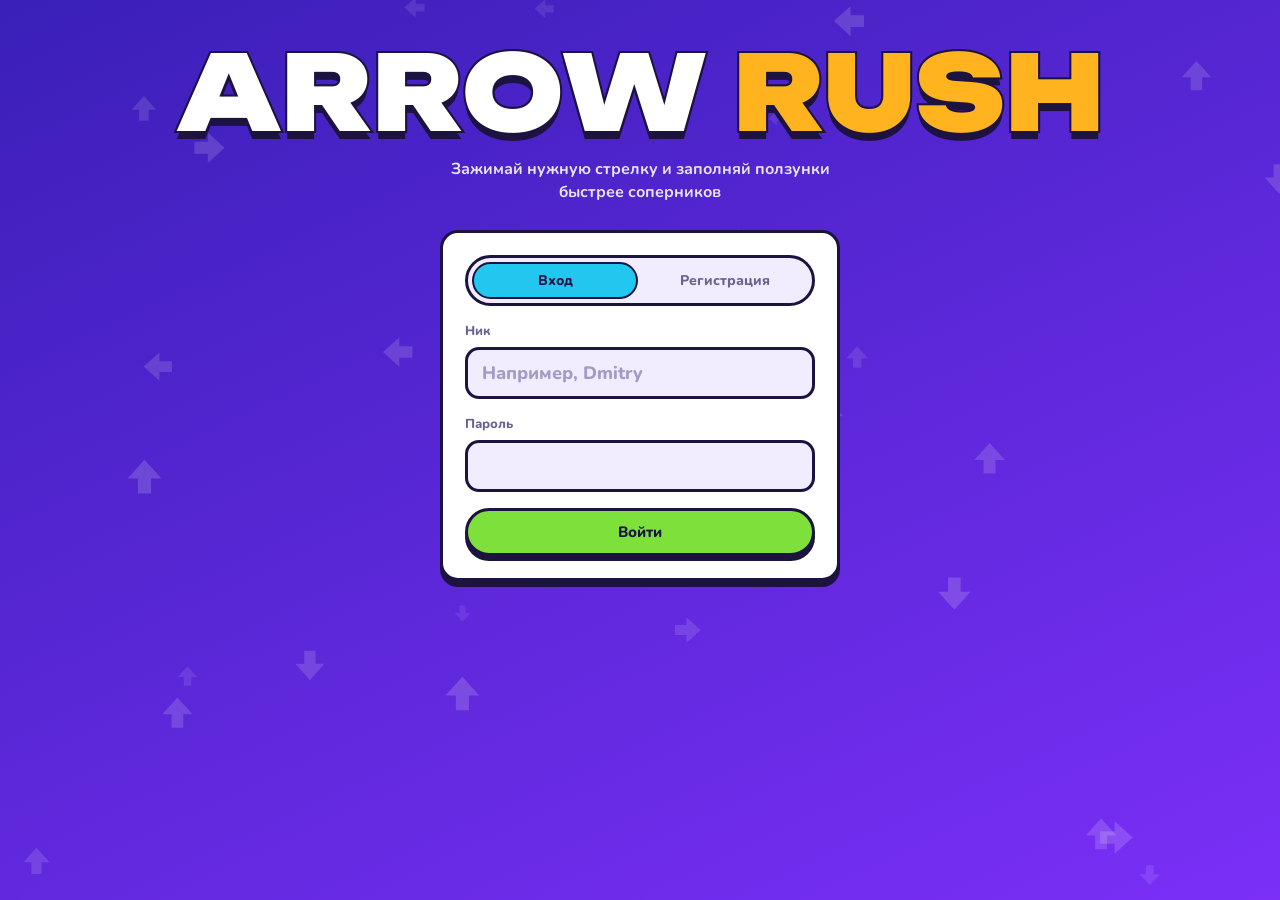
==== commit b24bf622: "олролою" ====
--- a/ArrowRush/wwwroot/index.html
+++ b/ArrowRush/wwwroot/index.html
@@ -423,7 +423,7 @@
 
           <div id="leaders" class="history leaders glass">
             <h3>Топ игроков <span class="muted small">по рейтингу</span></h3>
-            <p class="muted small leaders-how">Рейтинг дают матчи из поиска: первое место +30, последнее −20, в командах победа +25. Тренировки, лобби и уровни игроков рейтинг не меняют.</p>
+            <p class="muted small leaders-how">Первые 10 матчей из поиска — калибровка: по их итогам выдаётся звание. Дальше первое место +30, последнее −20, в командах победа +25. Тренировки, лобби и уровни игроков не считаются.</p>
             <ol id="leaders-list" class="res-list"></ol>
             <ol id="leaders-me" class="res-list leaders-me" hidden></ol>
           </div>
--- a/ArrowRush/wwwroot/style.css
+++ b/ArrowRush/wwwroot/style.css
@@ -2950,3 +2950,22 @@
 @media (max-width: 520px) {
   .set-row { grid-template-columns: 1fr 110px 42px; }
 }
+
+/* ---------- Калибровка рейтинга ---------- */
+
+.rank-calib { background: linear-gradient(180deg, #f1eefc, #d9d4ef); }
+.calib-pips { display: inline-flex; gap: 3px; margin-left: 2px; }
+.calib-pips i { width: 7px; height: 7px; border-radius: 50%; border: 1.5px solid var(--outline); background: #fff; }
+.calib-pips i.on { background: var(--a1); }
+.rank-calib.compact .calib-pips { display: none; }
+.res-rating .rank-calib .calib-pips i.on:last-of-type { animation: pip-pop .6s var(--ease-back) both .6s; }
+@keyframes pip-pop { from { transform: scale(0); } }
+.res-rating.placed { flex-direction: column; padding: 16px 22px; background: color-mix(in srgb, var(--rank) 22%, transparent); box-shadow: 0 0 0 3px var(--rank) inset, 0 0 40px color-mix(in srgb, var(--rank) 45%, transparent); }
+.res-rating.placed .res-promo { color: #fff; }
+.rank-reveal { font-size: 22px; padding: 6px 18px 6px 8px; animation: rank-reveal 1.1s var(--ease-back) both .35s; }
+.rank-reveal .rank-shield { width: 40px; height: 40px; }
+@keyframes rank-reveal {
+  0% { transform: scale(0) rotateY(0); opacity: 0; }
+  60% { transform: scale(1.25) rotateY(720deg); opacity: 1; }
+  100% { transform: scale(1) rotateY(720deg); }
+}
